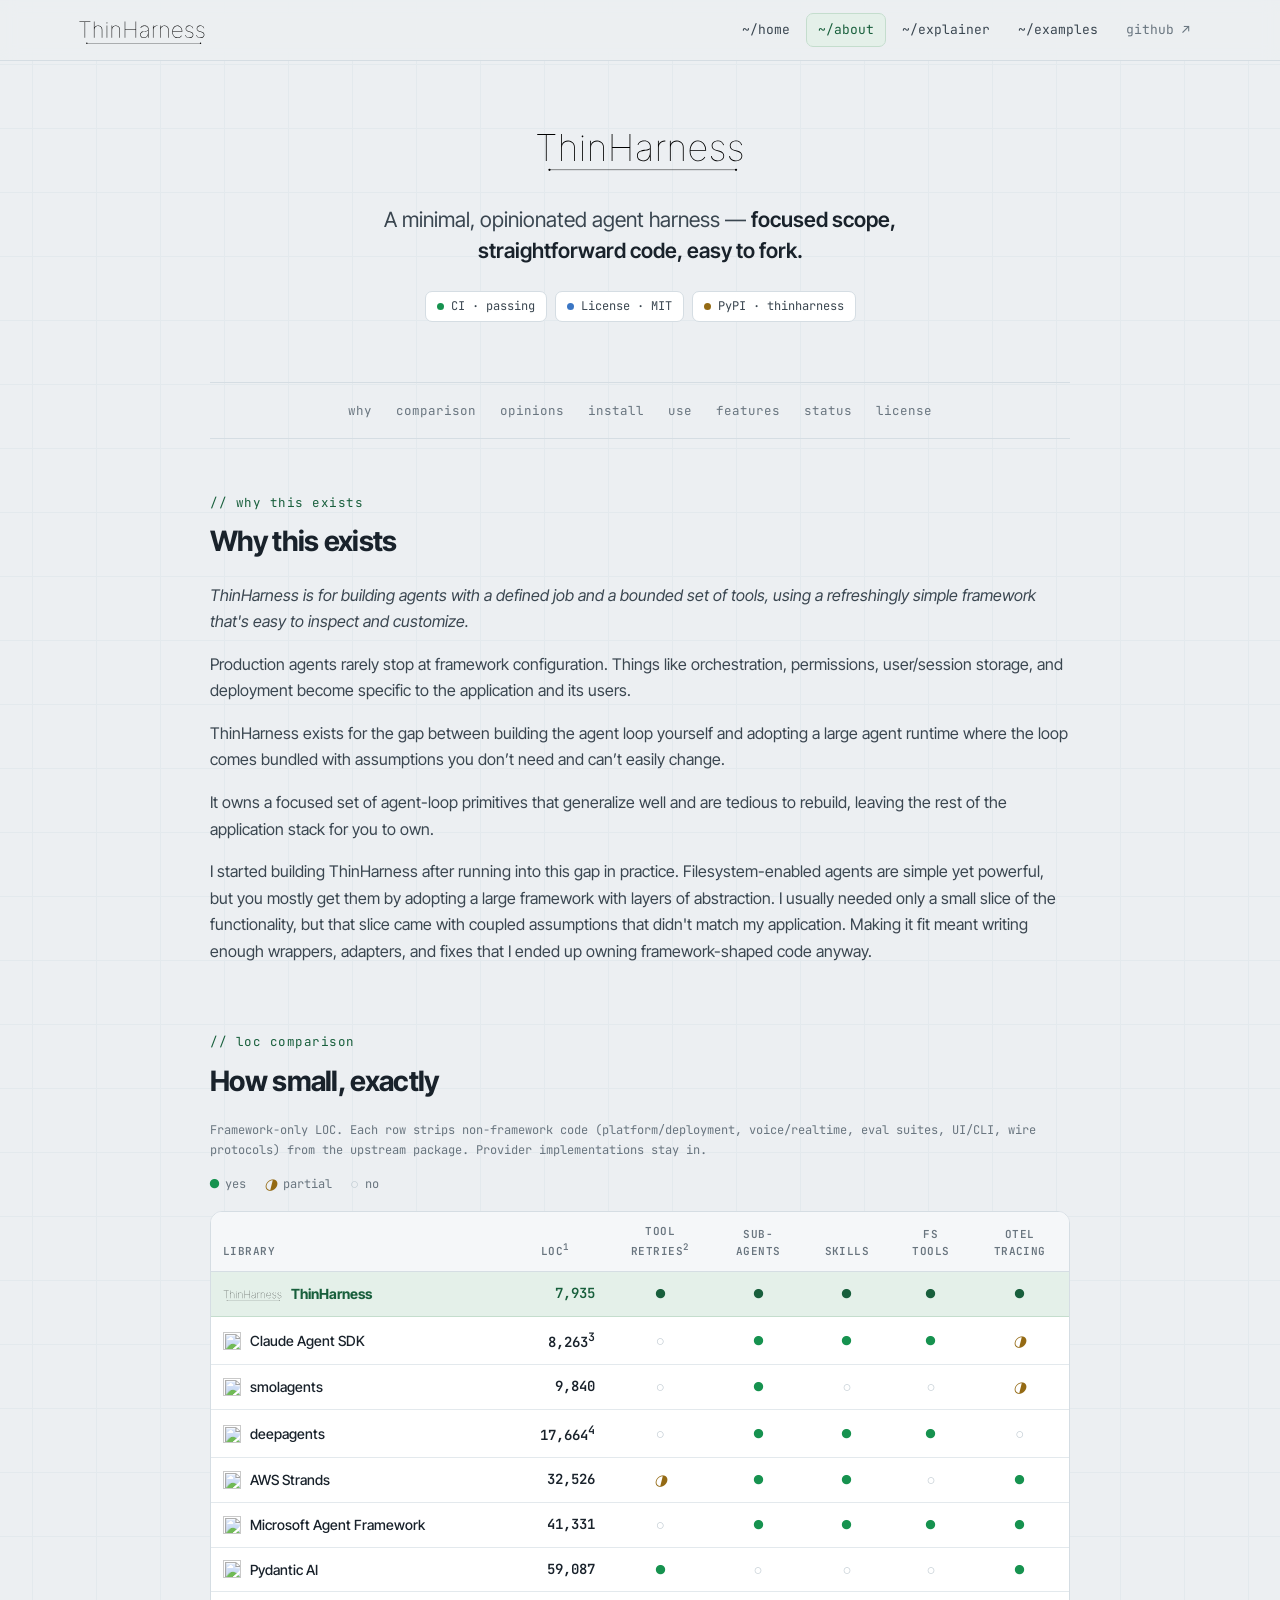
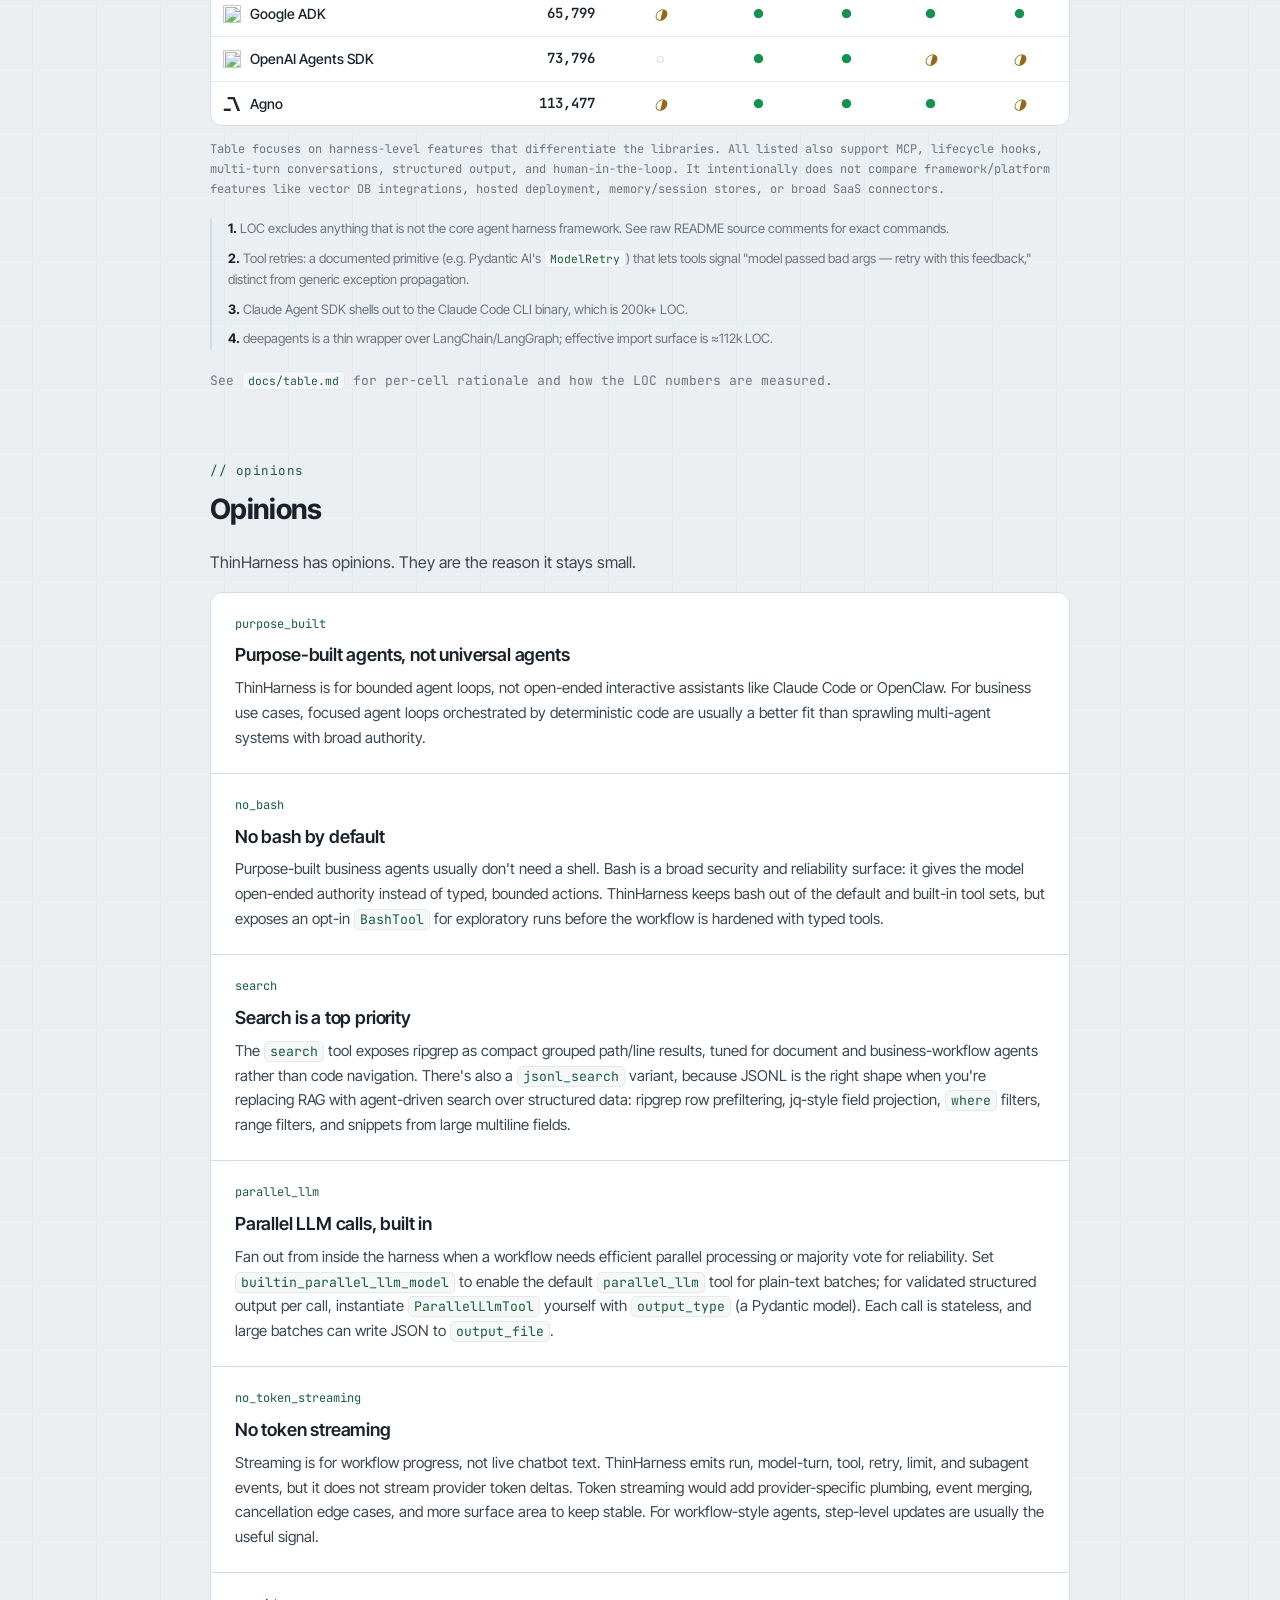
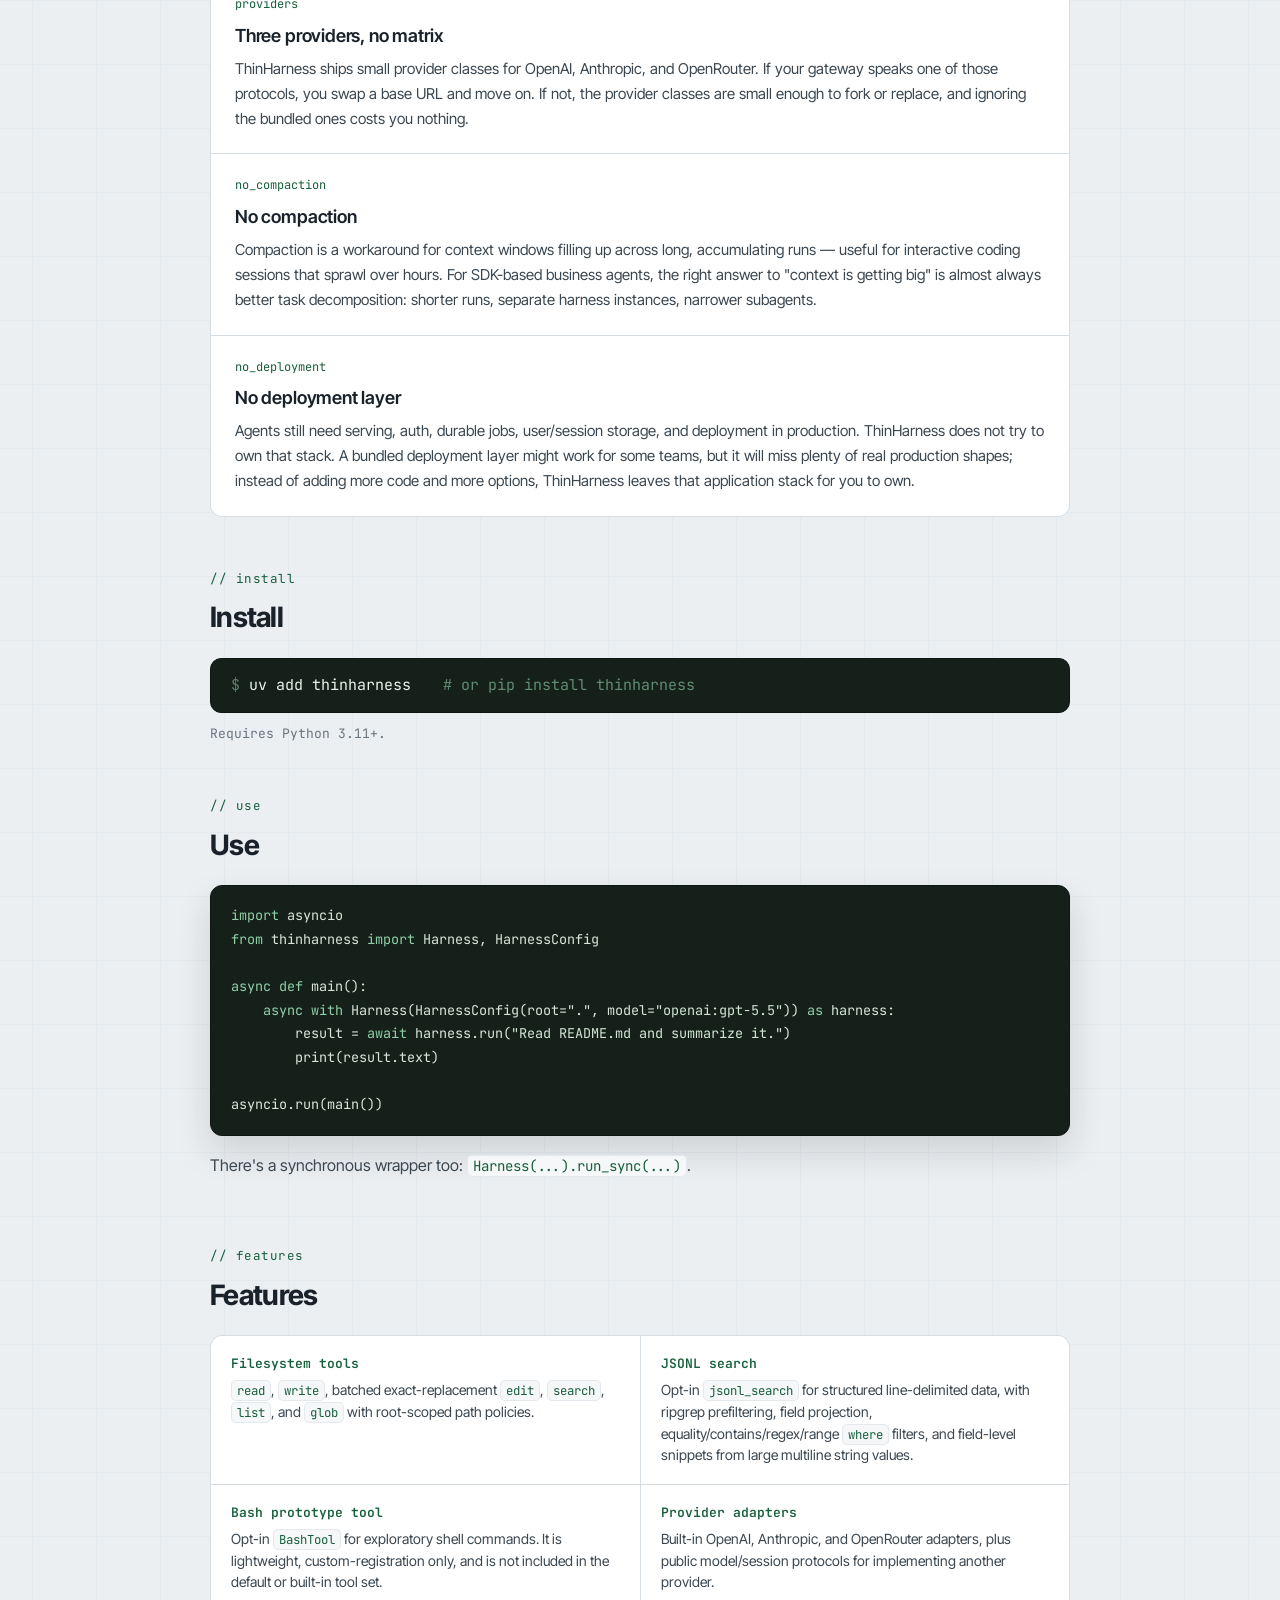
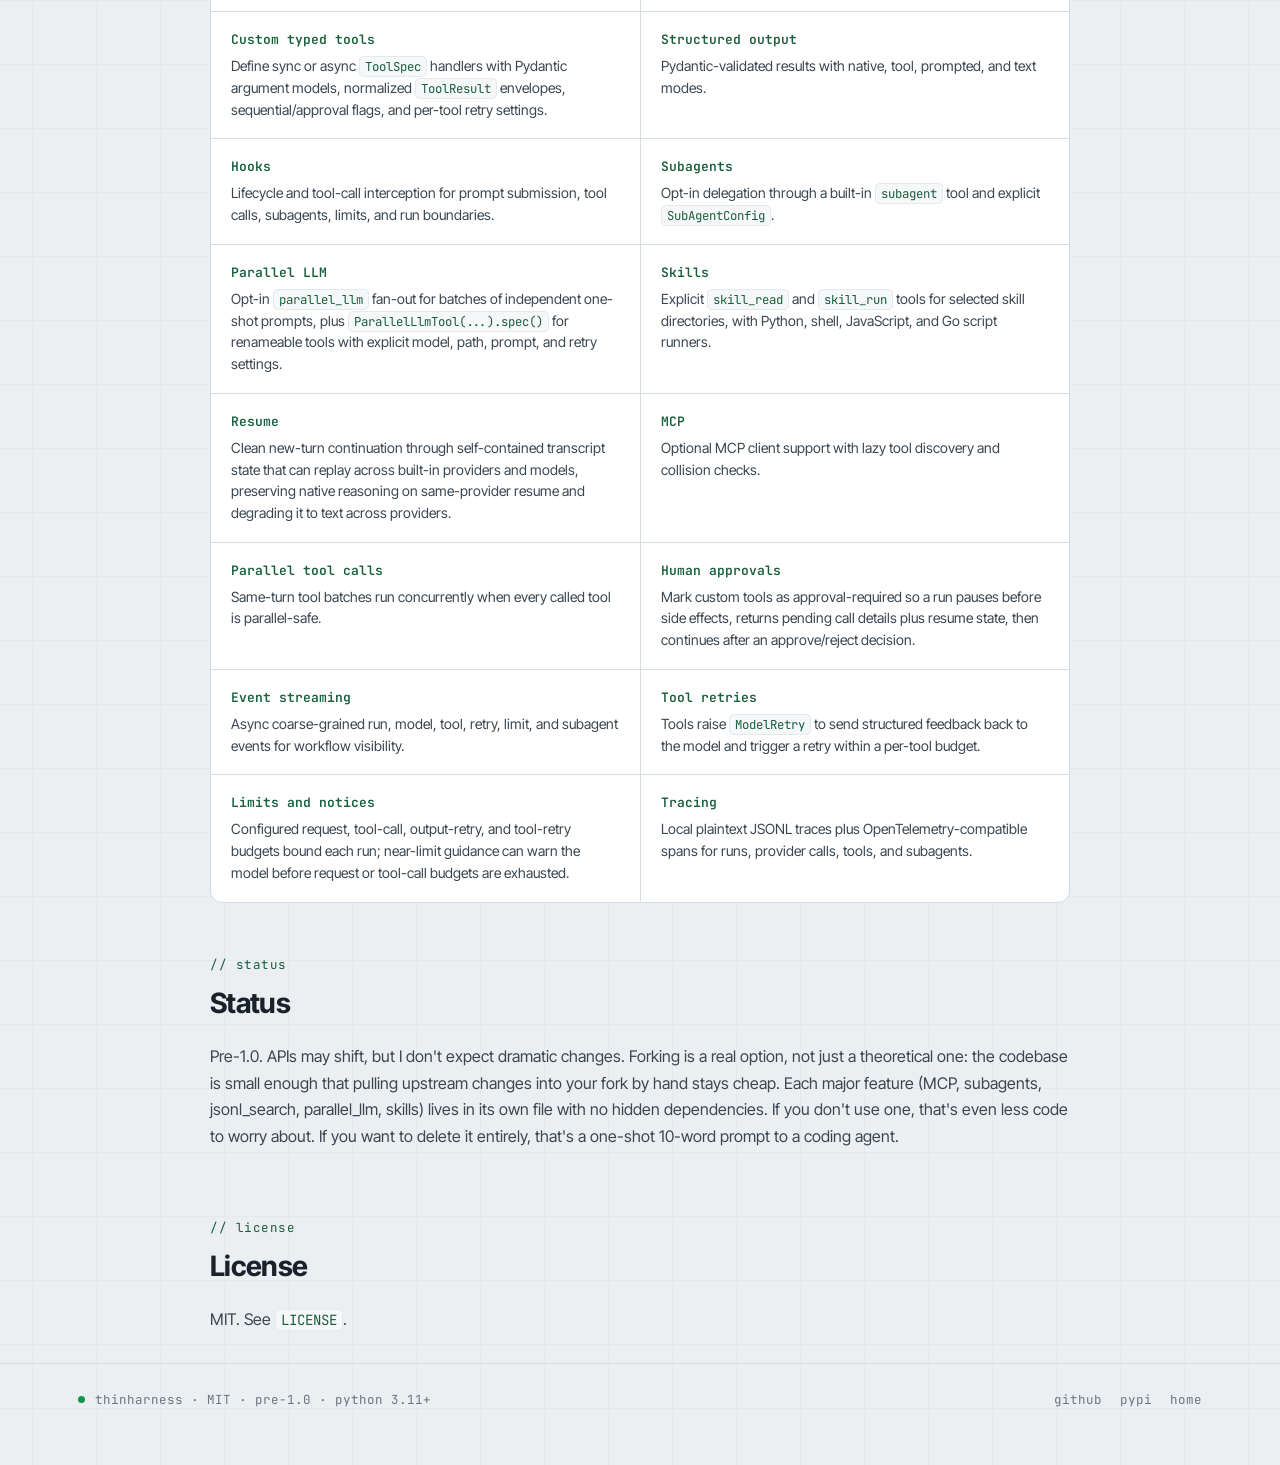
==== docs/site/about/index.html @ f2ee8c4c "feat: modernize Anthropic API support" ====
<!doctype html>
<html lang="en">
<head>
<meta charset="utf-8">
<meta name="viewport" content="width=device-width, initial-scale=1">
<title>About — ThinHarness</title>
<link rel="stylesheet" href="../assets/site.css">
<link rel="icon" type="image/svg+xml" href="../assets/favicon.svg">
<link rel="apple-touch-icon" href="../assets/apple-touch-icon.png">
</head>
<body class="th page-about">
  <header class="site-header">
    <div class="site-header__inner">
      <a class="site-logo" href="../"><img src="../assets/ThinHarness.svg" alt="ThinHarness"></a>
      <nav class="site-nav">
        <a href="../">~/home</a>
        <a href="../about/" class="is-active">~/about</a>
        <a href="../explainer/">~/explainer</a>
        <a href="../examples/">~/examples</a>
        <a href="https://github.com/ryanbbrown/thinharness" class="ext">github&nbsp;↗</a>
      </nav>
    </div>
  </header>

  <div class="wrap">
    <div class="doc">
      <div class="doc-hero">
        <img class="bigmark" src="../assets/ThinHarness.svg" alt="ThinHarness">
        <p class="tag">A minimal, opinionated agent harness — <b>focused scope, straightforward code, easy to fork.</b></p>
        <div class="badges">
          <a class="ci" href="https://github.com/ryanbbrown/thinharness/actions/workflows/ci.yml"><span class="b-dot"></span>CI · passing</a>
          <a class="lic" href="https://github.com/ryanbbrown/thinharness/blob/main/LICENSE"><span class="b-dot"></span>License · MIT</a>
          <a class="pypi" href="https://pypi.org/project/thinharness/"><span class="b-dot"></span>PyPI · thinharness</a>
        </div>
      </div>

      <nav class="toc">
        <a href="#why">why</a>
        <a href="#comparison">comparison</a>
        <a href="#opinions">opinions</a>
        <a href="#install">install</a>
        <a href="#use">use</a>
        <a href="#features">features</a>
        <a href="#status">status</a>
        <a href="#license">license</a>
      </nav>

      <section id="why">
        <div class="eyebrow">// why this exists</div>
        <h2>Why this exists</h2>
        <p><em>ThinHarness is for building agents with a defined job and a bounded set of tools, using a refreshingly simple framework that's easy to inspect and customize.</em></p><p>Production agents rarely stop at framework configuration. Things like orchestration, permissions, user/session storage, and deployment become specific to the application and its users.</p><p>ThinHarness exists for the gap between building the agent loop yourself and adopting a large agent runtime where the loop comes bundled with assumptions you don’t need and can’t easily change.</p><p>It owns a focused set of agent-loop primitives that generalize well and are tedious to rebuild, leaving the rest of the application stack for you to own.</p><p>I started building ThinHarness after running into this gap in practice. Filesystem-enabled agents are simple yet powerful, but you mostly get them by adopting a large framework with layers of abstraction. I usually needed only a small slice of the functionality, but that slice came with coupled assumptions that didn't match my application. Making it fit meant writing enough wrappers, adapters, and fixes that I ended up owning framework-shaped code anyway.</p>
      </section>

      <section id="comparison">
        <div class="eyebrow">// loc comparison</div>
        <h2>How small, exactly</h2>
        <p class="table-note">Framework-only LOC. Each row strips non-framework code (platform/deployment, voice/realtime, eval suites, UI/CLI, wire protocols) from the upstream package. Provider implementations stay in.</p>
        <div class="legend">
          <span><i class="mark y">●</i> yes</span>
          <span><i class="mark p">◑</i> partial</span>
          <span><i class="mark n">○</i> no</span>
        </div>
        <div class="table-wrap">
          <table class="loc">
            <thead>
              <tr>
                <th class="lib">Library</th>
                <th>LOC<sup>1</sup></th>
                <th>Tool<br>retries<sup>2</sup></th>
                <th>Sub-<br>agents</th>
                <th>Skills</th>
                <th>FS<br>tools</th>
                <th>OTel<br>tracing</th>
              </tr>
            </thead>
            <tbody>
              <tr class="me">
                <td class="lib"><div class="lib-cell"><img class="thinharness-table-logo" src="../assets/ThinHarness.svg" alt="">ThinHarness</div></td>
                <td class="loc-n">7,935</td>
                <td><i class="mark y">●</i></td><td><i class="mark y">●</i></td><td><i class="mark y">●</i></td><td><i class="mark y">●</i></td><td><i class="mark y">●</i></td>
              </tr>
              <tr>
                <td class="lib"><div class="lib-cell"><img src="https://cdn.jsdelivr.net/npm/simple-icons@latest/icons/anthropic.svg" alt="">Claude Agent SDK</div></td>
                <td class="loc-n">8,263<sup>3</sup></td>
                <td><i class="mark n">○</i></td><td><i class="mark y">●</i></td><td><i class="mark y">●</i></td><td><i class="mark y">●</i></td><td><i class="mark p">◑</i></td>
              </tr>
              <tr>
                <td class="lib"><div class="lib-cell"><img src="https://cdn.jsdelivr.net/npm/simple-icons@latest/icons/huggingface.svg" alt="">smolagents</div></td>
                <td class="loc-n">9,840</td>
                <td><i class="mark n">○</i></td><td><i class="mark y">●</i></td><td><i class="mark n">○</i></td><td><i class="mark n">○</i></td><td><i class="mark p">◑</i></td>
              </tr>
              <tr>
                <td class="lib"><div class="lib-cell"><img src="https://cdn.jsdelivr.net/npm/simple-icons@latest/icons/langchain.svg" alt="">deepagents</div></td>
                <td class="loc-n">17,664<sup>4</sup></td>
                <td><i class="mark n">○</i></td><td><i class="mark y">●</i></td><td><i class="mark y">●</i></td><td><i class="mark y">●</i></td><td><i class="mark n">○</i></td>
              </tr>
              <tr>
                <td class="lib"><div class="lib-cell"><img src="https://cdn.jsdelivr.net/npm/simple-icons@latest/icons/amazonwebservices.svg" alt="">AWS Strands</div></td>
                <td class="loc-n">32,526</td>
                <td><i class="mark p">◑</i></td><td><i class="mark y">●</i></td><td><i class="mark y">●</i></td><td><i class="mark n">○</i></td><td><i class="mark y">●</i></td>
              </tr>
              <tr>
                <td class="lib"><div class="lib-cell"><img src="https://cdn.jsdelivr.net/npm/simple-icons@latest/icons/microsoft.svg" alt="">Microsoft Agent Framework</div></td>
                <td class="loc-n">41,331</td>
                <td><i class="mark n">○</i></td><td><i class="mark y">●</i></td><td><i class="mark y">●</i></td><td><i class="mark y">●</i></td><td><i class="mark y">●</i></td>
              </tr>
              <tr>
                <td class="lib"><div class="lib-cell"><img src="https://cdn.jsdelivr.net/npm/simple-icons@latest/icons/pydantic.svg" alt="">Pydantic AI</div></td>
                <td class="loc-n">59,087</td>
                <td><i class="mark y">●</i></td><td><i class="mark n">○</i></td><td><i class="mark n">○</i></td><td><i class="mark n">○</i></td><td><i class="mark y">●</i></td>
              </tr>
              <tr>
                <td class="lib"><div class="lib-cell"><img src="https://cdn.jsdelivr.net/npm/simple-icons@latest/icons/google.svg" alt="">Google ADK</div></td>
                <td class="loc-n">65,799</td>
                <td><i class="mark p">◑</i></td><td><i class="mark y">●</i></td><td><i class="mark y">●</i></td><td><i class="mark y">●</i></td><td><i class="mark y">●</i></td>
              </tr>
              <tr>
                <td class="lib"><div class="lib-cell"><img src="https://cdn.jsdelivr.net/npm/simple-icons@latest/icons/openai.svg" alt="">OpenAI Agents SDK</div></td>
                <td class="loc-n">73,796</td>
                <td><i class="mark n">○</i></td><td><i class="mark y">●</i></td><td><i class="mark y">●</i></td><td><i class="mark p">◑</i></td><td><i class="mark p">◑</i></td>
              </tr>
              <tr>
                <td class="lib"><div class="lib-cell"><img src="../assets/agno-a.svg" alt="">Agno</div></td>
                <td class="loc-n">113,477</td>
                <td><i class="mark p">◑</i></td><td><i class="mark y">●</i></td><td><i class="mark y">●</i></td><td><i class="mark y">●</i></td><td><i class="mark p">◑</i></td>
              </tr>
            </tbody>
          </table>
        </div>
        <p class="table-note table-note-summary">Table focuses on harness-level features that differentiate the libraries. All listed also support MCP, lifecycle hooks, multi-turn conversations, structured output, and human-in-the-loop. It intentionally does not compare framework/platform features like vector DB integrations, hosted deployment, memory/session stores, or broad SaaS connectors.</p>
        <div class="footnotes">
          <p><strong>1.</strong> LOC excludes anything that is not the core agent harness framework. See raw README source comments for exact commands.</p>
          <p><strong>2.</strong> Tool retries: a documented primitive (e.g. Pydantic AI's <code>ModelRetry</code>) that lets tools signal "model passed bad args — retry with this feedback," distinct from generic exception propagation.</p>
          <p><strong>3.</strong> Claude Agent SDK shells out to the Claude Code CLI binary, which is 200k+ LOC.</p>
          <p><strong>4.</strong> deepagents is a thin wrapper over LangChain/LangGraph; effective import surface is ≈112k LOC.</p>
        </div>
        <p class="source-note"><span class="source-link">See <code>docs/table.md</code> for per-cell rationale and how the LOC numbers are measured.</span></p>
      </section>

      <section id="opinions">
        <div class="eyebrow">// opinions</div>
        <h2>Opinions</h2>
        <p>ThinHarness has opinions. They are the reason it stays small.</p>
        <div class="op-list">
          <div class="op-item"><div class="tag">purpose_built</div><h3>Purpose-built agents, not universal agents</h3><p>ThinHarness is for bounded agent loops, not open-ended interactive assistants like Claude Code or OpenClaw. For business use cases, focused agent loops orchestrated by deterministic code are usually a better fit than sprawling multi-agent systems with broad authority.</p></div>
          <div class="op-item"><div class="tag">no_bash</div><h3>No bash by default</h3><p>Purpose-built business agents usually don't need a shell. Bash is a broad security and reliability surface: it gives the model open-ended authority instead of typed, bounded actions. ThinHarness keeps bash out of the default and built-in tool sets, but exposes an opt-in <code>BashTool</code> for exploratory runs before the workflow is hardened with typed tools.</p></div>
          <div class="op-item"><div class="tag">search</div><h3>Search is a top priority</h3><p>The <code>search</code> tool exposes ripgrep as compact grouped path/line results, tuned for document and business-workflow agents rather than code navigation. There's also a <code>jsonl_search</code> variant, because JSONL is the right shape when you're replacing RAG with agent-driven search over structured data: ripgrep row prefiltering, jq-style field projection, <code>where</code> filters, range filters, and snippets from large multiline fields.</p></div>
          <div class="op-item"><div class="tag">parallel_llm</div><h3>Parallel LLM calls, built in</h3><p>Fan out from inside the harness when a workflow needs efficient parallel processing or majority vote for reliability. Set <code>builtin_parallel_llm_model</code> to enable the default <code>parallel_llm</code> tool for plain-text batches; for validated structured output per call, instantiate <code>ParallelLlmTool</code> yourself with <code>output_type</code> (a Pydantic model). Each call is stateless, and large batches can write JSON to <code>output_file</code>.</p></div>
          <div class="op-item"><div class="tag">no_token_streaming</div><h3>No token streaming</h3><p>Streaming is for workflow progress, not live chatbot text. ThinHarness emits run, model-turn, tool, retry, limit, and subagent events, but it does not stream provider token deltas. Token streaming would add provider-specific plumbing, event merging, cancellation edge cases, and more surface area to keep stable. For workflow-style agents, step-level updates are usually the useful signal.</p></div>
          <div class="op-item"><div class="tag">providers</div><h3>Three providers, no matrix</h3><p>ThinHarness ships small provider classes for OpenAI, Anthropic, and OpenRouter. If your gateway speaks one of those protocols, you swap a base URL and move on. If not, the provider classes are small enough to fork or replace, and ignoring the bundled ones costs you nothing.</p></div>
          <div class="op-item"><div class="tag">no_compaction</div><h3>No compaction</h3><p>Compaction is a workaround for context windows filling up across long, accumulating runs — useful for interactive coding sessions that sprawl over hours. For SDK-based business agents, the right answer to "context is getting big" is almost always better task decomposition: shorter runs, separate harness instances, narrower subagents.</p></div>
          <div class="op-item"><div class="tag">no_deployment</div><h3>No deployment layer</h3><p>Agents still need serving, auth, durable jobs, user/session storage, and deployment in production. ThinHarness does not try to own that stack. A bundled deployment layer might work for some teams, but it will miss plenty of real production shapes; instead of adding more code and more options, ThinHarness leaves that application stack for you to own.</p></div>
        </div>
      </section>

      <section id="install">
        <div class="eyebrow">// install</div>
        <h2>Install</h2>
        <div class="install-line"><span><span class="p">$</span> uv add thinharness</span><span class="c">&nbsp;&nbsp;# or pip install thinharness</span></div>
        <p class="req">Requires Python 3.11+.</p>
      </section>

      <section id="use">
        <div class="eyebrow">// use</div>
        <h2>Use</h2>
        <pre><code><span class="k">import</span> asyncio
<span class="k">from</span> thinharness <span class="k">import</span> Harness, HarnessConfig

<span class="k">async def</span> main():
    <span class="k">async with</span> Harness(HarnessConfig(root=<span class="s">"."</span>, model=<span class="s">"openai:gpt-5.5"</span>)) <span class="k">as</span> harness:
        result = <span class="k">await</span> harness.run(<span class="s">"Read README.md and summarize it."</span>)
        print(result.text)

asyncio.run(main())</code></pre>
        <p>There's a synchronous wrapper too: <code>Harness(...).run_sync(...)</code>.</p>
      </section>

      <section id="features">
        <div class="eyebrow">// features</div>
        <h2>Features</h2>
        <div class="feat">
          <div class="f"><div class="ft">Filesystem tools</div><p><code>read</code>, <code>write</code>, batched exact-replacement <code>edit</code>, <code>search</code>, <code>list</code>, and <code>glob</code> with root-scoped path policies.</p></div>
          <div class="f"><div class="ft">JSONL search</div><p>Opt-in <code>jsonl_search</code> for structured line-delimited data, with ripgrep prefiltering, field projection, equality/contains/regex/range <code>where</code> filters, and field-level snippets from large multiline string values.</p></div>
          <div class="f"><div class="ft">Bash prototype tool</div><p>Opt-in <code>BashTool</code> for exploratory shell commands. It is lightweight, custom-registration only, and is not included in the default or built-in tool set.</p></div>
          <div class="f"><div class="ft">Provider adapters</div><p>Built-in OpenAI, Anthropic, and OpenRouter adapters, plus public model/session protocols for implementing another provider.</p></div>
          <div class="f"><div class="ft">Custom typed tools</div><p>Define sync or async <code>ToolSpec</code> handlers with Pydantic argument models, normalized <code>ToolResult</code> envelopes, sequential/approval flags, and per-tool retry settings.</p></div>
          <div class="f"><div class="ft">Structured output</div><p>Pydantic-validated results with native, tool, prompted, and text modes.</p></div>
          <div class="f"><div class="ft">Hooks</div><p>Lifecycle and tool-call interception for prompt submission, tool calls, subagents, limits, and run boundaries.</p></div>
          <div class="f"><div class="ft">Subagents</div><p>Opt-in delegation through a built-in <code>subagent</code> tool and explicit <code>SubAgentConfig</code>.</p></div>
          <div class="f"><div class="ft">Parallel LLM</div><p>Opt-in <code>parallel_llm</code> fan-out for batches of independent one-shot prompts, plus <code>ParallelLlmTool(...).spec()</code> for renameable tools with explicit model, path, prompt, and retry settings.</p></div>
          <div class="f"><div class="ft">Skills</div><p>Explicit <code>skill_read</code> and <code>skill_run</code> tools for selected skill directories, with Python, shell, JavaScript, and Go script runners.</p></div>
          <div class="f"><div class="ft">Resume</div><p>Clean new-turn continuation through self-contained transcript state that can replay across built-in providers and models, preserving native reasoning on same-provider resume and degrading it to text across providers.</p></div>
          <div class="f"><div class="ft">MCP</div><p>Optional MCP client support with lazy tool discovery and collision checks.</p></div>
          <div class="f"><div class="ft">Parallel tool calls</div><p>Same-turn tool batches run concurrently when every called tool is parallel-safe.</p></div>
          <div class="f"><div class="ft">Human approvals</div><p>Mark custom tools as approval-required so a run pauses before side effects, returns pending call details plus resume state, then continues after an approve/reject decision.</p></div>
          <div class="f"><div class="ft">Event streaming</div><p>Async coarse-grained run, model, tool, retry, limit, and subagent events for workflow visibility.</p></div>
          <div class="f"><div class="ft">Tool retries</div><p>Tools raise <code>ModelRetry</code> to send structured feedback back to the model and trigger a retry within a per-tool budget.</p></div>
          <div class="f"><div class="ft">Limits and notices</div><p>Configured request, tool-call, output-retry, and tool-retry budgets bound each run; near-limit guidance can warn the model before request or tool-call budgets are exhausted.</p></div>
          <div class="f"><div class="ft">Tracing</div><p>Local plaintext JSONL traces plus OpenTelemetry-compatible spans for runs, provider calls, tools, and subagents.</p></div>
        </div>
      </section>

      <section id="status">
        <div class="eyebrow">// status</div>
        <h2>Status</h2>
        <p>Pre-1.0. APIs may shift, but I don't expect dramatic changes. Forking is a real option, not just a theoretical one: the codebase is small enough that pulling upstream changes into your fork by hand stays cheap. Each major feature (MCP, subagents, jsonl_search, parallel_llm, skills) lives in its own file with no hidden dependencies. If you don't use one, that's even less code to worry about. If you want to delete it entirely, that's a one-shot 10-word prompt to a coding agent.</p>
      </section>

      <section id="license">
        <div class="eyebrow">// license</div>
        <h2>License</h2>
        <p>MIT. See <code>LICENSE</code>.</p>
      </section>
    </div>
  </div>

  <footer class="site-footer">
    <div class="site-footer__inner">
      <div class="mono-mark"><span class="dot"></span>thinharness · MIT · pre-1.0 · python 3.11+</div>
      <div class="links">
        <a href="https://github.com/ryanbbrown/thinharness">github</a>
        <a href="https://pypi.org/project/thinharness/">pypi</a>
        <a href="../">home</a>
      </div>
    </div>
  </footer>
</body>
</html>
---- docs/site/assets/site.css ----
/* ============================================================
   ThinHarness — shared site theme (Direction B · "Terminal")
   Cool blue-grey · monospace-forward · forest-green accent
   ============================================================ */

@import url('https://fonts.googleapis.com/css2?family=JetBrains+Mono:wght@400;500;600;700&family=Inter+Tight:wght@400;500;600;700&display=swap');

:root{
  --bg:#eceff2;
  --panel:#ffffff;
  --panel-2:#f5f7f9;
  --ink:#19222b;
  --ink-soft:#3a4650;
  --muted:#69757f;
  --line:#d5dde3;
  --line-2:#e3e9ed;
  --green:#1f7a4d;
  --green-bright:#16924f;
  --green-deep:#185f3c;
  --green-wash:#e4f0e9;
  --green-line:#c4ddcd;
  --term-bg:#16201b;
  --term-ink:#d6e6d8;
  --amber:#946a14;
  --amber-wash:#f6efda;
  --red:#9d3a35;
  --red-wash:#f6e6e4;
  --radius:10px;
  --sans:"Inter Tight",system-ui,-apple-system,sans-serif;
  --mono:"JetBrains Mono",ui-monospace,SFMono-Regular,Menlo,monospace;
}

/* ---- grid background, applied to <body class="th"> ---- */
.th{
  margin:0;
  background:var(--bg);
  color:var(--ink);
  font-family:var(--sans);
  line-height:1.55;
  -webkit-font-smoothing:antialiased;
  background-image:
    linear-gradient(var(--line-2) 1px,transparent 1px),
    linear-gradient(90deg,var(--line-2) 1px,transparent 1px);
  background-size:64px 64px;
  background-position:center top;
}
.th *{box-sizing:border-box;}

/* ============================================================
   Shared header / nav
   ============================================================ */
.site-header{
  position:sticky;top:0;z-index:50;
  background:rgba(236,239,242,.86);
  backdrop-filter:blur(8px);
  -webkit-backdrop-filter:blur(8px);
  border-bottom:1px solid var(--line);
}
.site-header__inner{
  max-width:1180px;margin:0 auto;padding:13px 28px;
  display:flex;align-items:center;justify-content:space-between;gap:24px;
}
.site-logo{display:inline-flex;align-items:center;line-height:0;}
.site-logo img{height:28px;display:block;}
.site-nav{display:flex;align-items:center;gap:4px;flex-wrap:wrap;}
.site-nav a{
  font-family:var(--mono);font-size:13px;color:var(--ink-soft);
  text-decoration:none;padding:6px 11px;border-radius:7px;
  border:1px solid transparent;white-space:nowrap;transition:all .14s ease;
}
.site-nav a:hover{color:var(--green-deep);border-color:var(--line);background:var(--panel);}
.site-nav a.is-active{color:var(--green-deep);background:var(--green-wash);border-color:var(--green-line);}
.site-nav a.ext{color:var(--muted);}
.site-nav a.ext:hover{color:var(--green-deep);}

/* ============================================================
   Shared footer
   ============================================================ */
.site-footer{
  border-top:1px solid var(--line);
  margin-top:8px;
}
.site-footer__inner{
  max-width:1180px;margin:0 auto;padding:26px 28px 56px;
  display:flex;align-items:center;justify-content:space-between;gap:20px;flex-wrap:wrap;
  font-family:var(--mono);font-size:12.5px;color:var(--muted);
}
.site-footer__inner a{color:var(--muted);text-decoration:none;}
.site-footer__inner a:hover{color:var(--green-deep);}
.site-footer .links{display:flex;gap:18px;flex-wrap:wrap;}
.site-footer .mono-mark{display:flex;align-items:center;gap:10px;}
.site-footer .mono-mark .dot{width:7px;height:7px;border-radius:50%;background:var(--green-bright);}

@media(max-width:640px){
  .site-header__inner{flex-direction:column;align-items:flex-start;gap:12px;}
  .site-nav{gap:2px;}
  .site-nav a{padding:5px 8px;font-size:12px;}
}

/* ============================================================
   Home page
   ============================================================ */

body.page-home {
font-size:16px;
}

body.page-home .wrap a {
color:var(--green);text-decoration:none;
}

body.page-home .wrap {
max-width:1180px;margin:0 auto;padding:0 28px;
}

/* hero */

body.page-home .hero {
padding:72px 0 44px;display:grid;grid-template-columns:1.12fr .88fr;gap:48px;align-items:center;
}

body.page-home .badge {
display:inline-flex;align-items:center;gap:8px;font-family:var(--mono);font-size:12px;
    color:var(--green-deep);background:var(--green-wash);border:1px solid var(--green-line);
    border-radius:999px;padding:4px 12px;margin-bottom:22px;white-space:nowrap;
}

body.page-home .badge .dot {
width:7px;height:7px;border-radius:50%;background:var(--green-bright);
}

body.page-home .badge a {
color:var(--green-deep);text-decoration:none;
}

body.page-home .badge a:hover {
text-decoration:underline;
}

body.page-home .badge .badge-icon-link {
display:inline-flex;align-items:center;justify-content:center;width:16px;height:16px;vertical-align:-3px;
}

body.page-home .badge .badge-icon-link:hover {
text-decoration:none;
}

body.page-home .badge .badge-icon-link img {
width:16px;height:16px;display:block;opacity:.86;
}

body.page-home .badge .badge-icon-link:hover img {
opacity:1;
}

body.page-home h1.tagline {
font-size:46px;line-height:1.08;letter-spacing:-0.028em;font-weight:700;margin:0 0 20px;
}

body.page-home .tagline .hl {
color:var(--green);
}

body.page-home .lede {
color:var(--ink-soft);font-size:18px;max-width:480px;margin:0 0 26px;
}

body.page-home .hero-cta {
display:flex;gap:10px 20px;align-items:center;flex-wrap:wrap;font-family:var(--mono);font-size:13.5px;
}

body.page-home .hero-cta a {
color:var(--green-deep);white-space:nowrap;
}

body.page-home .hero-cta .arrow {
transition:transform .15s;display:inline-block;
}

body.page-home .hero-cta a:hover .arrow {
transform:translateX(3px);
}

/* terminal block */

body.page-home .term {
background:var(--term-bg);border-radius:12px;overflow:hidden;
    box-shadow:0 24px 50px rgba(20,30,24,.20);border:1px solid #0e1612;
}

body.page-home .term .bar {
display:flex;align-items:center;gap:7px;padding:12px 15px;background:#1c2a22;border-bottom:1px solid #0e1612;
}

body.page-home .term .bar i {
width:11px;height:11px;border-radius:50%;display:block;background:#33473b;
}

body.page-home .term .bar .t {
margin-left:8px;font-family:var(--mono);font-size:11.5px;color:#7f9a8a;
}

body.page-home .term .body {
padding:20px;font-family:var(--mono);font-size:14px;line-height:1.95;color:var(--term-ink);
}

body.page-home .term .body .c {
color:#5f8c72;
}

body.page-home .term .body .p {
color:#5a7d68;
}

body.page-home .term .body .g {
color:#7fd39a;
}

body.page-home .term .body .w {
color:#e9f3eb;
}

body.page-home .term .body .copy {
float:right;font-size:10.5px;letter-spacing:.07em;text-transform:uppercase;
    color:#6f8c7b;cursor:pointer;border:1px solid #2c4034;border-radius:5px;padding:2px 7px;
}

body.page-home .term .body .copy:hover {
color:#aee7c0;border-color:#3f5b49;
}

body.page-home .band {
display:grid;grid-template-columns:repeat(3,1fr);background:var(--panel);
    border:1px solid var(--line);border-radius:11px;overflow:hidden;margin-top:14px;
}

body.page-home .band .cell {
padding:16px 20px;border-right:1px solid var(--line-2);
}

body.page-home .band .cell:last-child {
border-right:0;
}

body.page-home .band .cell .k {
font-family:var(--mono);font-size:11px;text-transform:uppercase;letter-spacing:.07em;color:var(--muted);
}

body.page-home .band .cell .v {
font-family:var(--mono);font-size:25px;font-weight:600;margin-top:5px;color:var(--ink);
}

body.page-home .band .cell .v span {
color:var(--green);
}

/* section heads */

body.page-home .sechead {
display:flex;align-items:baseline;gap:14px;margin-bottom:26px;
}

body.page-home .sechead .num {
font-family:var(--mono);font-size:13px;color:var(--green);
}

body.page-home .sechead h2 {
font-size:25px;font-weight:700;letter-spacing:-0.02em;margin:0;
}

body.page-home .sechead .rule {
flex:1;height:1px;background:var(--line);
}

body.page-home .sechead .meta {
font-family:var(--mono);font-size:12px;color:var(--muted);
}

/* opinions */

body.page-home .opinions {
padding:60px 0 18px;
}

body.page-home .oplist {
display:grid;grid-template-columns:1fr 1fr;gap:1px;background:var(--line);
    border:1px solid var(--line);border-radius:12px;overflow:hidden;
}

body.page-home .op {
background:var(--panel);padding:22px 24px;transition:background .14s;
}

body.page-home .op:hover {
background:var(--panel-2);
}

body.page-home .op .tag {
font-family:var(--mono);font-size:12px;color:var(--green);
}

body.page-home .op h3 {
font-size:17px;font-weight:600;margin:9px 0 6px;letter-spacing:-0.01em;
}

body.page-home .op p {
margin:0;color:var(--ink-soft);font-size:14.5px;line-height:1.5;
}

/* explore */

body.page-home .explore {
padding:58px 0 30px;
}

body.page-home .xrow {
display:grid;grid-template-columns:1fr 1fr 1fr;gap:14px;
}

body.page-home .x {
display:flex;flex-direction:column;background:var(--panel);border:1px solid var(--line);
    border-radius:12px;padding:22px;transition:border-color .15s,transform .15s,box-shadow .15s;
}

body.page-home .x:hover {
border-color:var(--green);transform:translateY(-3px);box-shadow:0 16px 32px rgba(25,34,43,.07);
}

body.page-home .x .path {
font-family:var(--mono);font-size:12px;color:var(--muted);
}

body.page-home .x h4 {
font-size:19px;font-weight:600;margin:11px 0 7px;color:var(--ink);letter-spacing:-0.01em;
}

body.page-home .x p {
margin:0 0 16px;color:var(--muted);font-size:14.5px;flex:1;
}

body.page-home .x .go {
font-family:var(--mono);font-size:13px;color:var(--green-deep);
}

@media(max-width:880px) {
body.page-home .hero {
grid-template-columns:1fr;gap:30px;
}

body.page-home .oplist, body.page-home .xrow {
grid-template-columns:1fr;
}

body.page-home h1.tagline {
font-size:38px;
}
}

/* ============================================================
   About page
   ============================================================ */

body.page-about {
font-size:16px;
}

body.page-about .wrap a {
color:var(--green);text-decoration:none;
}

body.page-about .wrap a:hover {
text-decoration:underline;
}

body.page-about .wrap {
max-width:1080px;margin:0 auto;padding:0 28px;
}

body.page-about .doc {
max-width:860px;margin:0 auto;
}

/* hero */

body.page-about .doc-hero {
padding:64px 0 30px;text-align:center;
}

body.page-about .doc-hero .bigmark {
height:46px;margin-bottom:26px;
}

body.page-about .doc-hero .tag {
font-size:21px;color:var(--ink-soft);max-width:560px;margin:0 auto;line-height:1.5;
}

body.page-about .doc-hero .tag b {
color:var(--ink);font-weight:600;
}

body.page-about .badges {
display:flex;justify-content:center;gap:8px;flex-wrap:wrap;margin-top:24px;
}

body.page-about .badges a {
display:inline-flex;align-items:center;gap:7px;font-family:var(--mono);font-size:12px;
    color:var(--ink-soft);background:var(--panel);border:1px solid var(--line);border-radius:7px;padding:5px 11px;text-decoration:none;white-space:nowrap;
}

body.page-about .badges a:hover {
border-color:var(--green-line);color:var(--green-deep);
}

body.page-about .badges .b-dot {
width:7px;height:7px;border-radius:50%;
}

body.page-about .badges .ci .b-dot {
background:var(--green-bright);
}

body.page-about .badges .lic .b-dot {
background:#3b76c4;
}

body.page-about .badges .pypi .b-dot {
background:var(--amber);
}

/* on-page nav */

body.page-about .toc {
display:flex;flex-wrap:wrap;gap:6px;justify-content:center;margin:30px 0 8px;
    padding:14px 0;border-top:1px solid var(--line);border-bottom:1px solid var(--line);
}

body.page-about .toc a {
font-family:var(--mono);font-size:12.5px;color:var(--muted);padding:4px 9px;border-radius:6px;text-decoration:none;
}

body.page-about .toc a:hover {
color:var(--green-deep);background:var(--green-wash);
}

/* sections */

body.page-about section {
padding:46px 0 6px;scroll-margin-top:80px;
}

body.page-about .eyebrow {
font-family:var(--mono);font-size:12.5px;color:var(--green);letter-spacing:.04em;margin-bottom:8px;
}

body.page-about h2 {
font-size:28px;font-weight:700;letter-spacing:-0.025em;margin:0 0 18px;
}

body.page-about h3 {
font-size:18px;font-weight:600;margin:0 0 8px;letter-spacing:-0.01em;
}

body.page-about p {
margin:0 0 16px;color:var(--ink-soft);font-size:16px;line-height:1.66;
}

body.page-about .doc strong {
color:var(--ink);
}

body.page-about code {
font-family:var(--mono);font-size:.88em;background:var(--panel-2);border:1px solid var(--line-2);
    border-radius:5px;padding:1px 5px;color:var(--green-deep);
}

/* terminal / code blocks */

body.page-about pre {
margin:0 0 16px;background:var(--term-bg);border-radius:12px;border:1px solid #0e1612;
    padding:18px 20px;overflow-x:auto;font-family:var(--mono);font-size:13.5px;line-height:1.75;color:var(--term-ink);
    box-shadow:0 16px 36px rgba(20,30,24,.14);
}

body.page-about pre code {
background:none;border:0;padding:0;color:inherit;font-size:inherit;
}

body.page-about pre .c {
color:#5f8c72;
}

body.page-about pre .k {
color:#8fd0a6;
}

body.page-about pre .s {
color:#cfe6d4;
}

body.page-about pre .p {
color:#5a7d68;
}

body.page-about .install-line {
display:flex;align-items:center;gap:14px;background:var(--term-bg);color:#e9f3eb;
    border-radius:11px;padding:15px 20px;font-family:var(--mono);font-size:15px;margin-bottom:10px;
    border:1px solid #0e1612;
}

body.page-about .install-line .p {
color:#5a7d68;
}

body.page-about .install-line .c {
color:#5f8c72;
}

body.page-about .req {
font-family:var(--mono);font-size:13px;color:var(--muted);margin-bottom:0;
}

/* comparison table */

body.page-about .table-note {
font-family:var(--mono);font-size:12px;color:var(--muted);margin:0 0 14px;
}

body.page-about .table-wrap {
border:1px solid var(--line);border-radius:12px;overflow:hidden;background:var(--panel);
    margin-bottom:14px;overflow-x:auto;
}

body.page-about table.loc {
width:100%;border-collapse:collapse;font-size:14px;min-width:760px;
}

body.page-about table.loc th, body.page-about table.loc td {
padding:11px 12px;text-align:center;border-bottom:1px solid var(--line-2);
}

body.page-about table.loc thead th {
background:var(--panel-2);font-family:var(--mono);font-size:11px;font-weight:600;
    text-transform:uppercase;letter-spacing:.04em;color:var(--muted);border-bottom:1px solid var(--line);
    vertical-align:bottom;
}

body.page-about table.loc th.lib, body.page-about table.loc td.lib {
text-align:left;
}

body.page-about table.loc td.lib {
font-weight:500;color:var(--ink);
}

body.page-about table.loc td.loc-n {
font-family:var(--mono);font-weight:600;color:var(--ink);text-align:right;
}

body.page-about table.loc tbody tr:last-child td {
border-bottom:0;
}

body.page-about table.loc tbody tr:hover {
background:var(--panel-2);
}

body.page-about table.loc tr.me {
background:var(--green-wash)!important;
}

body.page-about table.loc tr.me td {
border-bottom-color:var(--green-line);
}

body.page-about table.loc tr.me td.lib {
color:var(--green-deep);font-weight:700;
}

body.page-about table.loc tr.me td.loc-n {
color:var(--green-deep);
}

body.page-about .lib-cell {
display:flex;align-items:center;gap:9px;
}

body.page-about .lib-cell img {
width:18px;height:18px;opacity:.85;flex:none;
}

body.page-about .lib-cell img.thinharness-table-logo {
width:auto;height:13px;
}

body.page-about .lib-cell sup {
color:var(--muted);font-size:10px;
}

body.page-about .mark {
font-family:var(--mono);font-size:15px;line-height:1;
}

body.page-about .mark.y {
color:var(--green-bright);
}

body.page-about .mark.n {
color:#c2ccd3;
}

body.page-about .mark.p {
color:var(--amber);
}

body.page-about tr.me .mark.y {
color:var(--green-deep);
}

body.page-about .legend {
display:flex;gap:18px;flex-wrap:wrap;font-family:var(--mono);font-size:12px;color:var(--muted);margin-bottom:18px;
}

body.page-about .legend span {
display:inline-flex;align-items:center;gap:6px;
}

body.page-about .footnotes {
font-size:13px;color:var(--muted);line-height:1.6;border-left:2px solid var(--line);padding-left:16px;
}

body.page-about .footnotes p {
font-size:13px;color:var(--muted);margin:0 0 8px;
}

/* opinions */

body.page-about .op-list {
display:grid;gap:1px;background:var(--line);border:1px solid var(--line);border-radius:12px;overflow:hidden;
}

body.page-about .op-item {
background:var(--panel);padding:22px 24px;
}

body.page-about .op-item .tag {
font-family:var(--mono);font-size:12px;color:var(--green);
}

body.page-about .op-item h3 {
margin:8px 0 7px;
}

body.page-about .op-item p {
margin:0;font-size:15px;
}

/* features */

body.page-about .feat {
display:grid;grid-template-columns:1fr 1fr;gap:1px;background:var(--line);border:1px solid var(--line);border-radius:12px;overflow:hidden;
}

body.page-about .feat .f {
background:var(--panel);padding:18px 20px;
}

body.page-about .feat .f .ft {
font-family:var(--mono);font-size:13px;color:var(--green-deep);font-weight:600;margin-bottom:5px;
}

body.page-about .feat .f p {
margin:0;font-size:14px;color:var(--ink-soft);line-height:1.55;
}

body.page-about .callout {
background:var(--amber-wash);border:1px solid #e7d6a8;border-radius:10px;padding:16px 18px;margin-bottom:16px;
}

body.page-about .callout p {
margin:0;font-size:14.5px;color:#5e4a18;
}

body.page-about .source-link {
font-family:var(--mono);font-size:13px;color:var(--muted);
}

body.page-about .table-note-summary {
margin-bottom:18px;
}

body.page-about .source-note {
margin-top:16px;
}

@media(max-width:760px) {
body.page-about .feat {
grid-template-columns:1fr;
}

body.page-about h2 {
font-size:24px;
}
}

/* ============================================================
   Explainer page
   ============================================================ */

:root {
--bg: #eceff2;
      --paper: #ffffff;
      --ink: #19222b;
      --muted: #69757f;
      --line: #d5dde3;
      --soft: #e3e9ed;
      --blue: #1f7a4d;
      --green: #185f3c;
      --red: #9d3a35;
      --gold: #946a14;
      --code-bg: #16201b;
      --code-ink: #d6e6d8;
      --shadow: 0 16px 38px rgba(25, 34, 43, 0.08);
      --radius: 10px;
      --mono: "JetBrains Mono", ui-monospace, SFMono-Regular, Menlo, monospace;
      --sans: "Inter Tight", system-ui, -apple-system, BlinkMacSystemFont, "Segoe UI", sans-serif;
}

body.page-explainer * {
box-sizing: border-box;
}

html:has(body.page-explainer) {
scroll-behavior: smooth;
}

body.page-explainer {
margin: 0;
      background: var(--bg);
      color: var(--ink);
      font-family: var(--sans);
      line-height: 1.55;
      -webkit-font-smoothing: antialiased;
      background-image:
        linear-gradient(#e3e9ed 1px, transparent 1px),
        linear-gradient(90deg, #e3e9ed 1px, transparent 1px);
      background-size: 64px 64px;
      background-position: center top;
}

body.page-explainer .page a {
color: var(--blue);
}

body.page-explainer .page {
max-width: 1180px;
      margin: 0 auto;
      padding: 32px 22px 56px;
}

body.page-explainer .page > header {
padding: 30px 0 24px;
      border-bottom: 1px solid var(--line);
}

body.page-explainer .eyebrow {
color: var(--green);
      font-family: var(--mono);
      font-size: 13px;
      text-transform: none;
      letter-spacing: 0.02em;
      font-weight: 500;
}

body.page-explainer .page h1 {
margin: 10px 0 12px;
      font-size: 40px;
      line-height: 1.06;
      letter-spacing: -0.025em;
      font-weight: 700;
}

body.page-explainer .lede {
max-width: 820px;
      color: #3a4650;
      font-size: 18px;
      margin: 0;
}

body.page-explainer .page > header nav {
display: flex;
      flex-wrap: wrap;
      gap: 8px;
      margin: 22px 0 0;
}

body.page-explainer .page > header nav a {
display: inline-block;
      border: 1px solid var(--line);
      background: var(--paper);
      color: var(--ink-soft, #3a4650);
      text-decoration: none;
      padding: 7px 11px;
      border-radius: 7px;
      font-size: 13px;
      font-family: var(--mono);
      transition: all .14s ease;
}

body.page-explainer .page > header nav a:hover {
color: var(--green);
      border-color: #c4ddcd;
      background: #e4f0e9;
}

body.page-explainer .page section {
margin: 34px 0;
}

body.page-explainer .page h2 {
margin: 0 0 14px;
      font-size: 25px;
      line-height: 1.2;
      letter-spacing: 0;
}

body.page-explainer .page h3 {
margin: 0 0 10px;
      font-size: 18px;
      letter-spacing: 0;
}

body.page-explainer .page p {
margin: 0 0 12px;
}

body.page-explainer .grid {
display: grid;
      gap: 14px;
}

body.page-explainer .grid.cols-2 {
grid-template-columns: repeat(2, minmax(0, 1fr));
}

body.page-explainer .grid.cols-3 {
grid-template-columns: repeat(3, minmax(0, 1fr));
}

body.page-explainer .grid-spaced {
margin-top: 16px;
}

body.page-explainer .table-block {
margin: 22px 0 20px;
}

body.page-explainer .table-block h3 {
margin-bottom: 12px;
}

body.page-explainer .grid > * {
min-width: 0;
}

body.page-explainer .panel {
background: var(--paper);
      border: 1px solid var(--line);
      border-radius: var(--radius);
      padding: 16px;
      box-shadow: var(--shadow);
      min-width: 0;
}

body.page-explainer .plain-panel {
background: var(--paper);
      border: 1px solid var(--line);
      border-radius: var(--radius);
      padding: 16px;
      min-width: 0;
}

body.page-explainer .kpi {
display: grid;
      gap: 4px;
      min-height: 104px;
}

body.page-explainer .kpi strong {
font-size: 30px;
      line-height: 1;
}

body.page-explainer .kpi span {
color: var(--muted);
      font-size: 14px;
}

body.page-explainer .tagrow {
display: flex;
      flex-wrap: wrap;
      gap: 6px;
      margin-top: 10px;
}

body.page-explainer .tag {
display: inline-flex;
      align-items: center;
      min-height: 24px;
      border-radius: 999px;
      padding: 2px 8px;
      background: var(--soft);
      border: 1px solid var(--line);
      color: #34414c;
      font-size: 12px;
      font-weight: 650;
}

body.page-explainer .callout {
border-left: 4px solid var(--blue);
      background: #e4f0e9;
      padding: 12px 14px;
      border-radius: 0 6px 6px 0;
      margin: 14px 0;
}

body.page-explainer .callout.warning {
border-left-color: var(--gold);
      background: #f6efda;
}

body.page-explainer .page table {
width: 100%;
      max-width: 100%;
      display: block;
      overflow-x: auto;
      border-collapse: collapse;
      background: var(--paper);
      border: 1px solid var(--line);
      border-radius: var(--radius);
      overflow: hidden;
      font-size: 14px;
}

body.page-explainer .page th, body.page-explainer .page td {
padding: 10px 11px;
      border-bottom: 1px solid var(--line);
      text-align: left;
      vertical-align: top;
}

body.page-explainer .page th {
background: #f5f7f9;
      color: #2a343d;
      font-size: 12px;
      text-transform: uppercase;
      letter-spacing: 0.05em;
}

body.page-explainer .page tr:last-child td {
border-bottom: 0;
}

body.page-explainer .page code {
font-family: var(--mono);
      font-size: 0.92em;
      background: #eef2f4;
      color: var(--green);
      padding: 1px 5px;
      border-radius: 5px;
}

body.page-explainer .page pre {
margin: 0;
      max-width: 100%;
      background: var(--code-bg);
      color: var(--code-ink);
      border-radius: var(--radius);
      padding: 14px;
      overflow-x: auto;
      font-family: var(--mono);
      font-size: 13px;
      line-height: 1.45;
      white-space: pre;
}

body.page-explainer .page pre code {
background: transparent;
      color: inherit;
      padding: 0;
      border-radius: 0;
      font-size: inherit;
}

body.page-explainer .page pre.tree-map {
background: #ffffff;
      color: var(--green);
      border: 1px solid var(--line);
      box-shadow: inset 4px 0 0 var(--green);
}

body.page-explainer .page pre.tree-map code {
color: inherit;
}

body.page-explainer .page pre.tree-map::selection, body.page-explainer .page pre.tree-map code::selection {
background: #235b8e;
      color: #ffffff;
}

body.page-explainer .diagram {
width: 100%;
      height: auto;
      background: var(--paper);
      border: 1px solid var(--line);
      border-radius: var(--radius);
      box-shadow: var(--shadow);
}

body.page-explainer .diagram-frame {
margin: 0;
      overflow-x: auto;
      background: var(--paper);
      border: 1px solid var(--line);
      border-radius: var(--radius);
      box-shadow: var(--shadow);
      padding: 12px;
}

body.page-explainer .diagram-frame img {
display: block;
      width: 100%;
      min-width: 920px;
      height: auto;
}

body.page-explainer .diagram-frame figcaption {
color: var(--muted);
      font-size: 13px;
      margin-top: 10px;
}

body.page-explainer .svg-title {
font: 700 14px var(--sans); fill: #1d252c;
}

body.page-explainer .svg-text {
font: 13px var(--sans); fill: #2f3b44;
}

body.page-explainer .svg-small {
font: 11px var(--sans); fill: #52616d;
}

body.page-explainer .svg-box {
fill: #fffdfa; stroke: #bcb5a8; stroke-width: 1.2;
}

body.page-explainer .svg-core {
fill: #e9f1f6; stroke: #235b8e;
}

body.page-explainer .svg-tool {
fill: #eaf4ec; stroke: #2f6f50;
}

body.page-explainer .svg-ext {
fill: #f7eed4; stroke: #8b6b22;
}

body.page-explainer .svg-err {
fill: #f7e7e4; stroke: #a43e3e;
}

body.page-explainer .svg-decision {
fill: #fff7d8; stroke: #8b6b22; stroke-width: 1.2;
}

body.page-explainer .arrow {
stroke: #4d5963; stroke-width: 1.5; fill: none; marker-end: url(#arrowhead);
}

body.page-explainer .arrow-dashed {
stroke-dasharray: 5 4;
}

body.page-explainer .step-dot {
fill: #1d252c;
}

body.page-explainer .step-num {
font: 700 11px var(--sans); fill: #ffffff; text-anchor: middle; dominant-baseline: central;
}

body.page-explainer .page details {
background: var(--paper);
      border: 1px solid var(--line);
      border-radius: var(--radius);
      padding: 0;
}

body.page-explainer .page details + details {
margin-top: 10px;
}

body.page-explainer .page summary {
cursor: pointer;
      padding: 12px 14px;
      font-weight: 750;
}

body.page-explainer .page details .inside {
padding: 0 14px 14px;
}

body.page-explainer .page ul, body.page-explainer .page ol {
margin-top: 0; padding-left: 22px;
}

body.page-explainer .page li {
margin: 6px 0;
}

body.page-explainer .page > footer {
border-top: 1px solid var(--line);
      padding-top: 18px;
      color: var(--muted);
      font-size: 13px;
}

@media (max-width: 780px) {
body.page-explainer .page {
padding: 24px 16px 42px;
}

body.page-explainer .page h1 {
font-size: 32px;
}

body.page-explainer .grid.cols-2, body.page-explainer .grid.cols-3 {
grid-template-columns: 1fr;
}

body.page-explainer .page table {
font-size: 13px;
}

body.page-explainer .page th, body.page-explainer .page td {
padding: 8px;
}
}

@media print {
body.page-explainer {
background: white;
}

body.page-explainer .page {
max-width: none; padding: 18px;
}

body.page-explainer .page > header nav {
display: none;
}

body.page-explainer .panel, body.page-explainer .diagram {
box-shadow: none;
}

body.page-explainer .page pre {
white-space: pre-wrap; background: #f0f0f0; color: #111;
}
}

/* ============================================================
   Transcripts page
   ============================================================ */

:root {
--bg: #eceff2;
      --panel: #ffffff;
      --ink: #19222b;
      --muted: #69757f;
      --line: #d5dde3;
      --accent: #1f7a4d;
      --agent: #e4f0e9;
      --assistant: #eaf2f8;
      --tool: #f6efda;
      --subagent: #f3ece2;
      --error: #f6e6e4;
      --ok: #1f7a4d;
      --bad: #9d3a35;
      --code-bg: #f5f7f9;
      --radius: 10px;
      --mono: "JetBrains Mono", ui-monospace, SFMono-Regular, Menlo, monospace;
      --sans: "Inter Tight", system-ui, -apple-system, BlinkMacSystemFont, "Segoe UI", sans-serif;
}

body.page-transcripts * {
box-sizing: border-box;
}

body.page-transcripts {
margin: 0;
      background: var(--bg);
      color: var(--ink);
      font-family: var(--sans);
      font-size: 15px;
      line-height: 1.45;
      -webkit-font-smoothing: antialiased;
      background-image:
        linear-gradient(#e3e9ed 1px, transparent 1px),
        linear-gradient(90deg, #e3e9ed 1px, transparent 1px);
      background-size: 64px 64px;
}

body.page-transcripts header.page-title {
width: min(1180px, calc(100vw - 48px));
      margin: 0 auto;
      padding: 30px 0 24px;
      border-bottom: 1px solid var(--line);
}

body.page-transcripts .page-title .eyebrow {
font-family: var(--mono);
      font-size: 13px;
      color: var(--accent);
      margin-bottom: 10px;
      letter-spacing: 0.02em;
      font-weight: 500;
}

body.page-transcripts h1 {
margin: 0 0 4px; font-size: 23px; letter-spacing: 0;
}

body.page-transcripts .page-title h1 {
margin: 0 0 12px;
      font-size: 40px;
      line-height: 1.06;
      letter-spacing: -0.025em;
      font-weight: 700;
}

body.page-transcripts .page-title .muted {
max-width: 820px;
      color: #3a4650;
      font-size: 18px;
}

body.page-transcripts h2 {
margin: 0 0 4px; font-size: 21px;
}

body.page-transcripts h3 {
margin: 0 0 6px; font-size: 14px; color: var(--muted);
}

body.page-transcripts button, body.page-transcripts input, body.page-transcripts select {
font: inherit;
      border: 1px solid var(--line);
      border-radius: 6px;
      background: #fff;
      color: var(--ink);
      padding: 8px 10px;
}

body.page-transcripts button {
cursor: pointer;
}

body.page-transcripts button:focus, body.page-transcripts input:focus, body.page-transcripts select:focus, body.page-transcripts summary:focus {
outline: 2px solid var(--accent);
      outline-offset: 2px;
}

body.page-transcripts .muted {
color: var(--muted);
}

body.page-transcripts .layout {
display: grid;
      grid-template-columns: 310px minmax(0, 1fr);
      min-height: calc(100vh - 50px);
}

body.page-transcripts .transcript-layout-single {
grid-template-columns: minmax(0, 1fr);
      min-height: auto;
}

body.page-transcripts .transcript-layout-single main {
width: min(1180px, calc(100vw - 48px));
      margin: 0 auto;
}

body.page-transcripts aside {
background: var(--panel);
      border-right: 1px solid var(--line);
      padding: 16px;
      position: sticky;
      top: 50px;
      height: calc(100vh - 50px);
      overflow: auto;
}

body.page-transcripts main {
padding: 18px 24px 40px; min-width: 0;
}

body.page-transcripts .controls {
display: grid; gap: 10px; margin-bottom: 14px;
}

body.page-transcripts .transcript-toolbar {
grid-template-columns: minmax(260px, 1fr) 190px auto;
      align-items: center;
      background: var(--panel);
      border: 1px solid var(--line);
      border-radius: var(--radius);
      padding: 12px;
}

body.page-transcripts .agent-list {
display: grid; gap: 8px;
}

body.page-transcripts .agent-button {
width: 100%;
      text-align: left;
      display: grid;
      gap: 2px;
      border-radius: var(--radius);
}

body.page-transcripts .agent-button.active {
background: var(--accent);
      border-color: var(--accent);
      color: #fff;
}

body.page-transcripts .agent-button.active .muted {
color: #d3eade;
}

body.page-transcripts .stats {
display: grid;
      grid-template-columns: repeat(6, minmax(0, 1fr));
      gap: 10px;
      margin-bottom: 14px;
}

body.page-transcripts .stat {
background: var(--panel);
      border: 1px solid var(--line);
      border-radius: var(--radius);
      padding: 12px;
}

body.page-transcripts .stat strong {
display: block; font-size: 20px;
}

body.page-transcripts .agent-card {
background: var(--panel);
      border: 1px solid var(--line);
      border-radius: var(--radius);
      padding: 16px;
      margin-bottom: 18px;
}

body.page-transcripts .agent-head {
display: flex;
      justify-content: space-between;
      gap: 16px;
      padding-bottom: 12px;
      margin-bottom: 14px;
      border-bottom: 1px solid var(--line);
}

body.page-transcripts .audit-spec {
border: 1px solid var(--line);
      border-radius: var(--radius);
      background: #fbfcfd;
      padding: 12px;
      margin-bottom: 12px;
      display: grid;
      gap: 14px;
}

body.page-transcripts .audit-section h3 {
margin-bottom: 8px;
      color: var(--ink);
      font-size: 13px;
      text-transform: uppercase;
      letter-spacing: .02em;
}

body.page-transcripts .audit-section ol {
margin: 0;
      padding-left: 22px;
}

body.page-transcripts .audit-section li + li {
margin-top: 4px;
}

body.page-transcripts .system-prompt {
margin-top: 16px;
}

body.page-transcripts .tool-overview {
border: 1px solid var(--line);
      border-radius: var(--radius);
      background: #fbfcfd;
      padding: 12px;
      margin: 12px 0;
}

body.page-transcripts .tool-overview h3 {
margin: 0 0 10px;
      color: var(--ink);
      font-size: 13px;
      text-transform: uppercase;
      letter-spacing: .02em;
}

body.page-transcripts .tool-overview-grid {
display: grid;
      grid-template-columns: repeat(2, minmax(0, 1fr));
      gap: 10px;
}

body.page-transcripts .tool-overview-item {
border: 1px solid var(--line-2);
      border-radius: 8px;
      background: #fff;
      padding: 10px;
      min-width: 0;
}

body.page-transcripts .tool-overview-item h4 {
margin: 0 0 7px;
      font-size: 14px;
      color: var(--ink);
}

body.page-transcripts .tool-overview-item .plain-text {
margin-top: 8px;
      color: var(--ink-soft);
      font-size: 13px;
}

body.page-transcripts .pill-row {
display: flex; flex-wrap: wrap; gap: 6px;
}

body.page-transcripts .pill {
display: inline-flex;
      align-items: center;
      border: 1px solid var(--line);
      border-radius: 999px;
      padding: 3px 8px;
      color: var(--muted);
      background: #fff;
      font-size: 12px;
}

body.page-transcripts .pill.ok {
color: var(--ok); border-color: #b8d9bf; background: #f0faf2;
}

body.page-transcripts .pill.error {
color: var(--bad); border-color: #e3b9b7; background: var(--error);
}

body.page-transcripts .transcript {
display: grid;
      gap: 12px;
      margin-top: 16px;
}

body.page-transcripts .event {
border: 1px solid var(--line);
      border-radius: var(--radius);
      background: #fff;
      overflow: hidden;
      min-width: 0;
}

body.page-transcripts .event.error {
border-color: #e0b4b2; background: var(--error);
}

body.page-transcripts .event-head {
display: flex;
      justify-content: space-between;
      gap: 12px;
      align-items: center;
      padding: 10px 12px;
      border-bottom: 1px solid var(--line);
}

body.page-transcripts .event-title {
display: flex; gap: 8px; align-items: center; min-width: 0;
}

body.page-transcripts .badge {
font-family: var(--mono);
      text-transform: uppercase;
      font-size: 11px;
      border-radius: 5px;
      padding: 3px 6px;
      white-space: nowrap;
}

body.page-transcripts .badge.agent {
background: var(--agent); color: var(--ok);
}

body.page-transcripts .badge.chat {
background: var(--assistant); color: #075a71;
}

body.page-transcripts .badge.tool {
background: var(--tool); color: #765700;
}

body.page-transcripts .badge.subagent {
background: var(--subagent); color: #7a4618;
}

body.page-transcripts .badge.error {
background: var(--error); color: var(--bad);
}

body.page-transcripts .duration {
color: var(--muted);
      font-family: var(--mono);
      font-size: 12px;
      white-space: nowrap;
}

body.page-transcripts .event-body {
padding: 12px; display: grid; gap: 12px; min-width: 0;
}

body.page-transcripts .bubble {
border: 1px solid var(--line);
      border-radius: var(--radius);
      padding: 11px 12px;
      background: #fff;
      min-width: 0;
      overflow-wrap: anywhere;
}

body.page-transcripts .bubble.assistant {
background: var(--assistant); border-color: #c8e3eb;
}

body.page-transcripts .bubble.tool-call {
background: var(--tool); border-color: #ecdca6;
}

body.page-transcripts .bubble.tool-result {
background: #fffdf4; border-color: #ecdca6;
}

body.page-transcripts .bubble.subagent {
background: var(--subagent); border-color: #edcfb8;
}

body.page-transcripts .bubble.final {
background: #effaf2; border-color: #badbc1;
}

body.page-transcripts .bubble.context {
background: #f8fafb;
}

body.page-transcripts .write-input .plain-text {
font-family: var(--mono);
      font-size: 12px;
      line-height: 1.5;
      max-height: 480px;
      overflow: auto;
      background: rgba(255,255,255,.58);
      border: 1px solid rgba(214,179,65,.35);
      border-radius: 6px;
      padding: 10px;
}

body.page-transcripts .write-path {
font-family: var(--mono);
      font-size: 12px;
      color: #5f4705;
      background: rgba(255,255,255,.6);
      border: 1px solid rgba(214,179,65,.35);
      border-radius: 6px;
      padding: 6px 8px;
      margin-bottom: 8px;
      overflow-wrap: anywhere;
}

body.page-transcripts .compact-call > div:not(.label) > strong,
body.page-transcripts .compact-call > div:not(.label) > .muted {
display: block;
      min-width: 0;
      overflow-wrap: anywhere;
}

body.page-transcripts .label {
display: flex;
      justify-content: space-between;
      gap: 10px;
      margin-bottom: 6px;
      color: var(--muted);
      font-size: 12px;
      text-transform: uppercase;
      letter-spacing: .02em;
      font-weight: 700;
}

body.page-transcripts .message-list {
display: grid; gap: 8px; min-width: 0;
}

body.page-transcripts .message {
border-left: 3px solid var(--line);
      padding: 7px 9px;
      background: #fff;
      border-radius: 0 6px 6px 0;
      min-width: 0;
}

body.page-transcripts .message.user {
border-color: #7da8b6;
}

body.page-transcripts .message.assistant {
border-color: #6baec2;
}

body.page-transcripts .message.tool {
border-color: #d6b341;
}

body.page-transcripts .tool-result-list {
display: grid; gap: 6px; min-width: 0;
}

body.page-transcripts .tool-result-row summary {
display: flex;
      justify-content: space-between;
      gap: 12px;
      align-items: center;
}

body.page-transcripts .tool-result-row .summary-main {
min-width: 0;
      overflow: hidden;
      text-overflow: ellipsis;
      white-space: nowrap;
}

body.page-transcripts .tool-result-row .call-id {
color: var(--muted);
      font-family: var(--mono);
      font-size: 11px;
      white-space: nowrap;
}

body.page-transcripts .role {
display: block;
      color: var(--muted);
      font-size: 12px;
      font-weight: 700;
      text-transform: uppercase;
      margin-bottom: 4px;
}

body.page-transcripts details {
border: 1px solid var(--line);
      border-radius: 6px;
      background: #fff;
      min-width: 0;
}

body.page-transcripts summary {
cursor: pointer;
      padding: 8px 10px;
      color: var(--muted);
      font-weight: 650;
      overflow-wrap: anywhere;
}

body.page-transcripts .details-body {
padding: 0 10px 10px;
      min-width: 0;
}

body.page-transcripts .output-details .details-body {
padding-top: 0;
}

body.page-transcripts .output-details pre {
max-height: 720px;
}

body.page-transcripts .nested-events {
background: #fbfcfd;
      border-color: var(--line);
}

body.page-transcripts .nested-events > summary {
font-family: var(--mono);
      font-size: 12px;
      color: var(--ink-soft);
}

body.page-transcripts .nested-events-body {
display: grid;
      gap: 10px;
      padding: 0 10px 10px 16px;
      border-left: 2px solid var(--line);
      margin-left: 10px;
}

body.page-transcripts .nested-events-body .event {
box-shadow: none;
}

body.page-transcripts pre {
margin: 0;
      padding: 10px;
      background: var(--code-bg);
      color: #10202b;
      border-radius: 6px;
      overflow: auto;
      max-height: 560px;
      white-space: pre-wrap;
      word-break: break-word;
      font-family: var(--mono);
      font-size: 12px;
      line-height: 1.45;
}

body.page-transcripts .plain-text {
white-space: pre-wrap;
      word-break: break-word;
}

body.page-transcripts .empty {
color: var(--muted); padding: 12px;
}

body.page-transcripts .layout footer {
margin-top: 24px; color: var(--muted); font-size: 12px;
}

@media (max-width: 860px) {
body.page-transcripts header.page-title {
width: calc(100vw - 32px);
        padding: 24px 0 22px;
}

body.page-transcripts .page-title h1 {
font-size: 32px;
}

body.page-transcripts .layout {
grid-template-columns: 1fr;
}

body.page-transcripts aside {
position: static;
        height: auto;
        border-right: 0;
        border-bottom: 1px solid var(--line);
}

body.page-transcripts .stats {
grid-template-columns: repeat(2, minmax(0, 1fr));
}

body.page-transcripts .tool-overview-grid {
grid-template-columns: 1fr;
}

body.page-transcripts .agent-head, body.page-transcripts .event-head {
display: grid;
}
}

@media print {
body.page-transcripts header.page-title, body.page-transcripts aside {
position: static;
}

body.page-transcripts .layout {
display: block;
}

body.page-transcripts .controls {
display: none;
}

body.page-transcripts .event, body.page-transcripts .agent-card {
break-inside: avoid;
}

body.page-transcripts {
background: #fff;
}
}

/* ---- examples page: LongMemEval / transcript toggle ---- */
.ex-toggle{display:flex;justify-content:center;gap:8px;width:min(1180px,calc(100vw - 48px));margin:18px auto 6px;}
.ex-toggle button{font-family:var(--mono);font-size:13px;padding:8px 16px;border:1px solid var(--line);border-radius:8px;background:var(--panel);color:var(--ink-soft);cursor:pointer;transition:color .15s,background .15s,border-color .15s;}
.ex-toggle button:hover{color:var(--green-deep);border-color:var(--green-line);}
.ex-toggle button.is-active{color:var(--green-deep);background:var(--green-wash);border-color:var(--green-line);font-weight:600;}
.ex-panel[hidden]{display:none !important;}
.md-render{width:min(860px,calc(100vw - 48px));margin:0 auto;padding:14px 0 64px;color:var(--ink);font-family:var(--sans);line-height:1.62;}
.md-render .md-eyebrow{font-family:var(--mono);font-size:13px;color:var(--green);letter-spacing:.04em;font-weight:500;margin:6px 0 6px;}
.md-render h1{font-size:30px;margin:0 0 8px;letter-spacing:-.02em;font-weight:700;}
.md-render h2{font-size:20px;margin:30px 0 10px;color:var(--green-deep);border-bottom:1px solid var(--line);padding-bottom:6px;}
.md-render h3{font-size:16px;margin:20px 0 8px;}
.md-render p{margin:10px 0;color:var(--ink-soft);}
.md-render ul{margin:10px 0;padding-left:22px;color:var(--ink-soft);}
.md-render li{margin:7px 0;}
.md-render a{color:var(--green);text-decoration:underline;text-underline-offset:2px;}
.md-render code{font-family:var(--mono);font-size:.86em;background:var(--green-wash);padding:1px 5px;border-radius:4px;color:var(--green-deep);}
.md-render strong{color:var(--ink);}
.md-table-wrap{overflow-x:auto;margin:14px 0;border:1px solid var(--line);border-radius:8px;max-width:620px;}
.md-render table{width:100%;border-collapse:collapse;font-size:13px;}
.md-render th,.md-render td{padding:8px 12px;border-bottom:1px solid var(--line);text-align:left;vertical-align:top;}
.md-render td:first-child,.md-render th:first-child{font-family:var(--mono);font-size:12px;color:var(--ink);white-space:nowrap;}
.md-render thead th{background:var(--green-wash);color:var(--green-deep);font-weight:600;}
.md-render tbody tr:last-child td{border-bottom:none;}
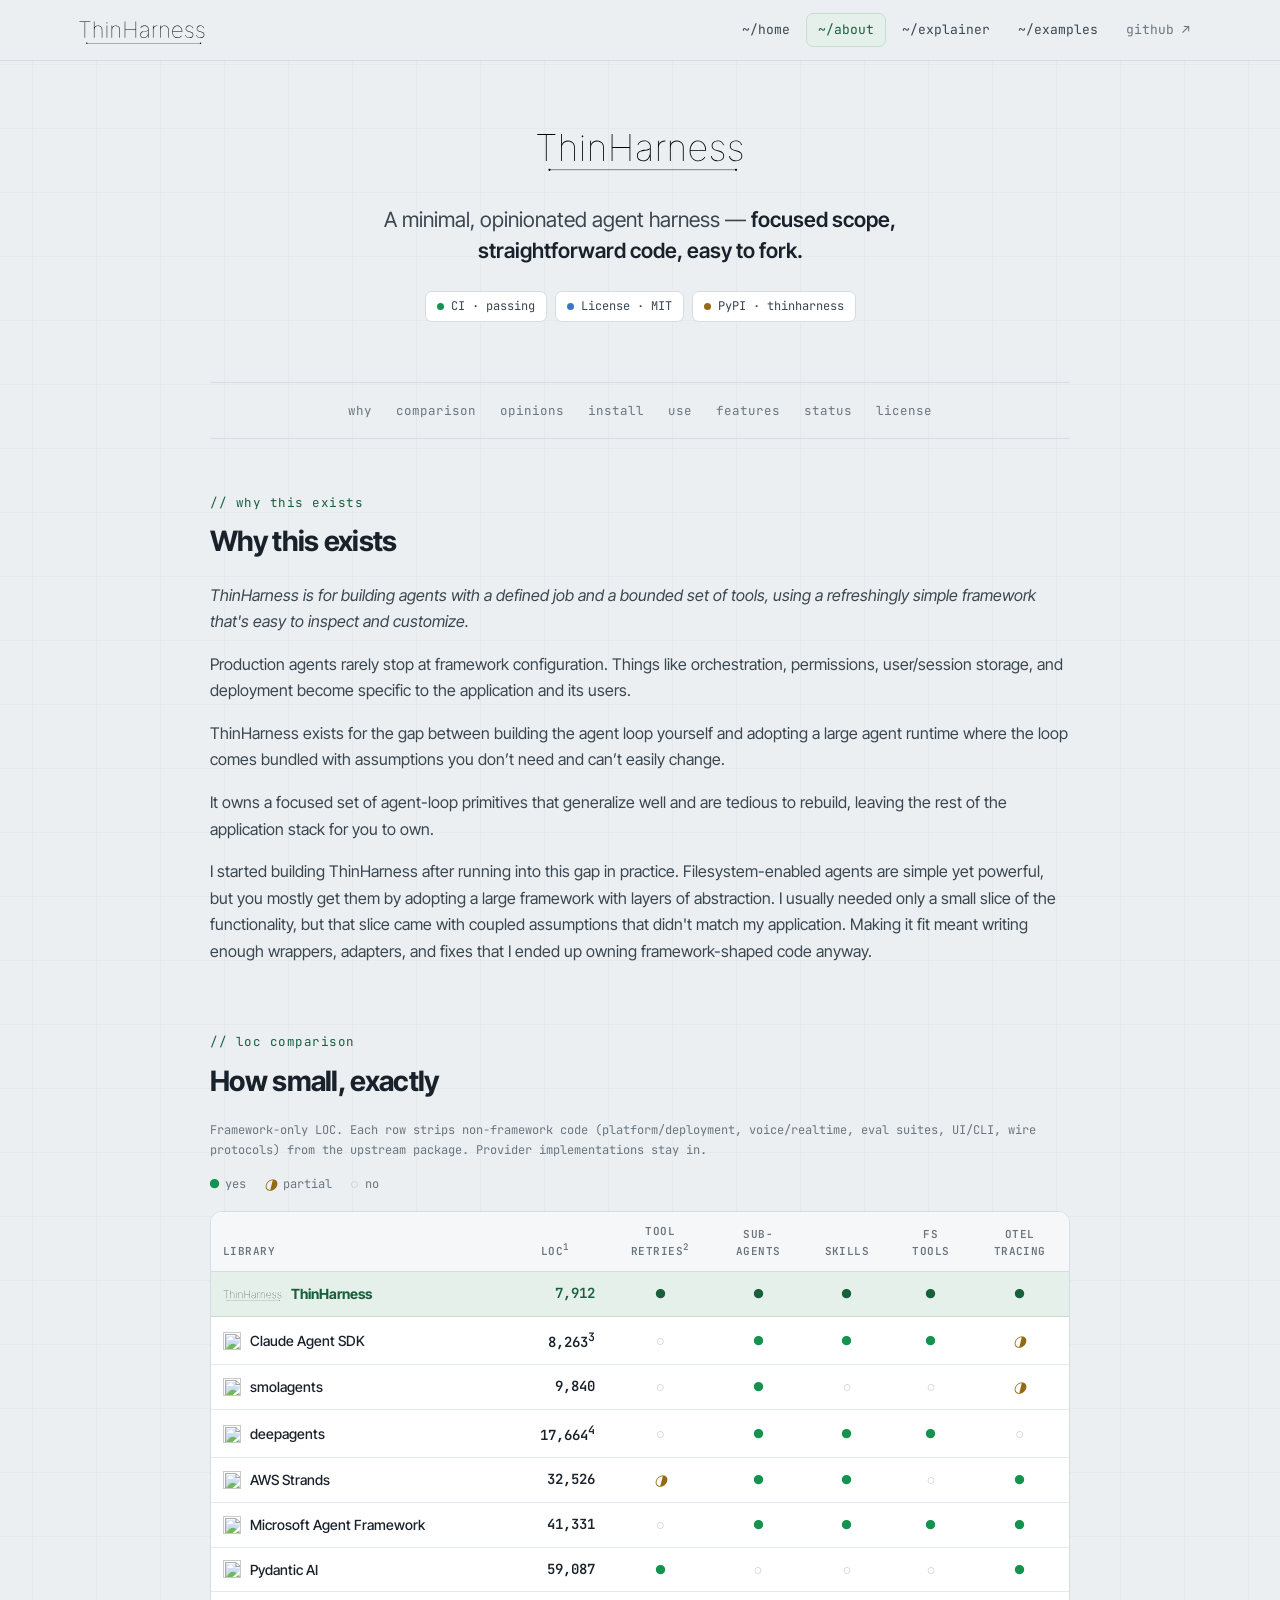
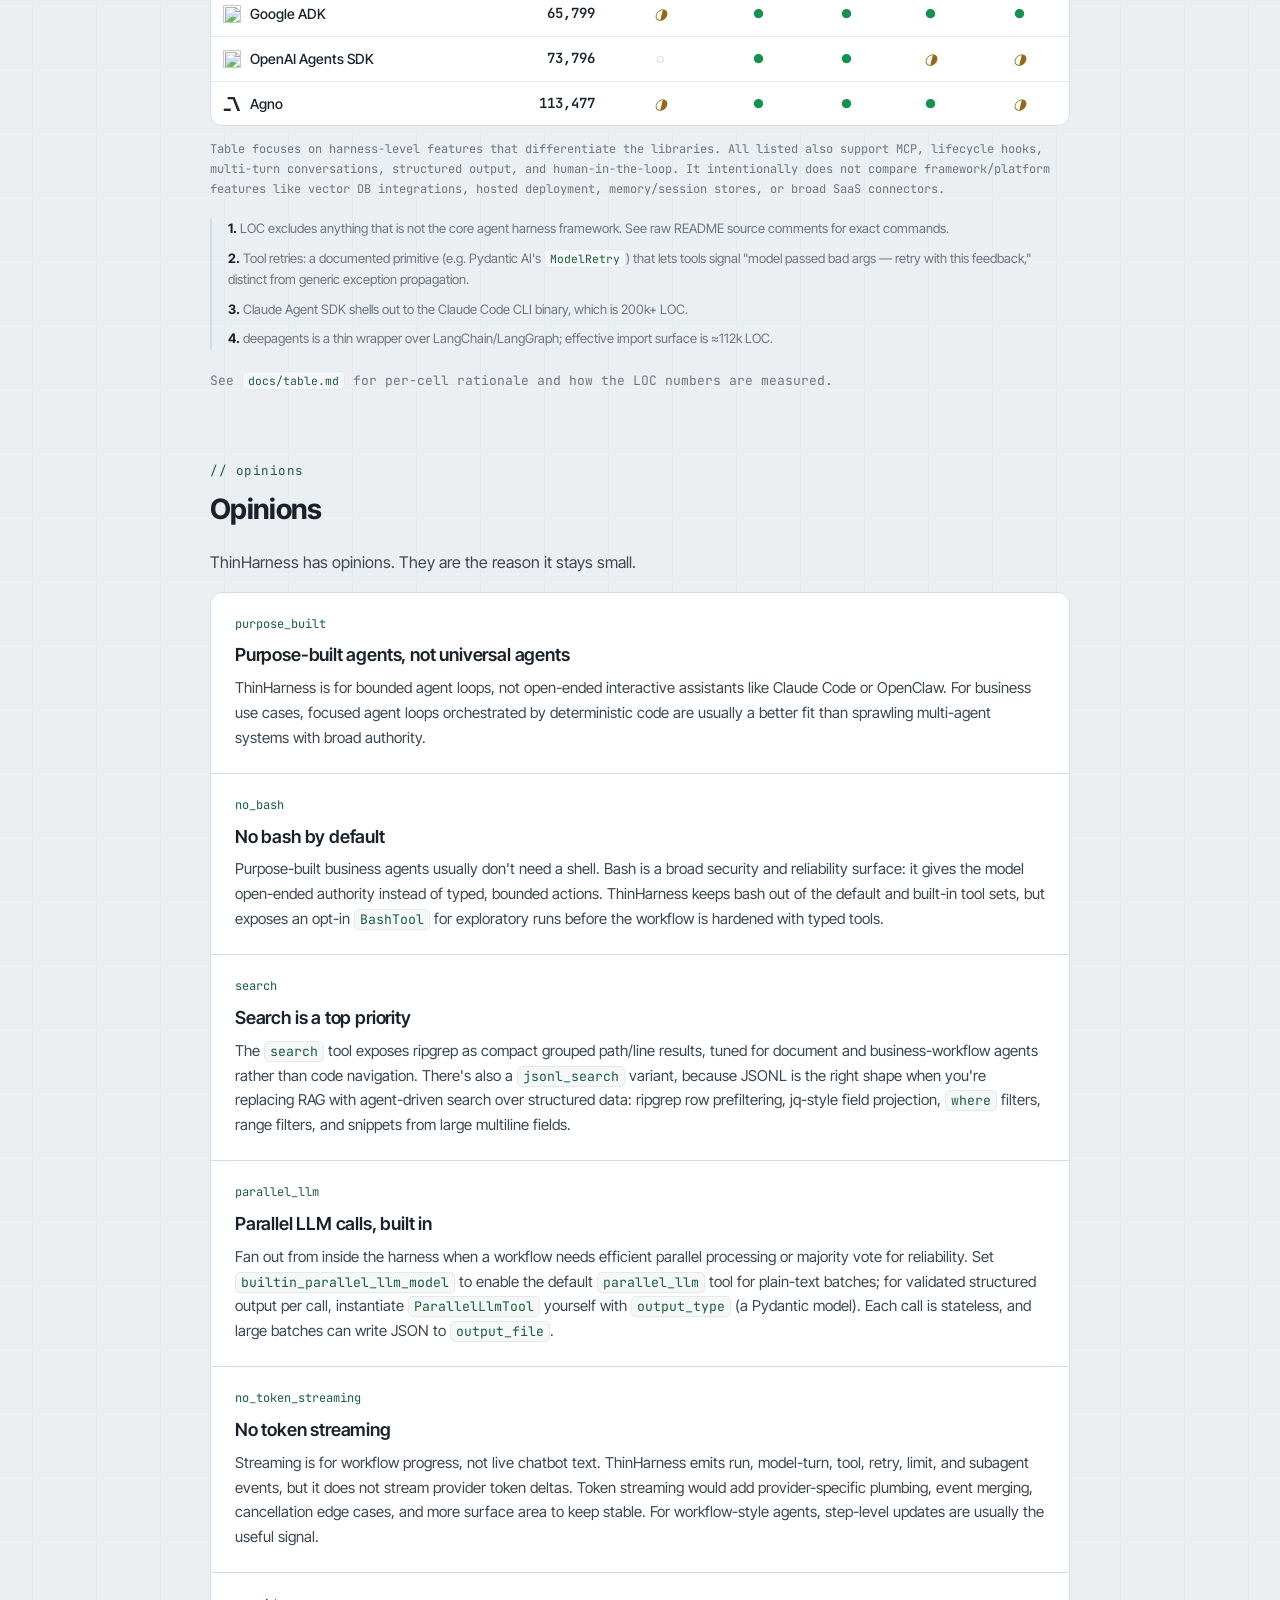
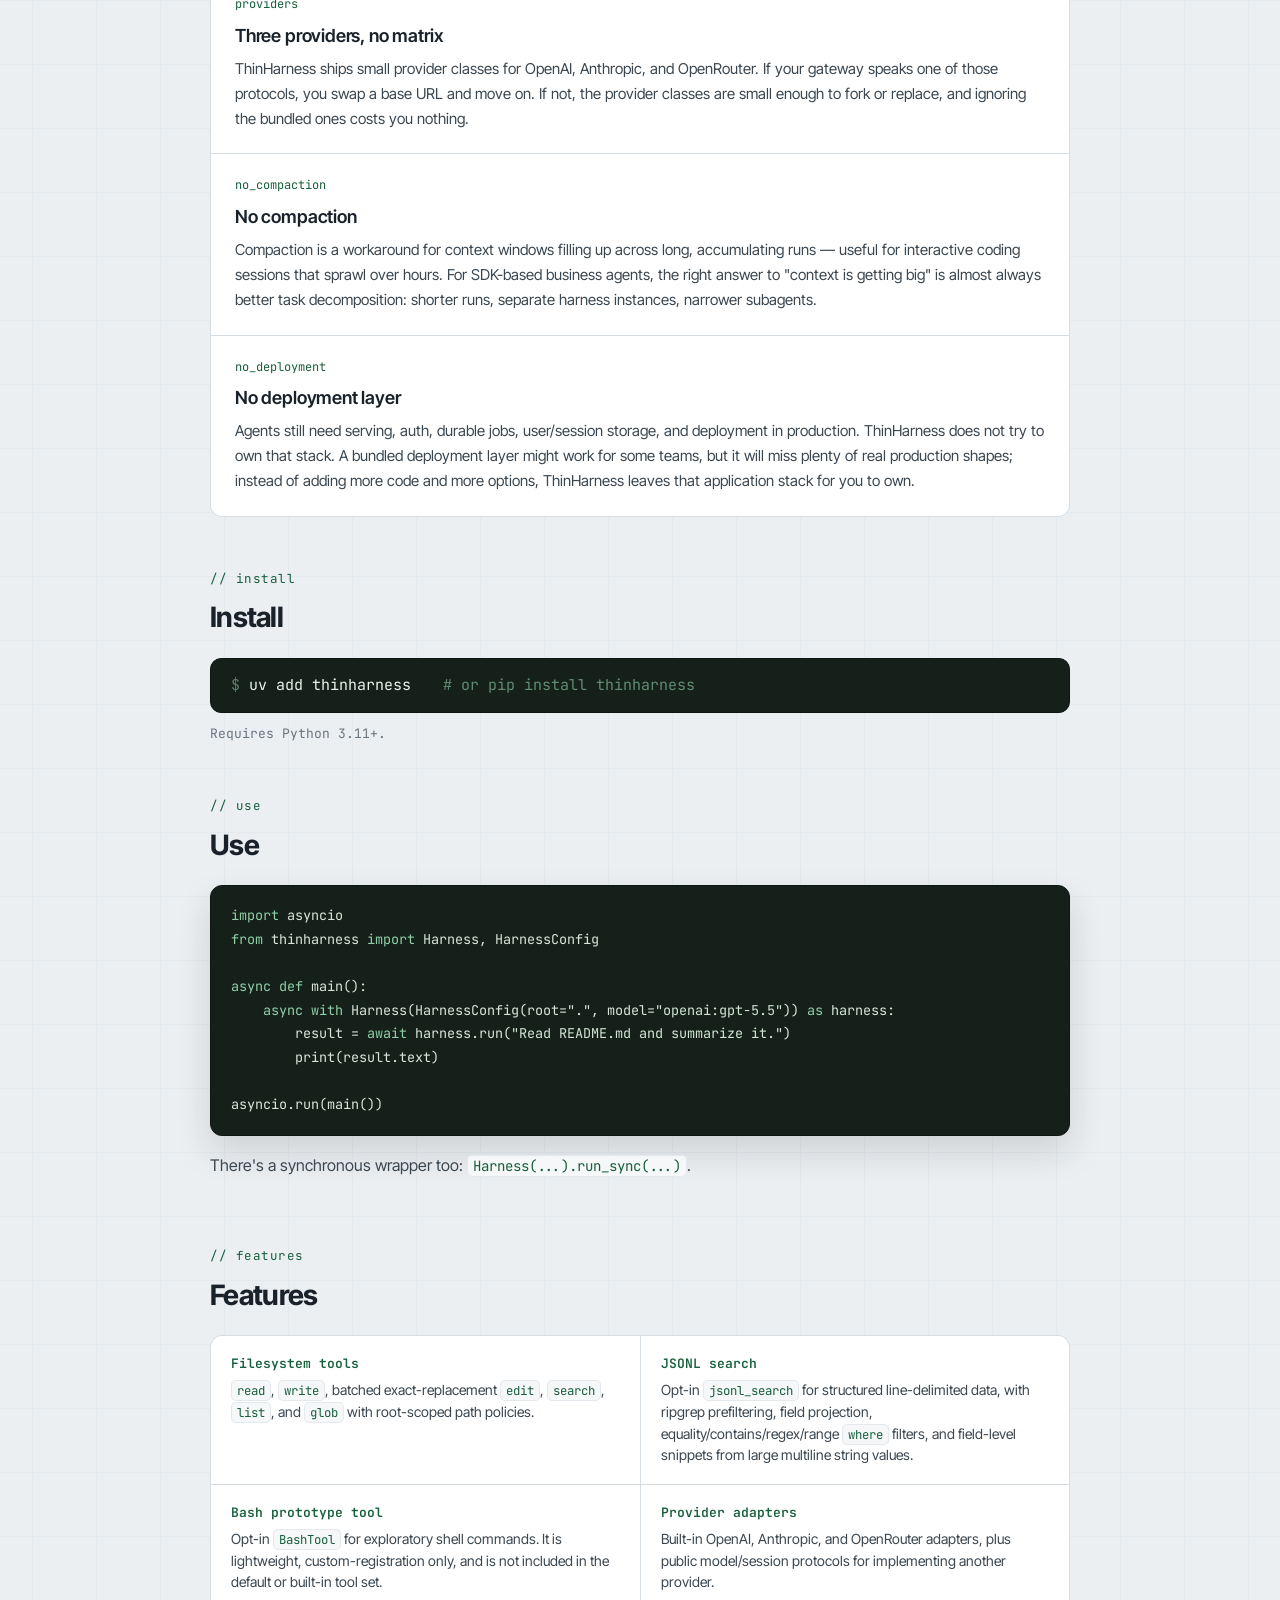
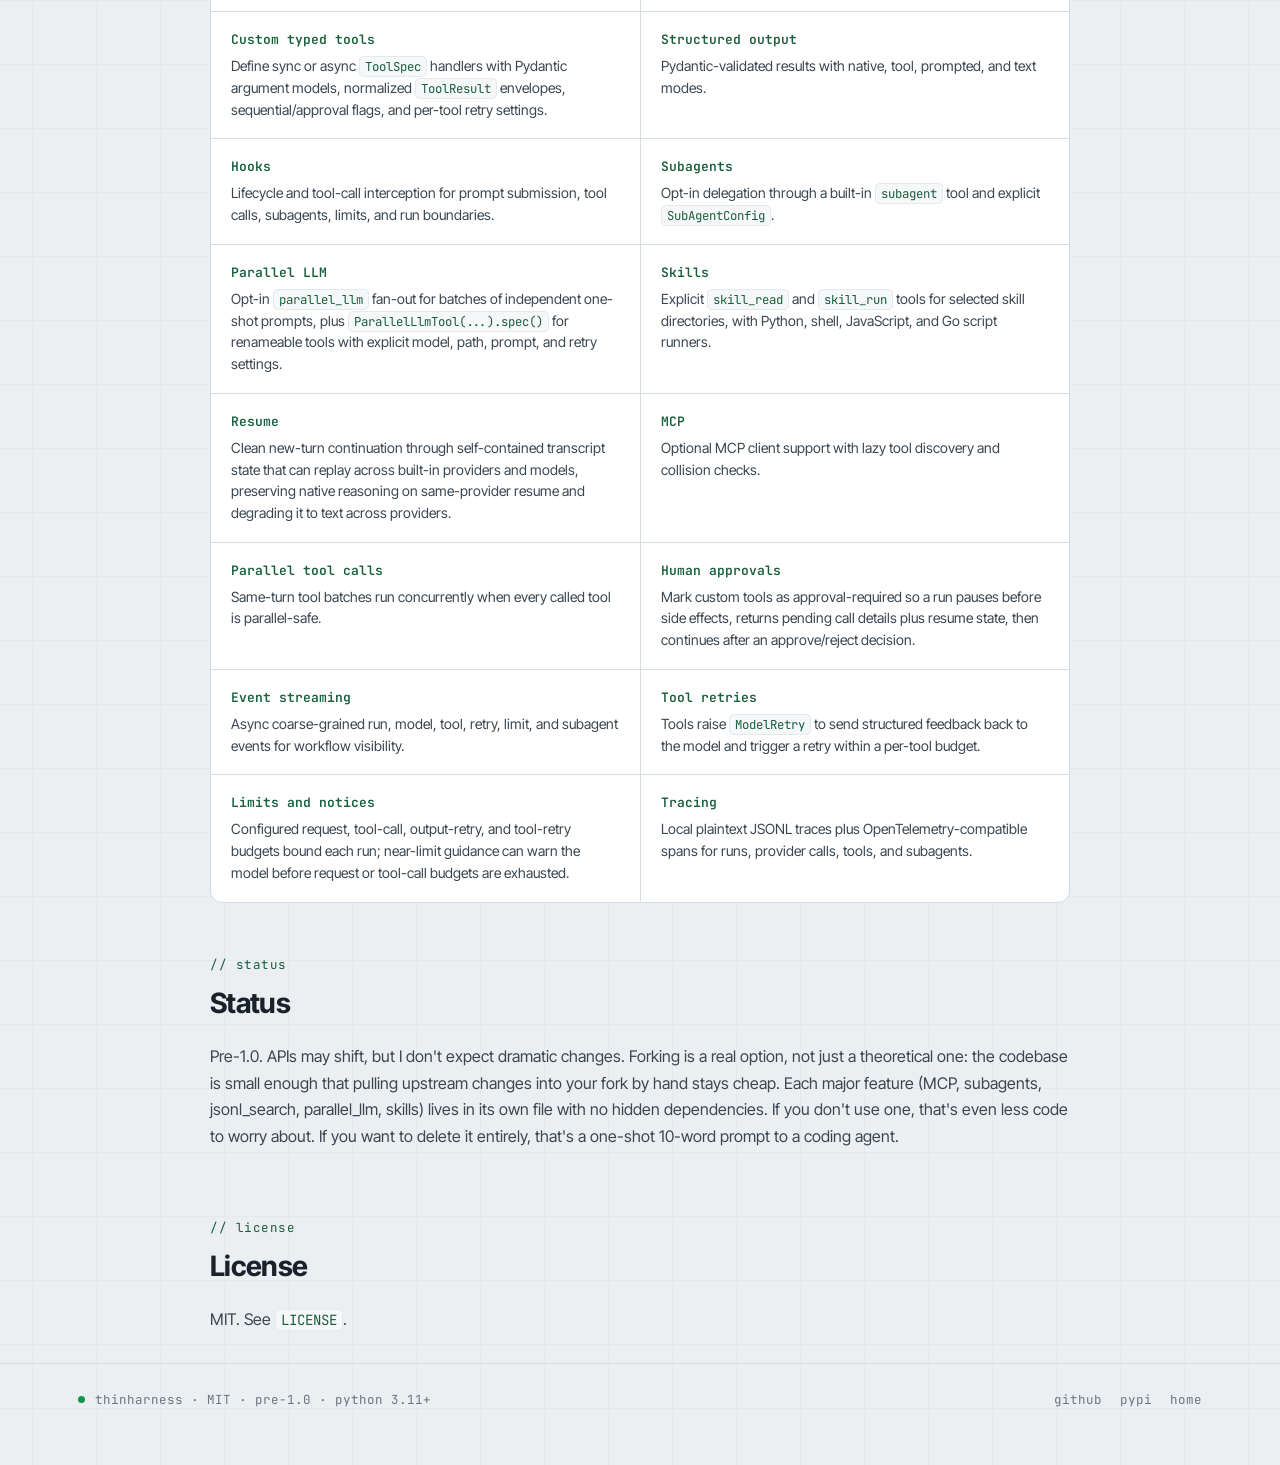
==== commit 25e0c018: "feat: migrate the MCP connection layer to the FastMCP client Co-Authored-By: Claude Fable 5 <noreply" ====
--- a/docs/site/about/index.html
+++ b/docs/site/about/index.html
@@ -76,7 +76,7 @@
             <tbody>
               <tr class="me">
                 <td class="lib"><div class="lib-cell"><img class="thinharness-table-logo" src="../assets/ThinHarness.svg" alt="">ThinHarness</div></td>
-                <td class="loc-n">7,935</td>
+                <td class="loc-n">7,912</td>
                 <td><i class="mark y">●</i></td><td><i class="mark y">●</i></td><td><i class="mark y">●</i></td><td><i class="mark y">●</i></td><td><i class="mark y">●</i></td>
               </tr>
               <tr>
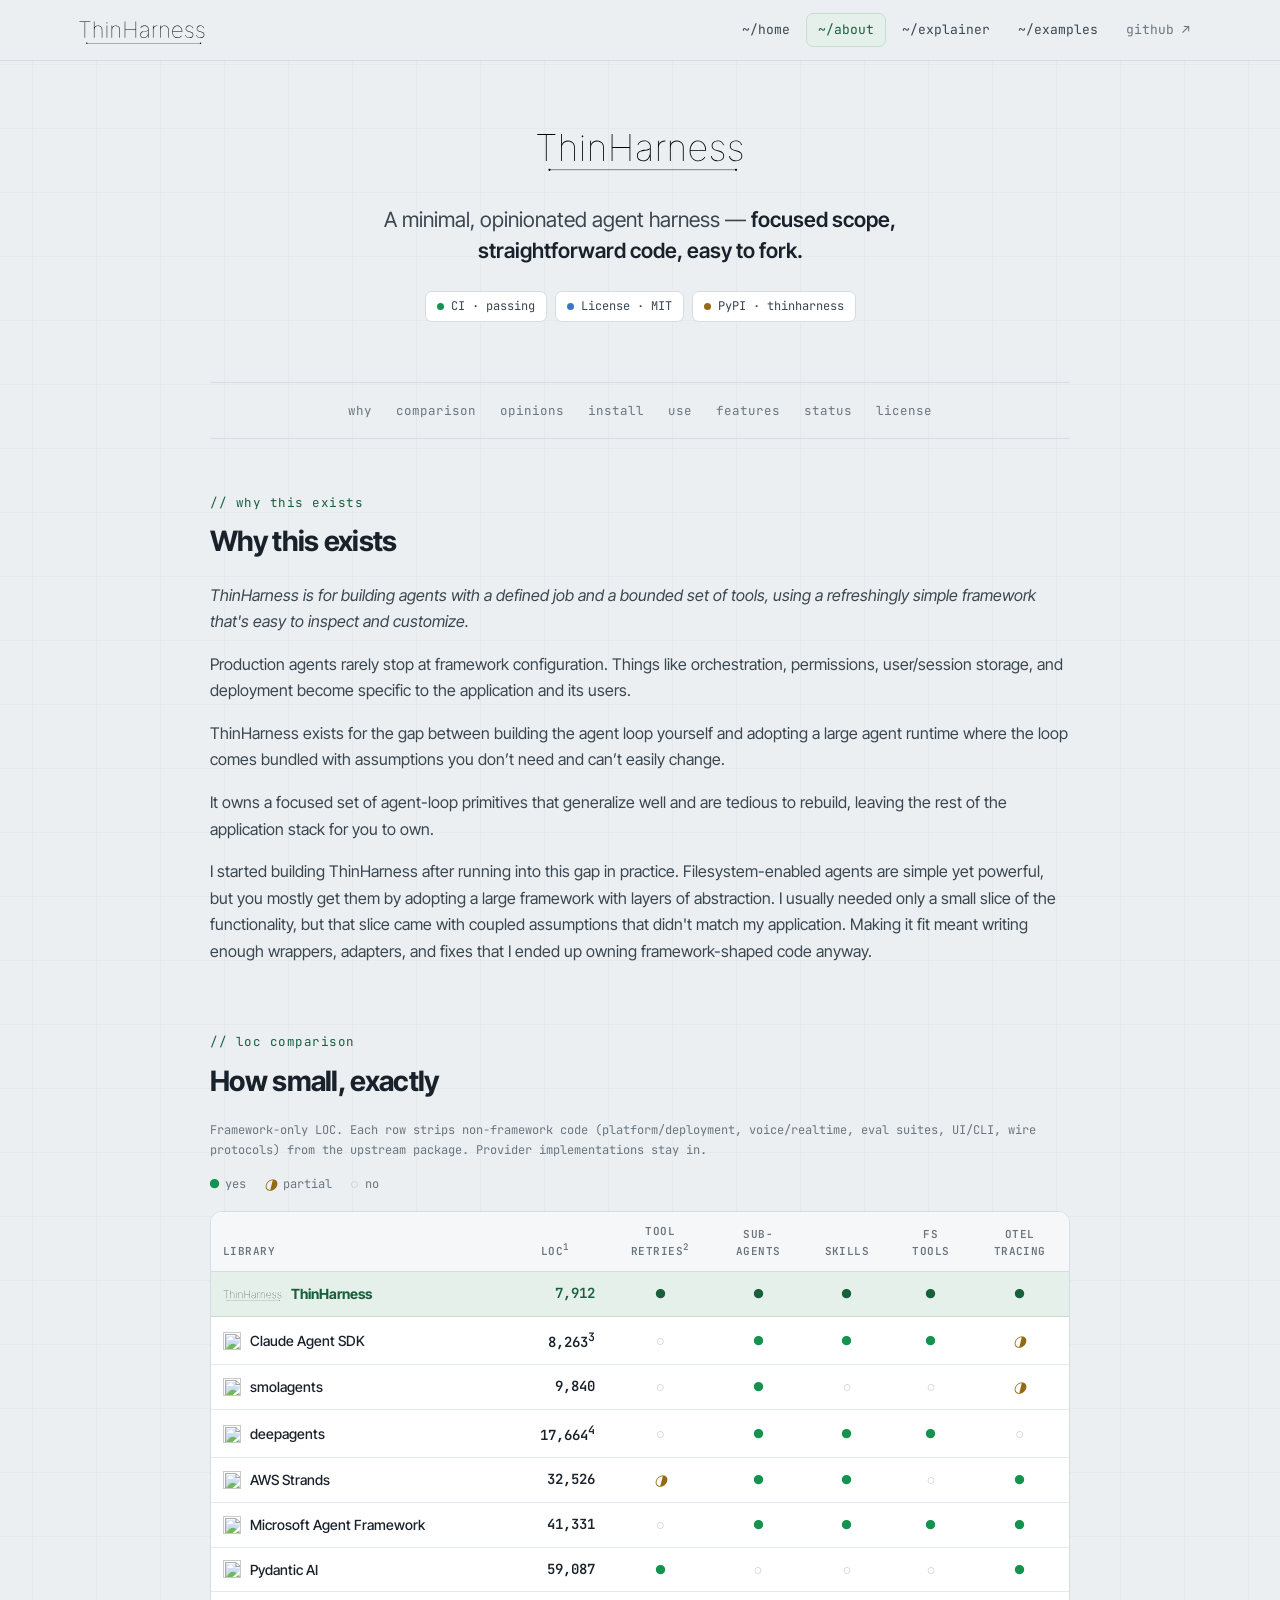
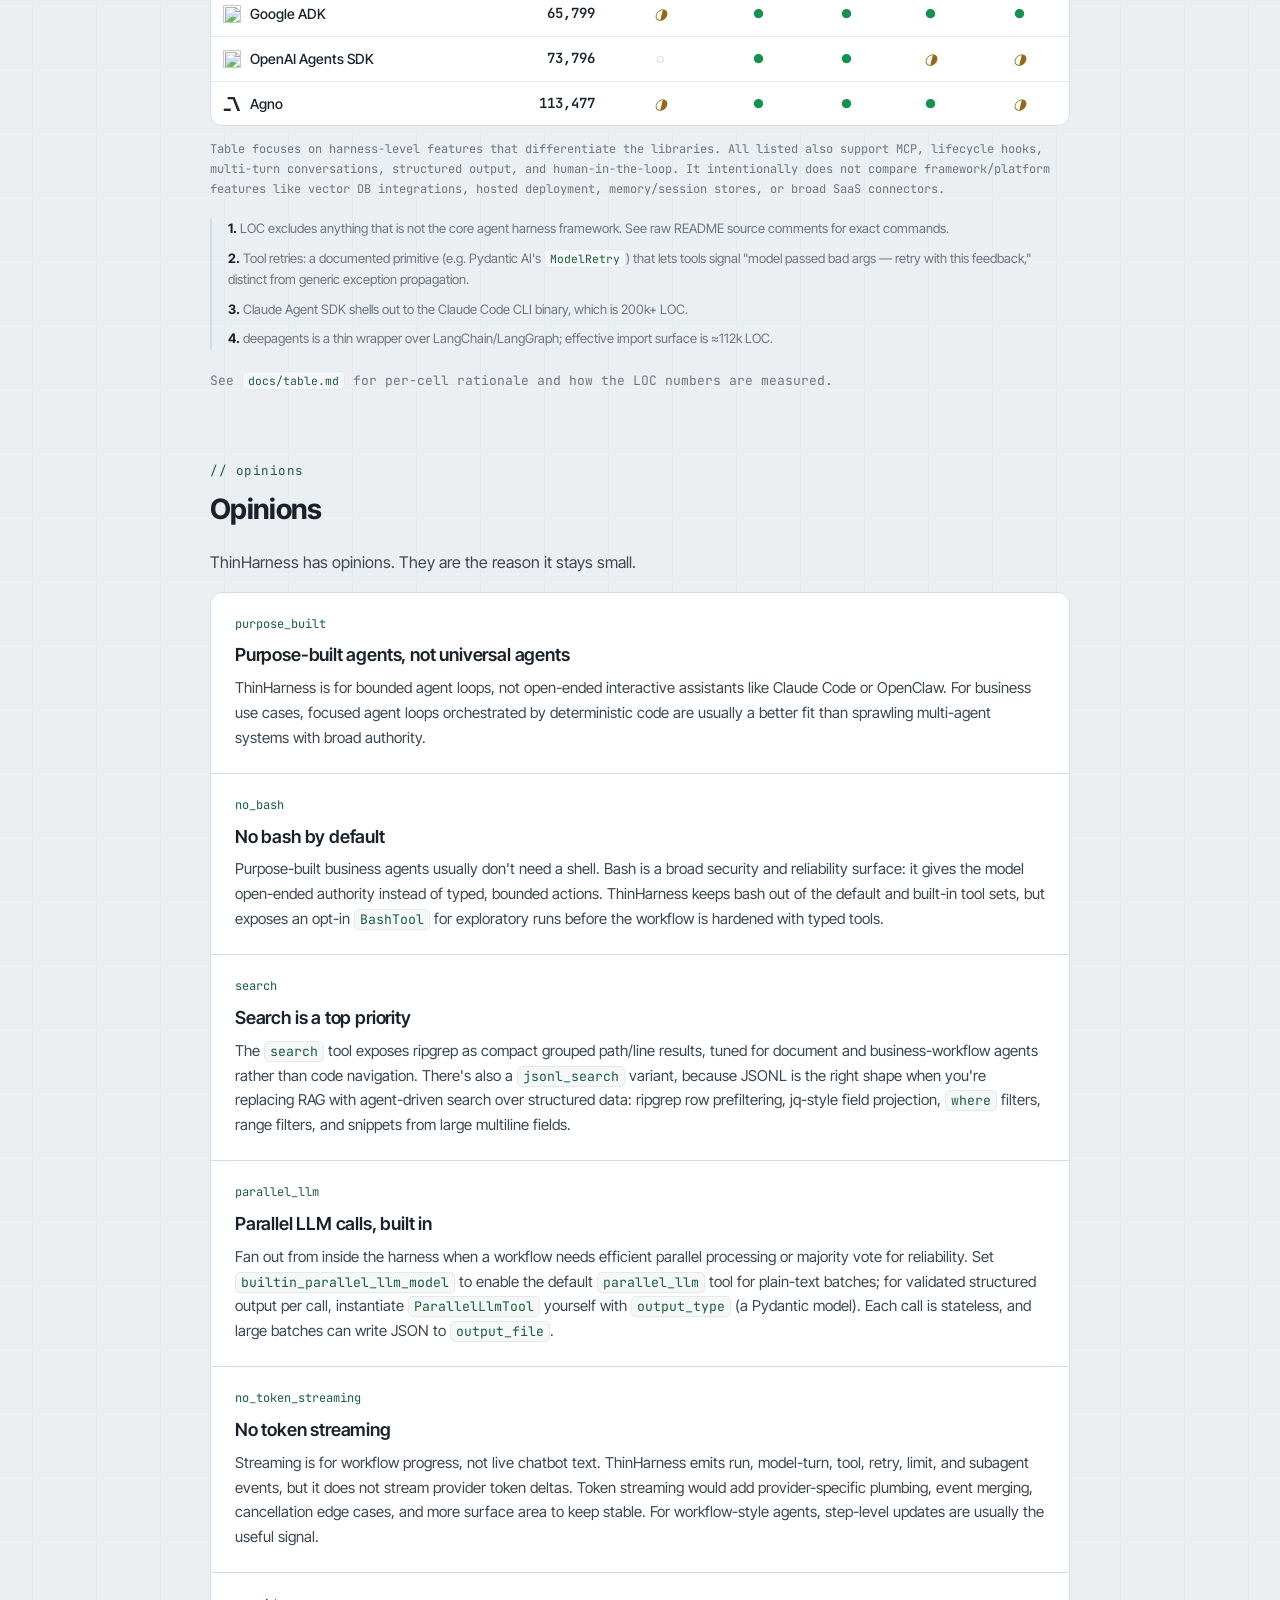
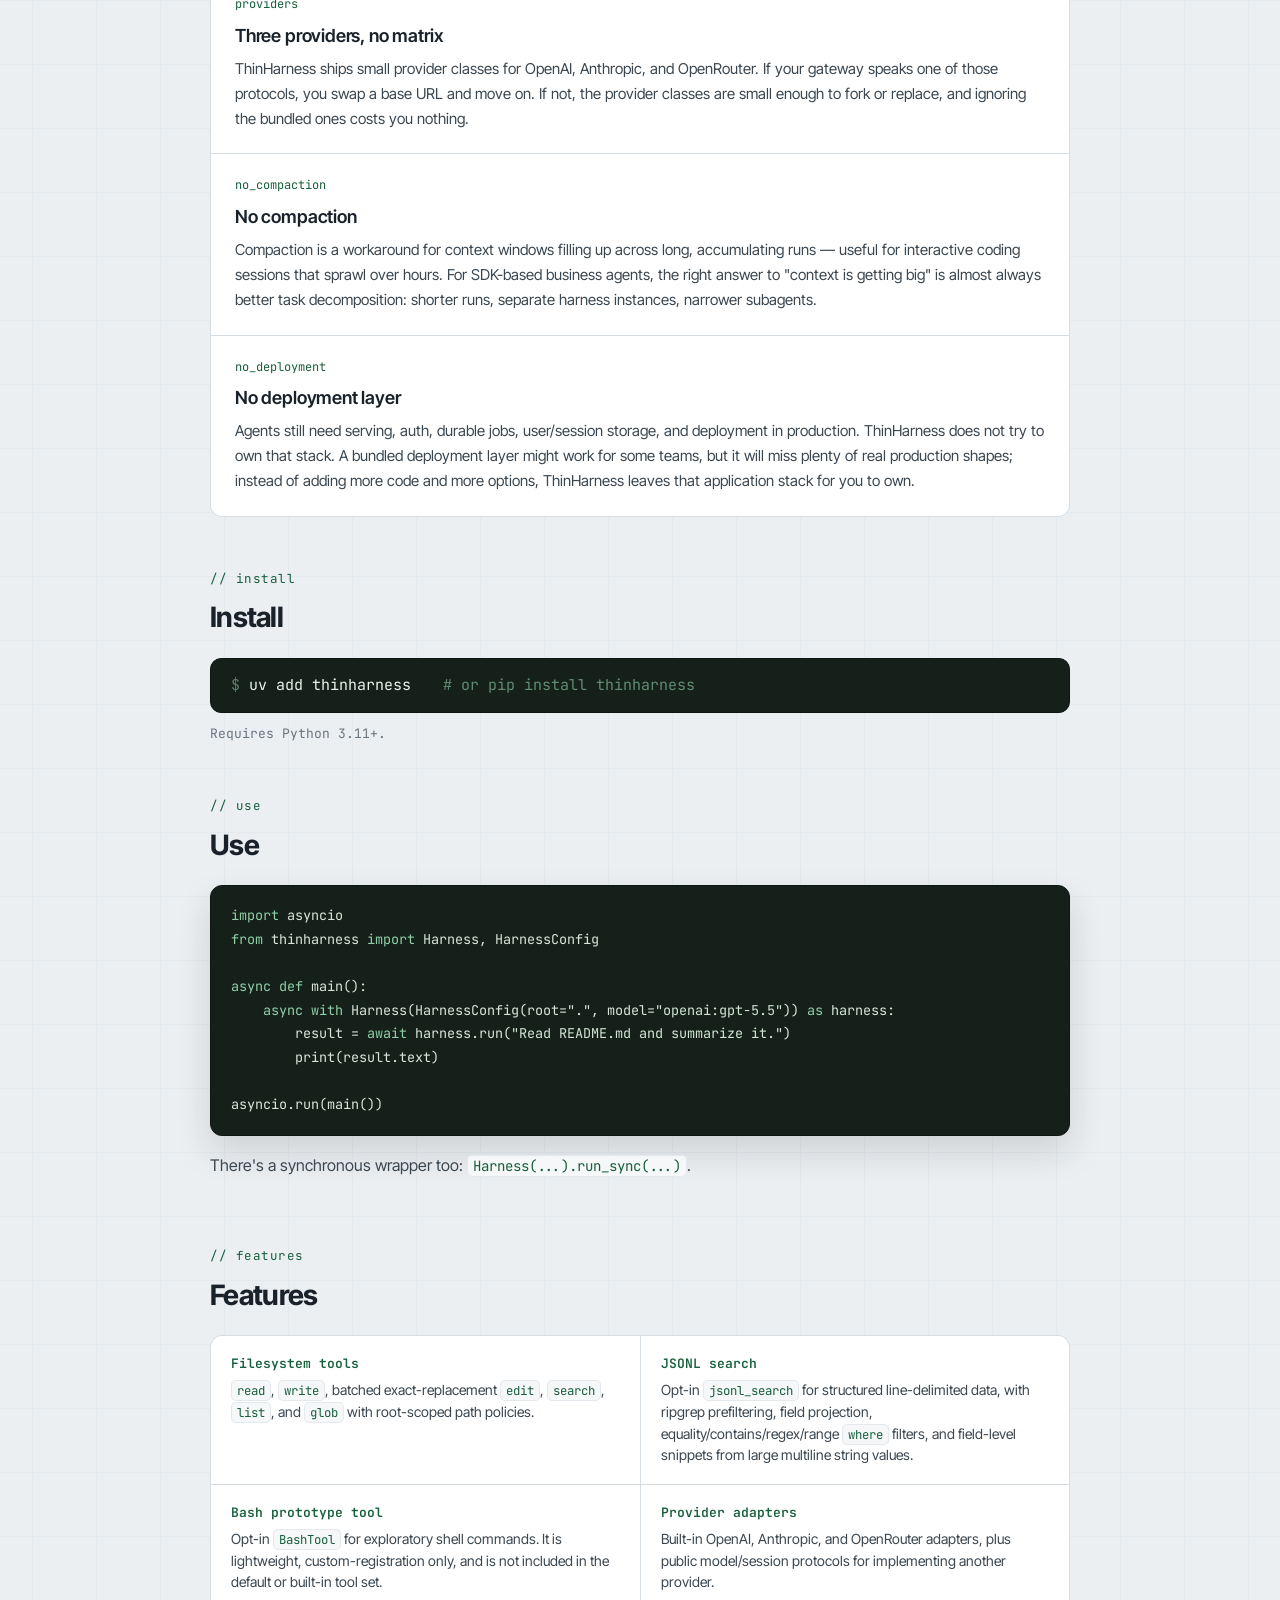
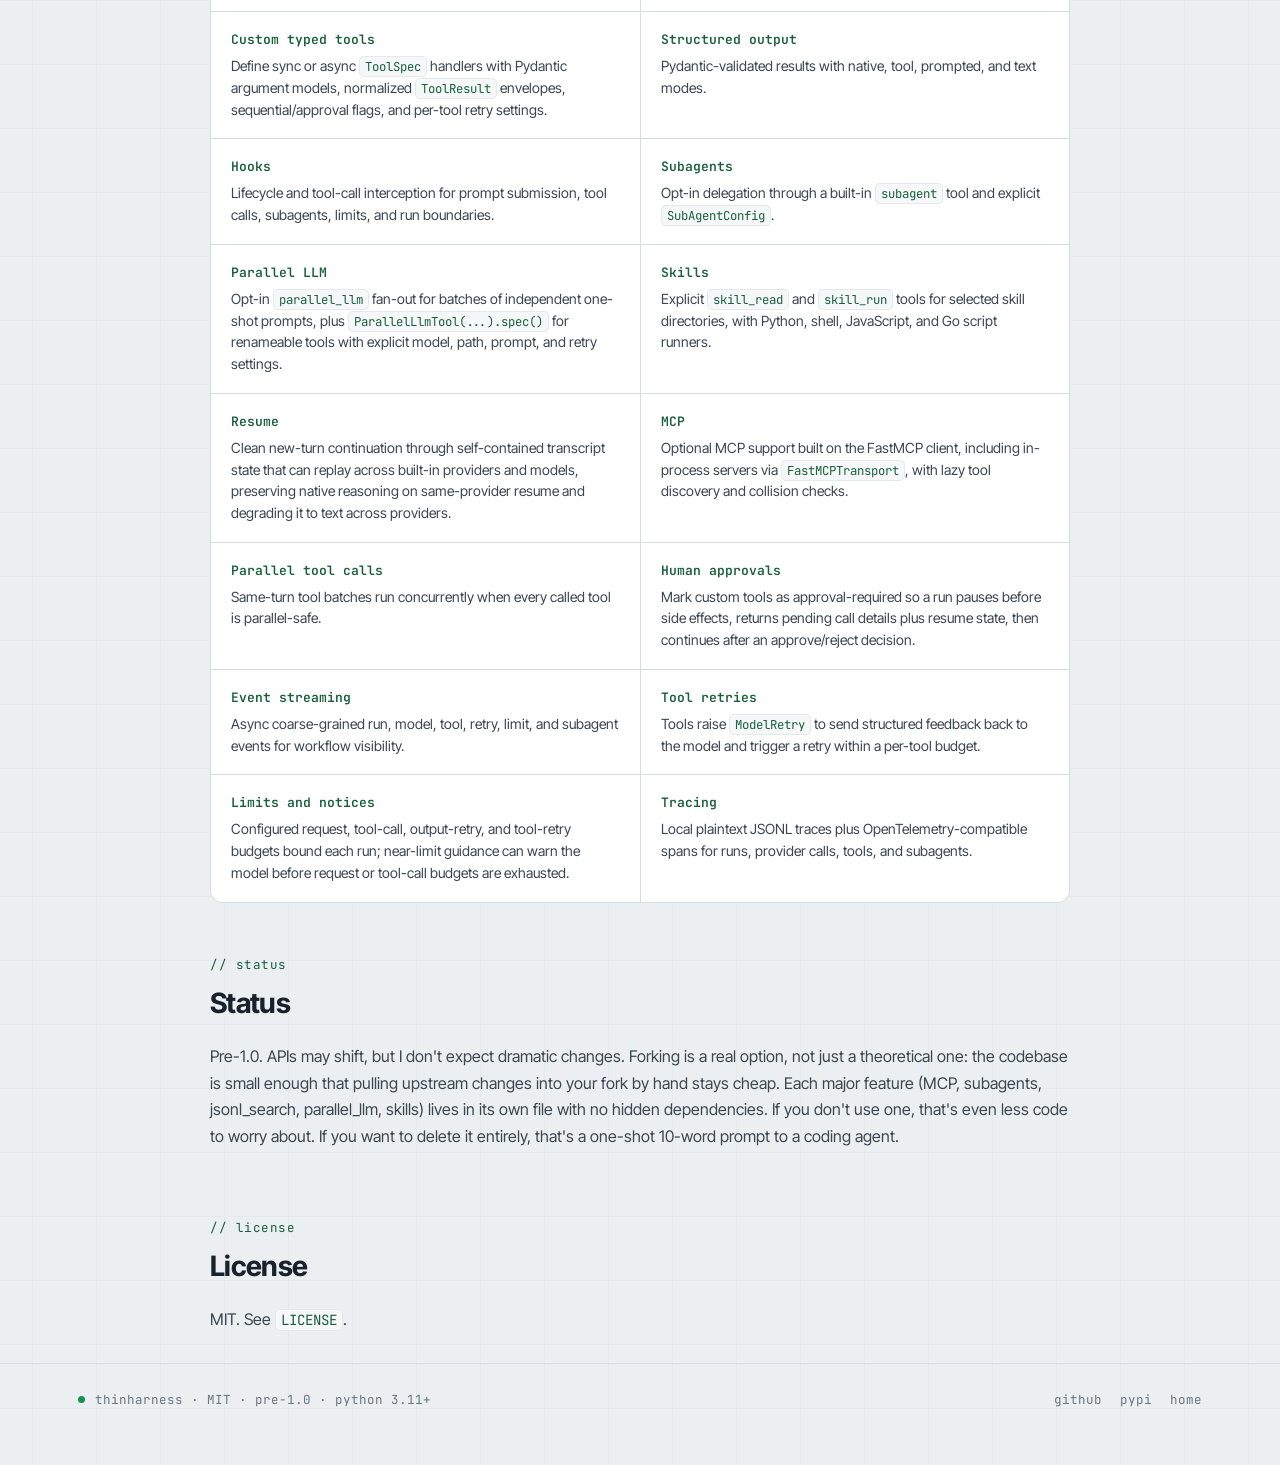
==== commit f30abdf4: "docs: regenerate the about page MCP feature card Co-Authored-By: Claude Fable 5 <noreply@anthropic.c" ====
--- a/docs/site/about/index.html
+++ b/docs/site/about/index.html
@@ -190,7 +190,7 @@
           <div class="f"><div class="ft">Parallel LLM</div><p>Opt-in <code>parallel_llm</code> fan-out for batches of independent one-shot prompts, plus <code>ParallelLlmTool(...).spec()</code> for renameable tools with explicit model, path, prompt, and retry settings.</p></div>
           <div class="f"><div class="ft">Skills</div><p>Explicit <code>skill_read</code> and <code>skill_run</code> tools for selected skill directories, with Python, shell, JavaScript, and Go script runners.</p></div>
           <div class="f"><div class="ft">Resume</div><p>Clean new-turn continuation through self-contained transcript state that can replay across built-in providers and models, preserving native reasoning on same-provider resume and degrading it to text across providers.</p></div>
-          <div class="f"><div class="ft">MCP</div><p>Optional MCP client support with lazy tool discovery and collision checks.</p></div>
+          <div class="f"><div class="ft">MCP</div><p>Optional MCP support built on the FastMCP client, including in-process servers via <code>FastMCPTransport</code>, with lazy tool discovery and collision checks.</p></div>
           <div class="f"><div class="ft">Parallel tool calls</div><p>Same-turn tool batches run concurrently when every called tool is parallel-safe.</p></div>
           <div class="f"><div class="ft">Human approvals</div><p>Mark custom tools as approval-required so a run pauses before side effects, returns pending call details plus resume state, then continues after an approve/reject decision.</p></div>
           <div class="f"><div class="ft">Event streaming</div><p>Async coarse-grained run, model, tool, retry, limit, and subagent events for workflow visibility.</p></div>
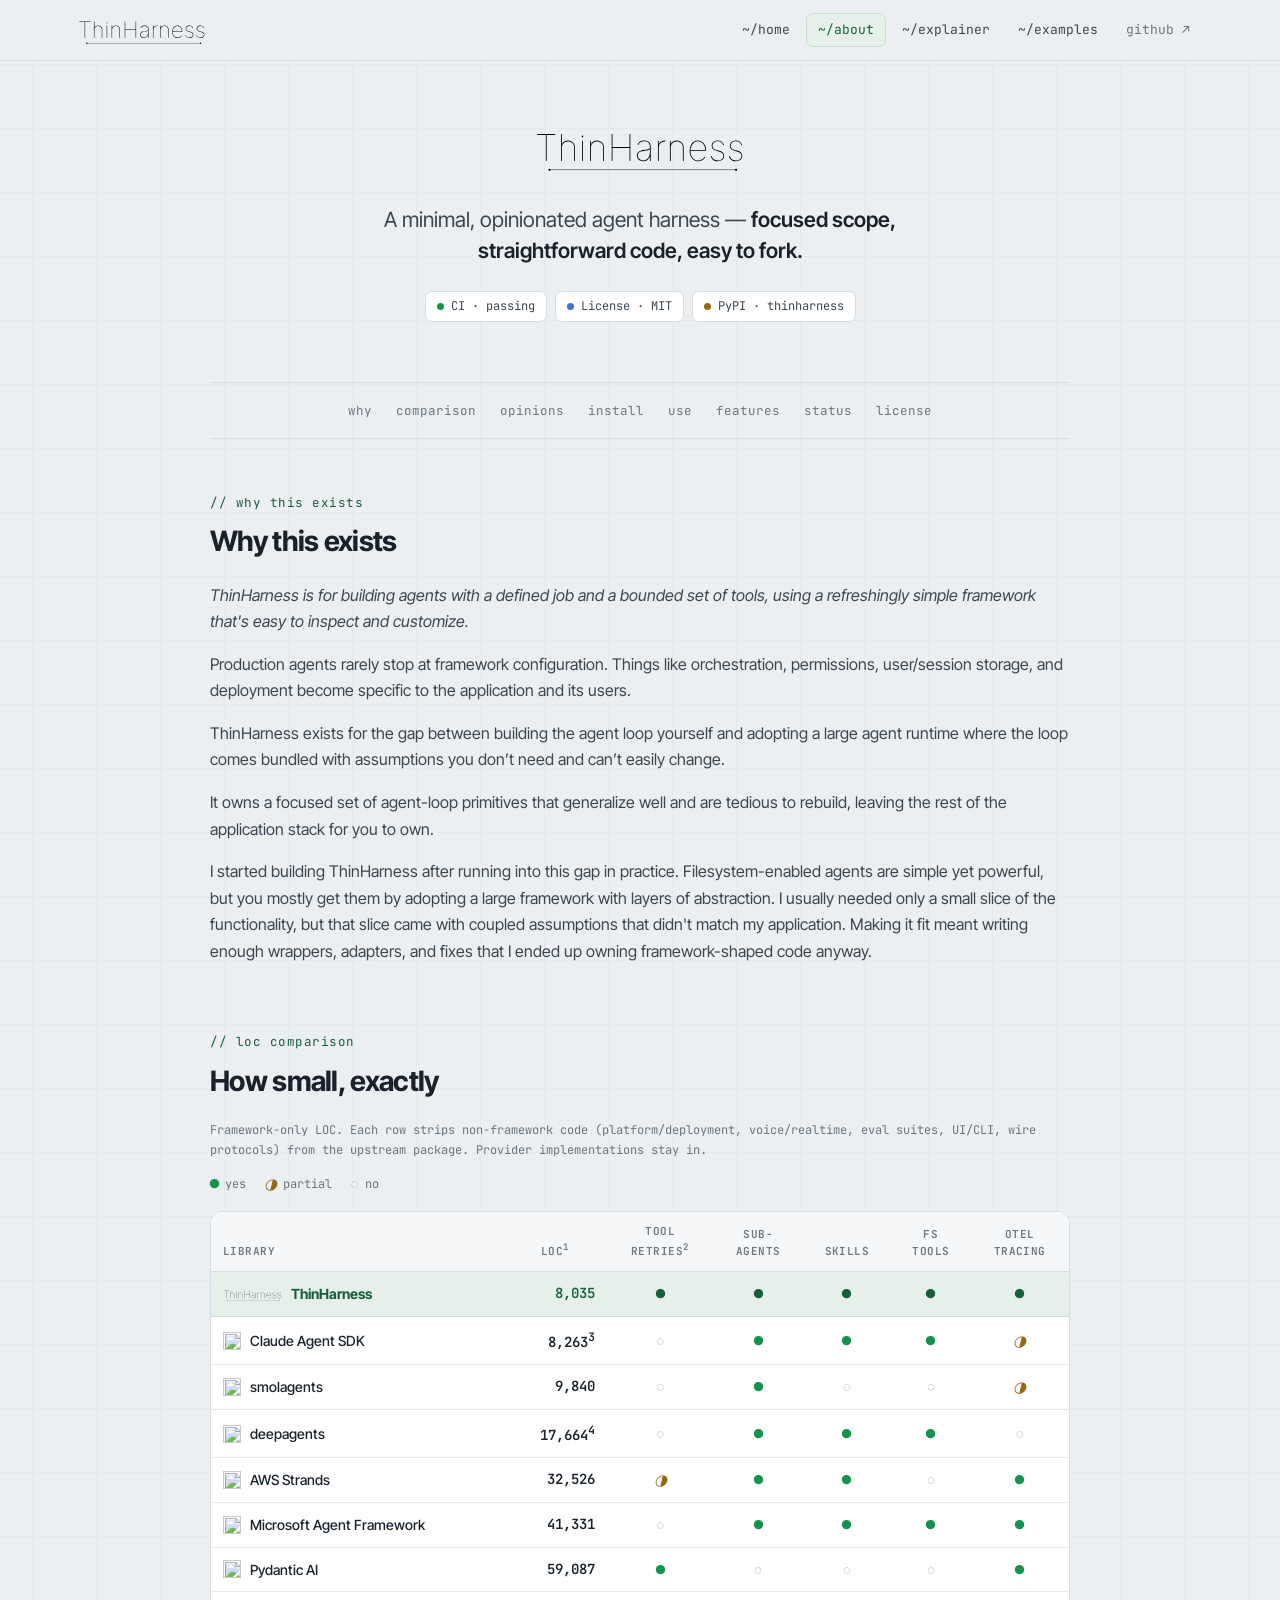
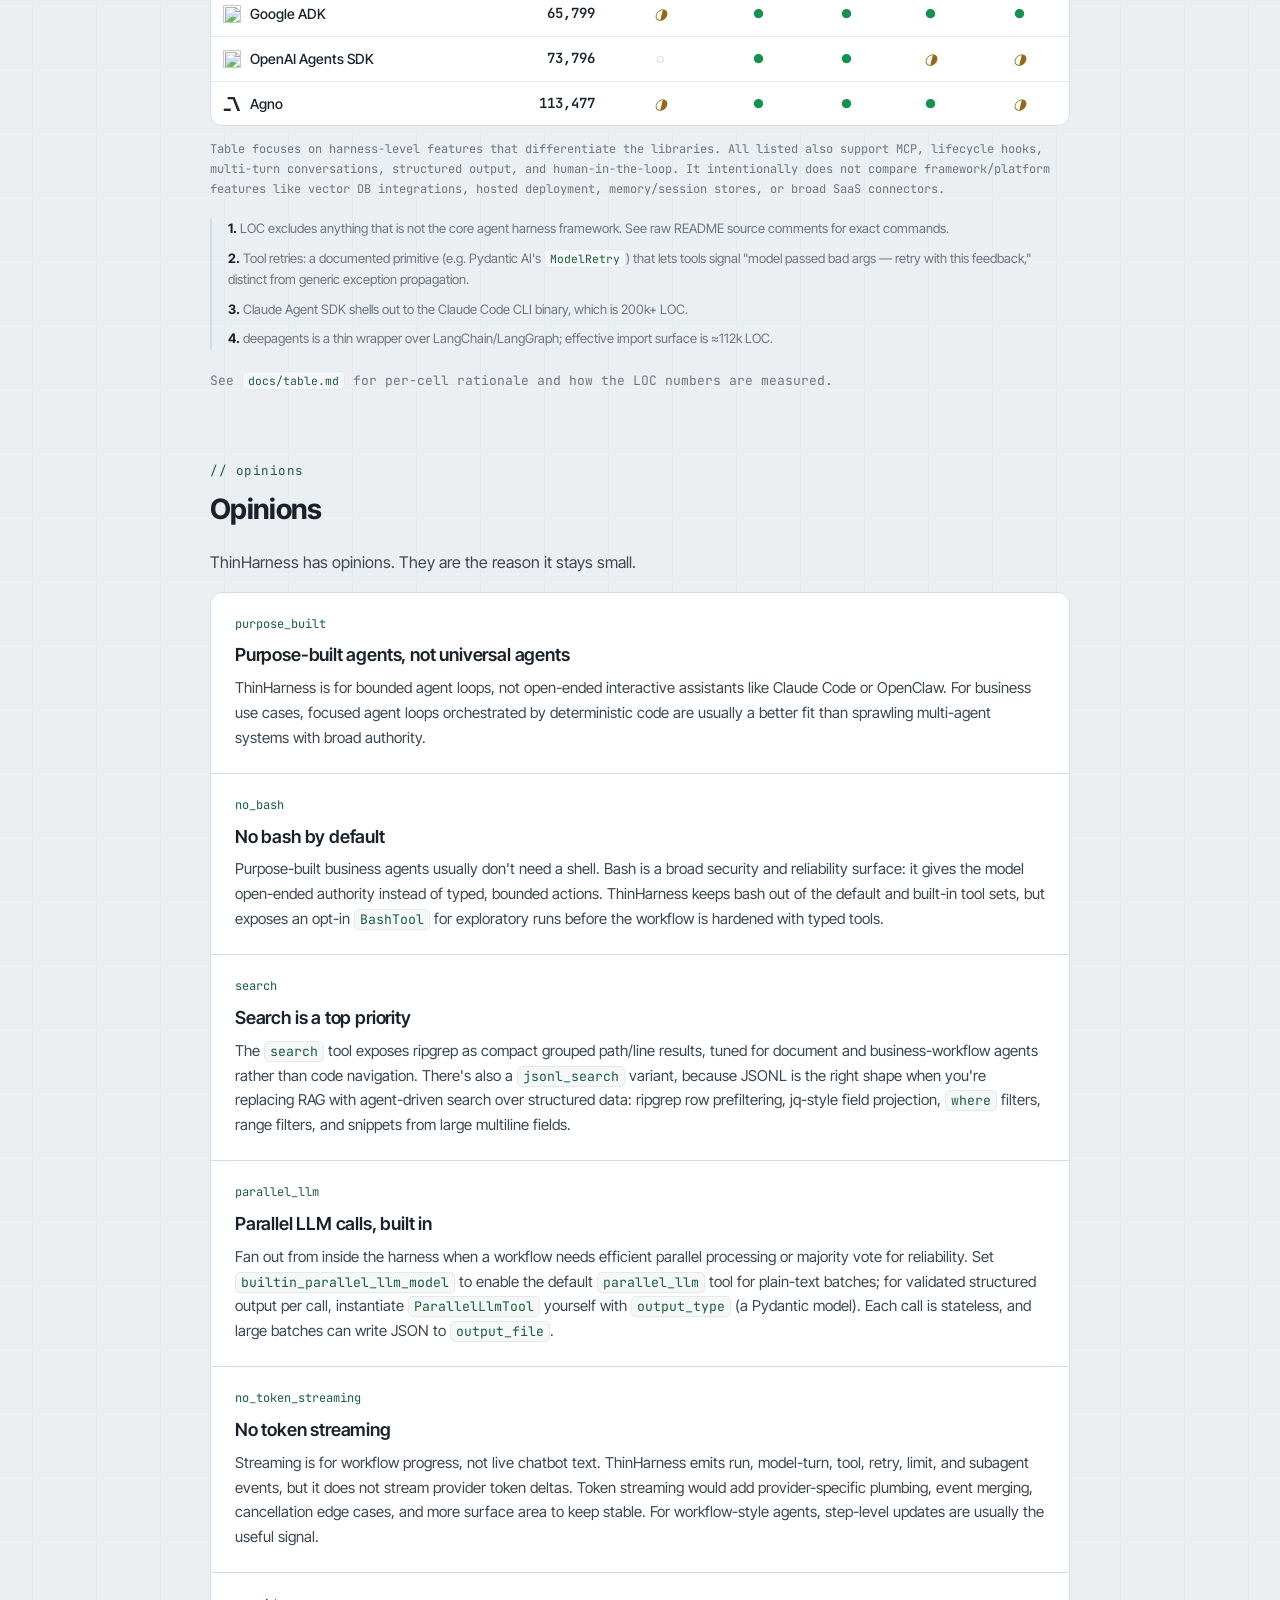
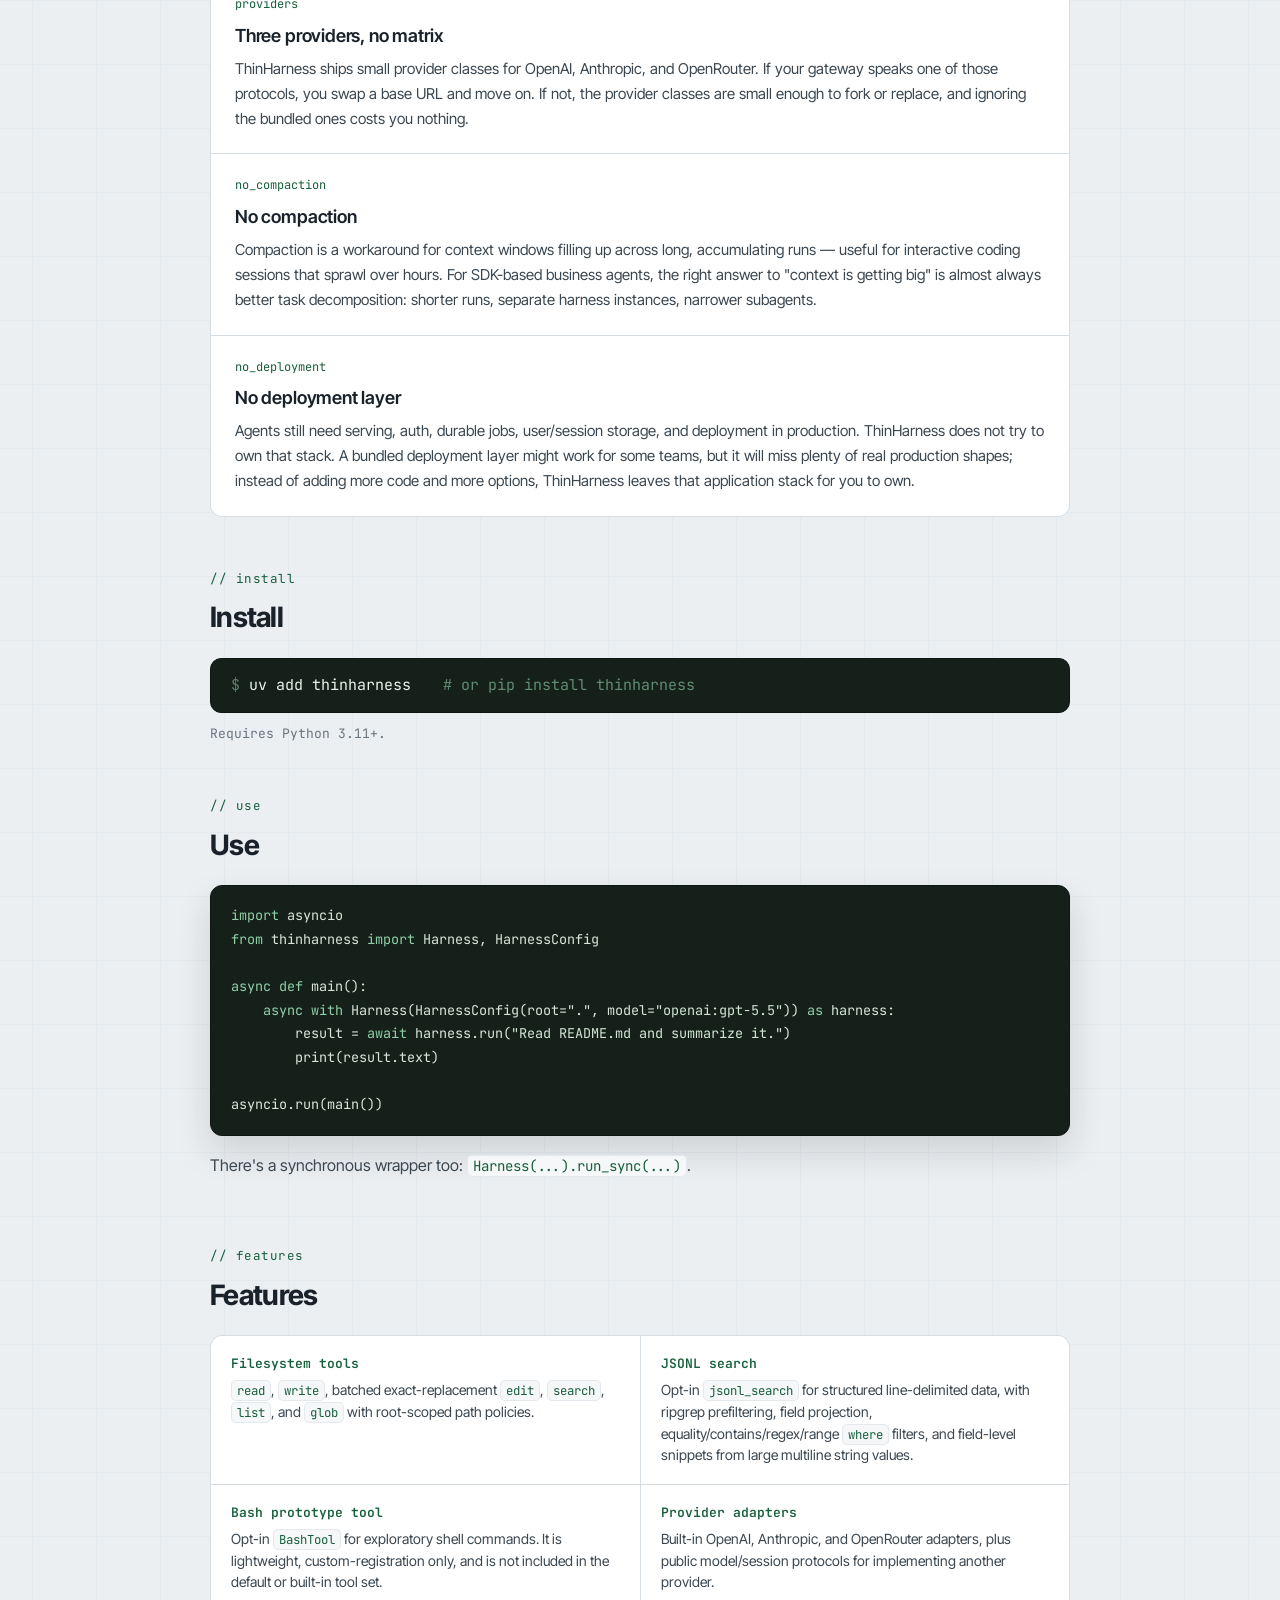
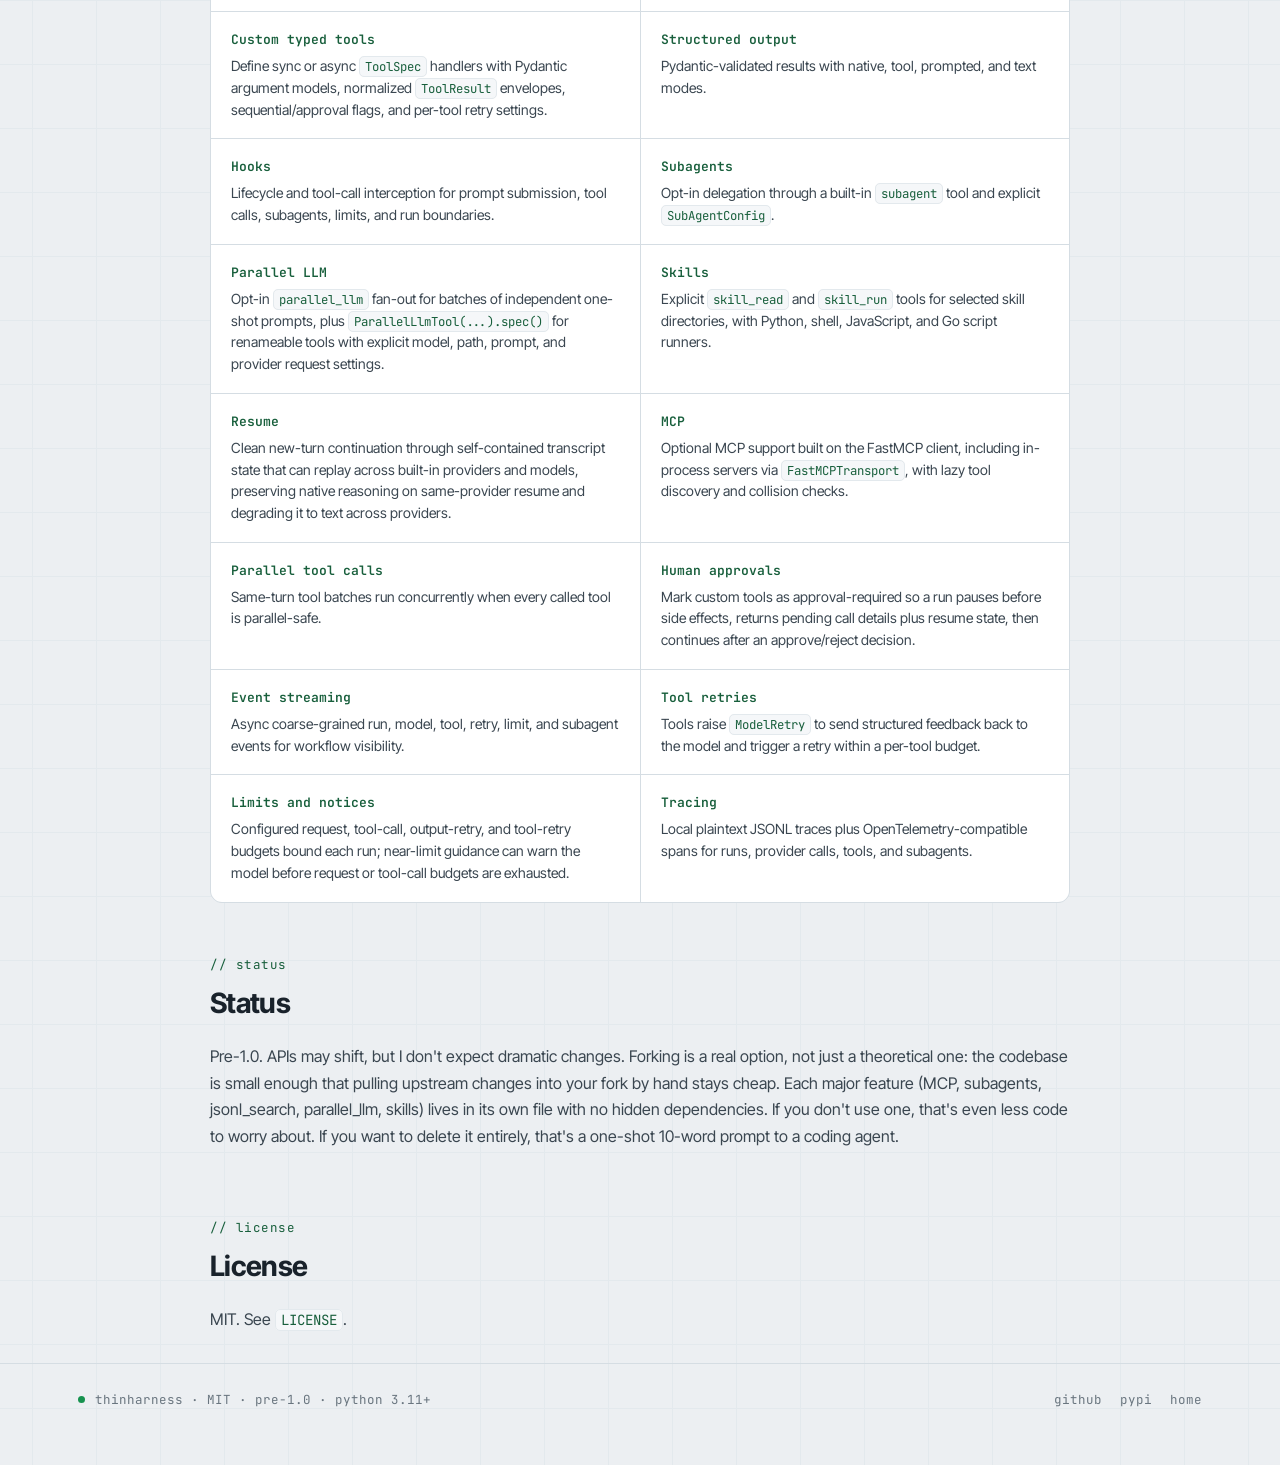
==== commit 96965edf: "Add provider request retries" ====
--- a/docs/site/about/index.html
+++ b/docs/site/about/index.html
@@ -76,7 +76,7 @@
             <tbody>
               <tr class="me">
                 <td class="lib"><div class="lib-cell"><img class="thinharness-table-logo" src="../assets/ThinHarness.svg" alt="">ThinHarness</div></td>
-                <td class="loc-n">7,912</td>
+                <td class="loc-n">8,035</td>
                 <td><i class="mark y">●</i></td><td><i class="mark y">●</i></td><td><i class="mark y">●</i></td><td><i class="mark y">●</i></td><td><i class="mark y">●</i></td>
               </tr>
               <tr>
@@ -187,7 +187,7 @@
           <div class="f"><div class="ft">Structured output</div><p>Pydantic-validated results with native, tool, prompted, and text modes.</p></div>
           <div class="f"><div class="ft">Hooks</div><p>Lifecycle and tool-call interception for prompt submission, tool calls, subagents, limits, and run boundaries.</p></div>
           <div class="f"><div class="ft">Subagents</div><p>Opt-in delegation through a built-in <code>subagent</code> tool and explicit <code>SubAgentConfig</code>.</p></div>
-          <div class="f"><div class="ft">Parallel LLM</div><p>Opt-in <code>parallel_llm</code> fan-out for batches of independent one-shot prompts, plus <code>ParallelLlmTool(...).spec()</code> for renameable tools with explicit model, path, prompt, and retry settings.</p></div>
+          <div class="f"><div class="ft">Parallel LLM</div><p>Opt-in <code>parallel_llm</code> fan-out for batches of independent one-shot prompts, plus <code>ParallelLlmTool(...).spec()</code> for renameable tools with explicit model, path, prompt, and provider request settings.</p></div>
           <div class="f"><div class="ft">Skills</div><p>Explicit <code>skill_read</code> and <code>skill_run</code> tools for selected skill directories, with Python, shell, JavaScript, and Go script runners.</p></div>
           <div class="f"><div class="ft">Resume</div><p>Clean new-turn continuation through self-contained transcript state that can replay across built-in providers and models, preserving native reasoning on same-provider resume and degrading it to text across providers.</p></div>
           <div class="f"><div class="ft">MCP</div><p>Optional MCP support built on the FastMCP client, including in-process servers via <code>FastMCPTransport</code>, with lazy tool discovery and collision checks.</p></div>
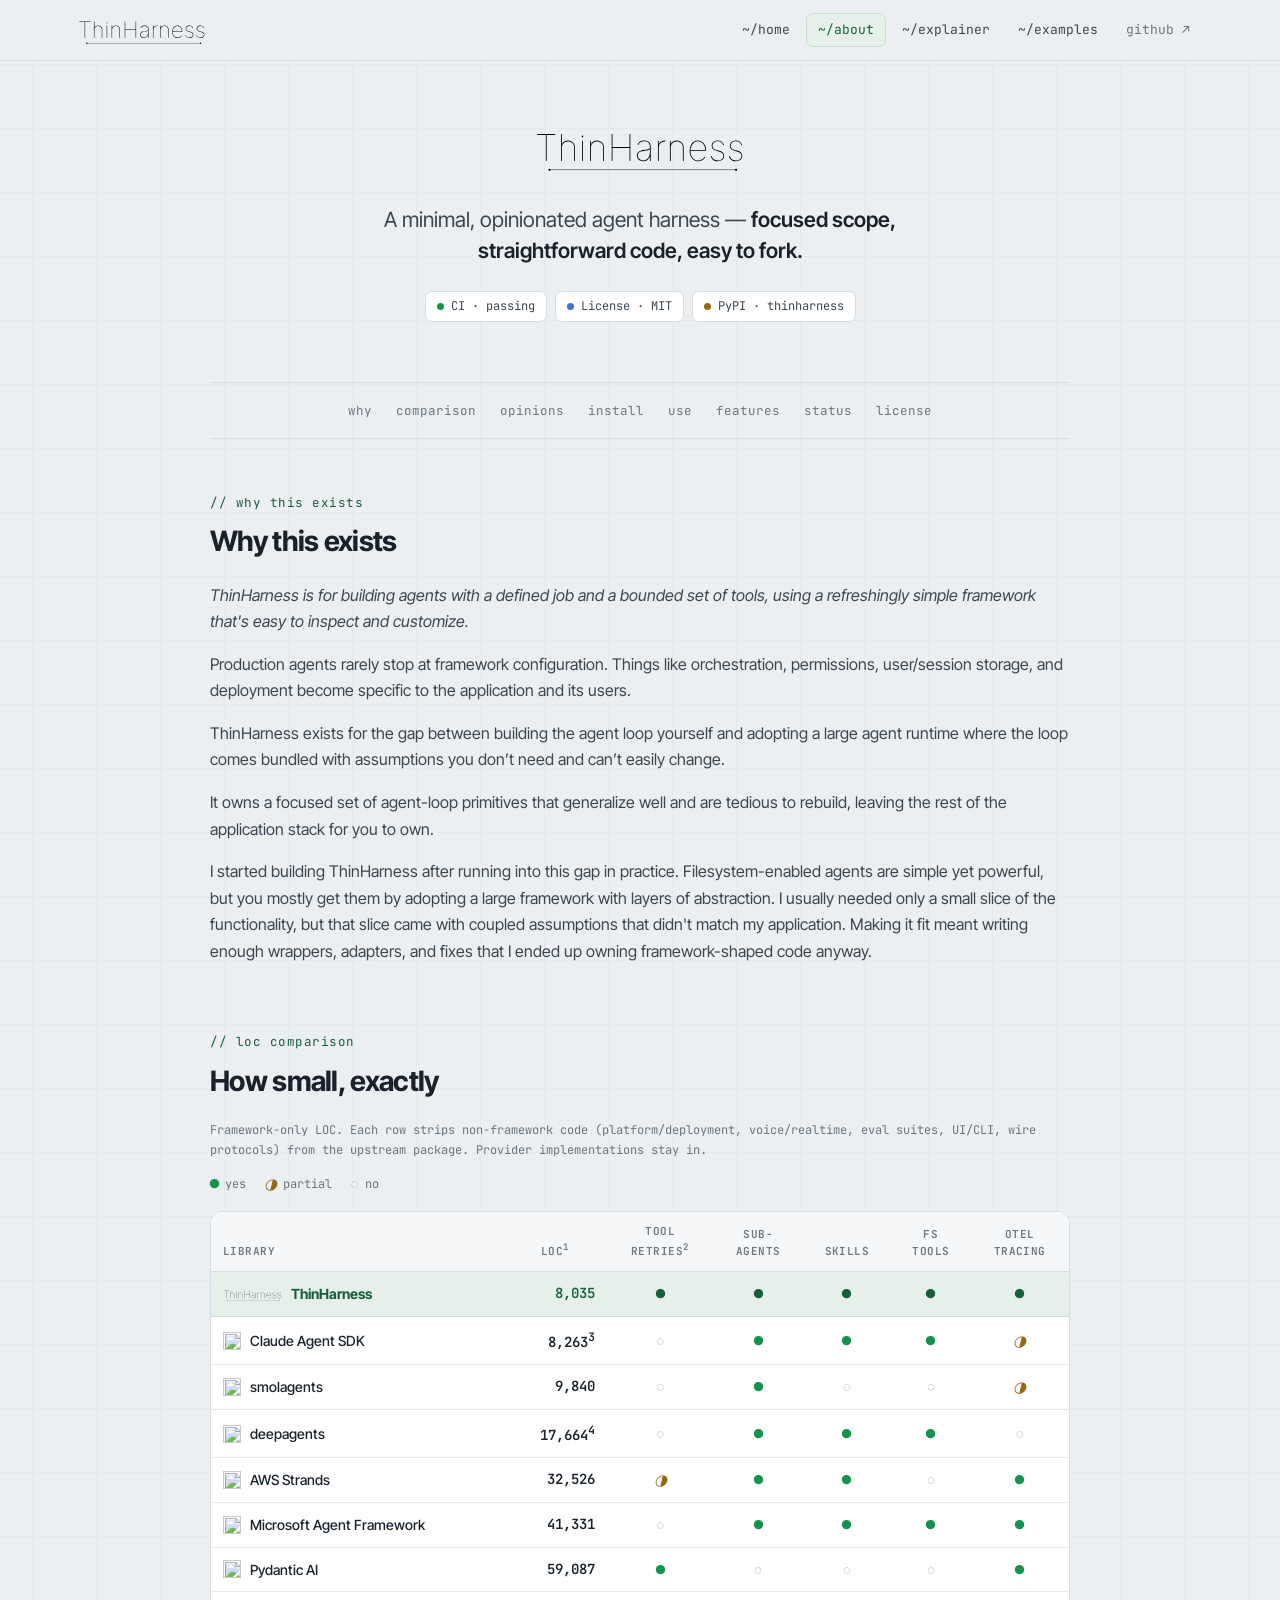
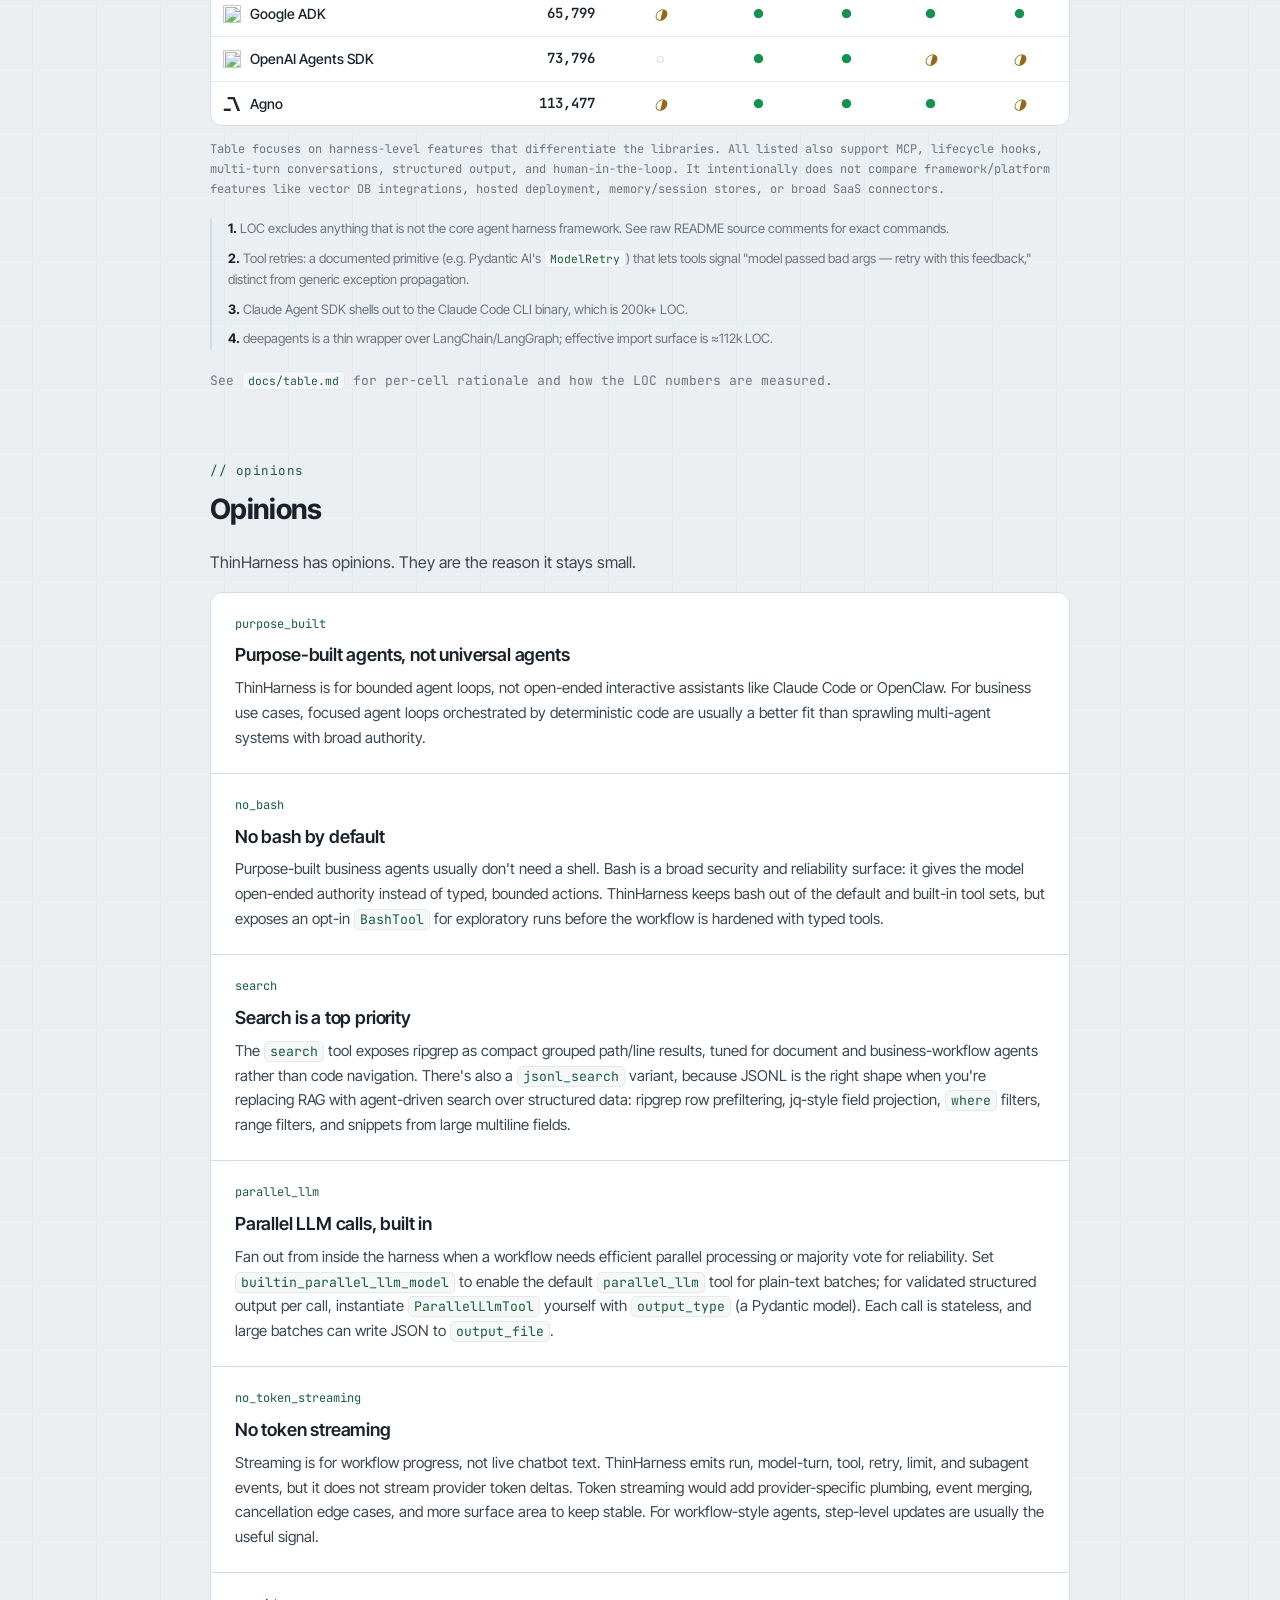
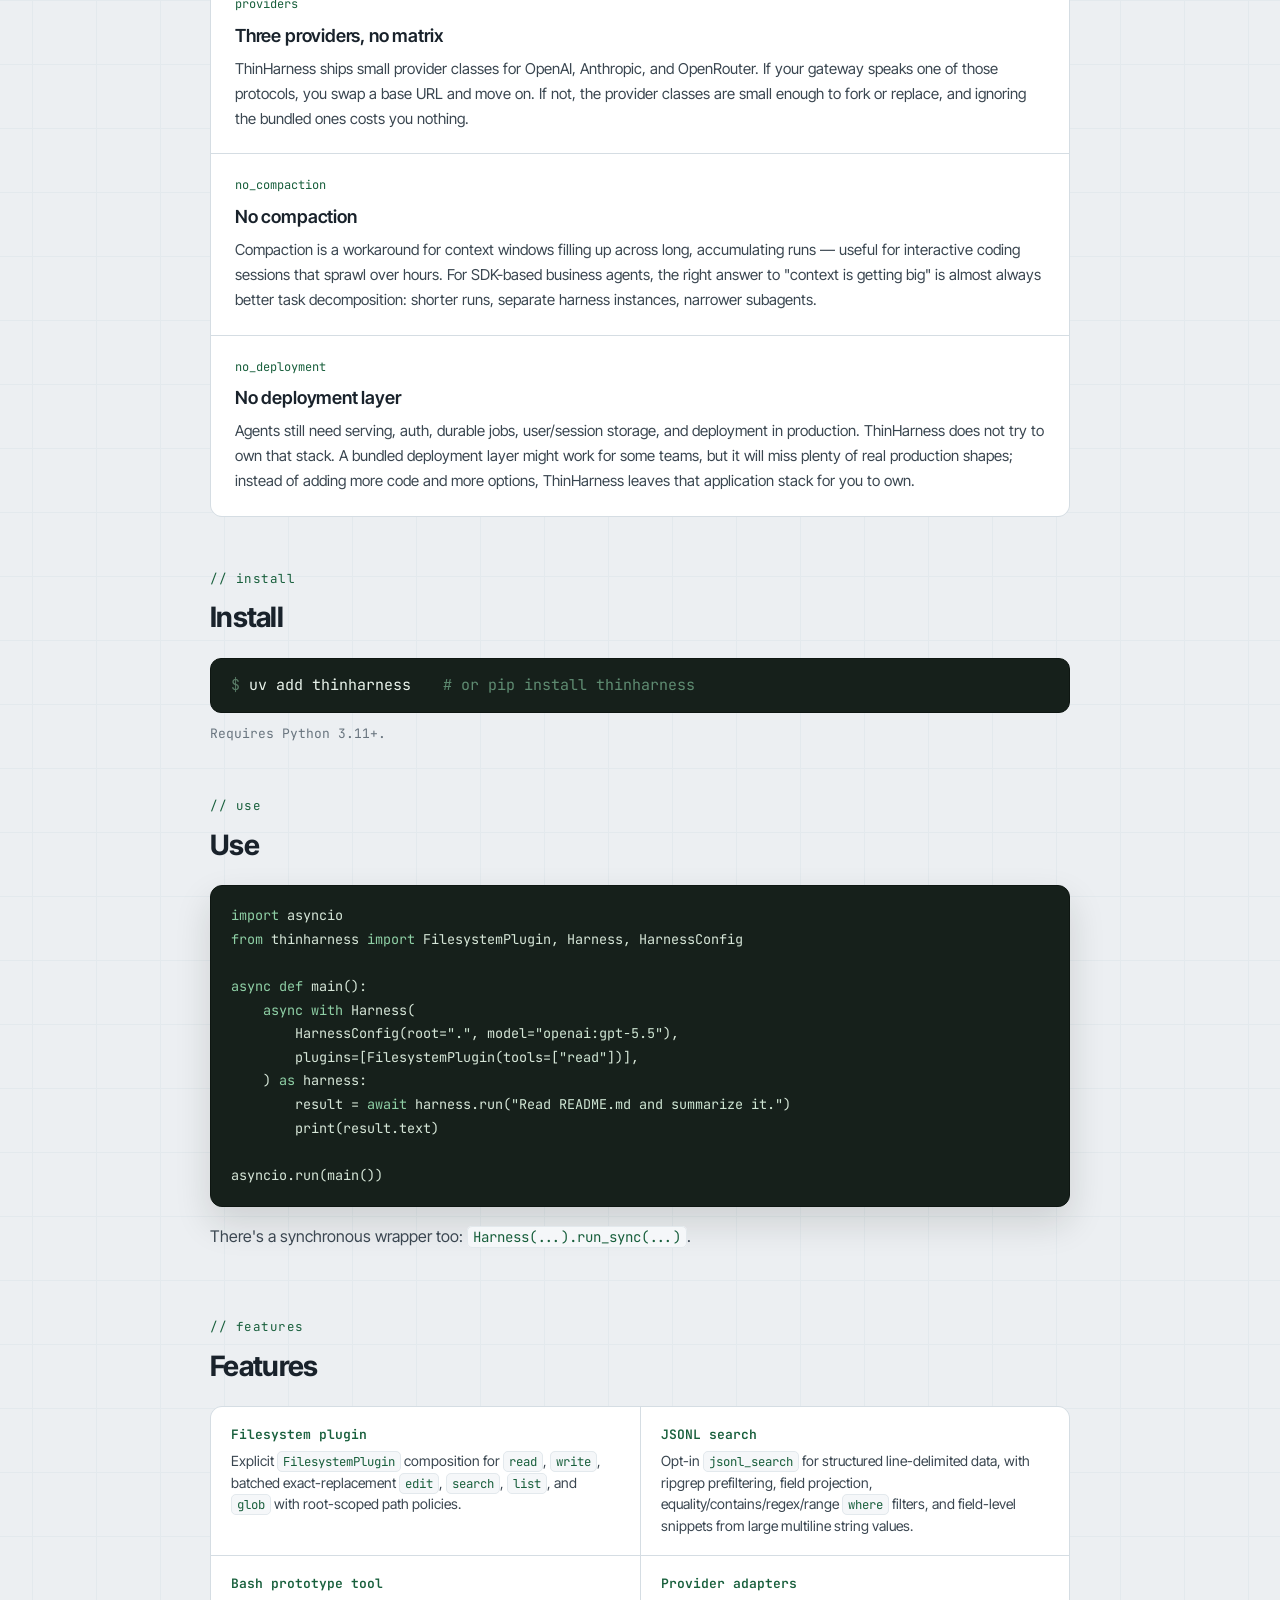
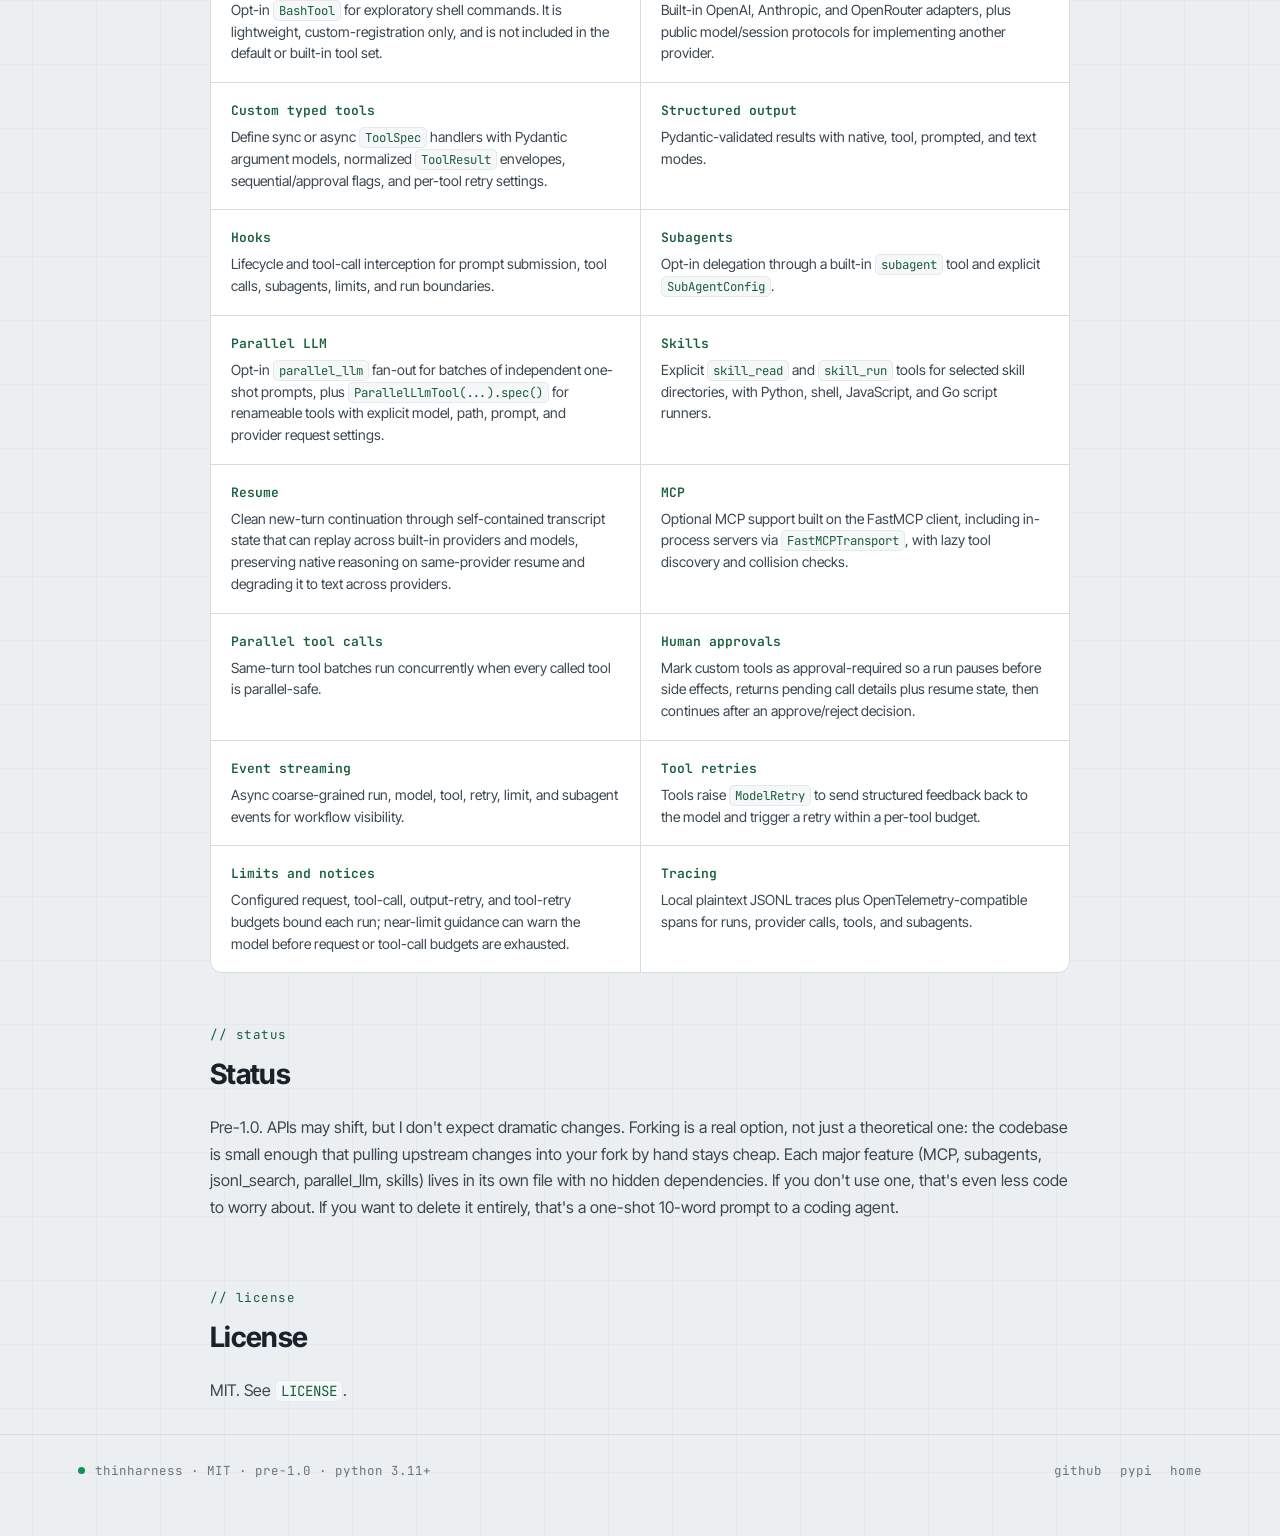
==== commit 50602ec0: "Add plugin system and filesystem plugin" ====
--- a/docs/site/about/index.html
+++ b/docs/site/about/index.html
@@ -164,10 +164,13 @@
         <div class="eyebrow">// use</div>
         <h2>Use</h2>
         <pre><code><span class="k">import</span> asyncio
-<span class="k">from</span> thinharness <span class="k">import</span> Harness, HarnessConfig
+<span class="k">from</span> thinharness <span class="k">import</span> FilesystemPlugin, Harness, HarnessConfig
 
 <span class="k">async def</span> main():
-    <span class="k">async with</span> Harness(HarnessConfig(root=<span class="s">"."</span>, model=<span class="s">"openai:gpt-5.5"</span>)) <span class="k">as</span> harness:
+    <span class="k">async with</span> Harness(
+        HarnessConfig(root=<span class="s">"."</span>, model=<span class="s">"openai:gpt-5.5"</span>),
+        plugins=[FilesystemPlugin(tools=[<span class="s">"read"</span>])],
+    ) <span class="k">as</span> harness:
         result = <span class="k">await</span> harness.run(<span class="s">"Read README.md and summarize it."</span>)
         print(result.text)
 
@@ -179,7 +182,7 @@
         <div class="eyebrow">// features</div>
         <h2>Features</h2>
         <div class="feat">
-          <div class="f"><div class="ft">Filesystem tools</div><p><code>read</code>, <code>write</code>, batched exact-replacement <code>edit</code>, <code>search</code>, <code>list</code>, and <code>glob</code> with root-scoped path policies.</p></div>
+          <div class="f"><div class="ft">Filesystem plugin</div><p>Explicit <code>FilesystemPlugin</code> composition for <code>read</code>, <code>write</code>, batched exact-replacement <code>edit</code>, <code>search</code>, <code>list</code>, and <code>glob</code> with root-scoped path policies.</p></div>
           <div class="f"><div class="ft">JSONL search</div><p>Opt-in <code>jsonl_search</code> for structured line-delimited data, with ripgrep prefiltering, field projection, equality/contains/regex/range <code>where</code> filters, and field-level snippets from large multiline string values.</p></div>
           <div class="f"><div class="ft">Bash prototype tool</div><p>Opt-in <code>BashTool</code> for exploratory shell commands. It is lightweight, custom-registration only, and is not included in the default or built-in tool set.</p></div>
           <div class="f"><div class="ft">Provider adapters</div><p>Built-in OpenAI, Anthropic, and OpenRouter adapters, plus public model/session protocols for implementing another provider.</p></div>
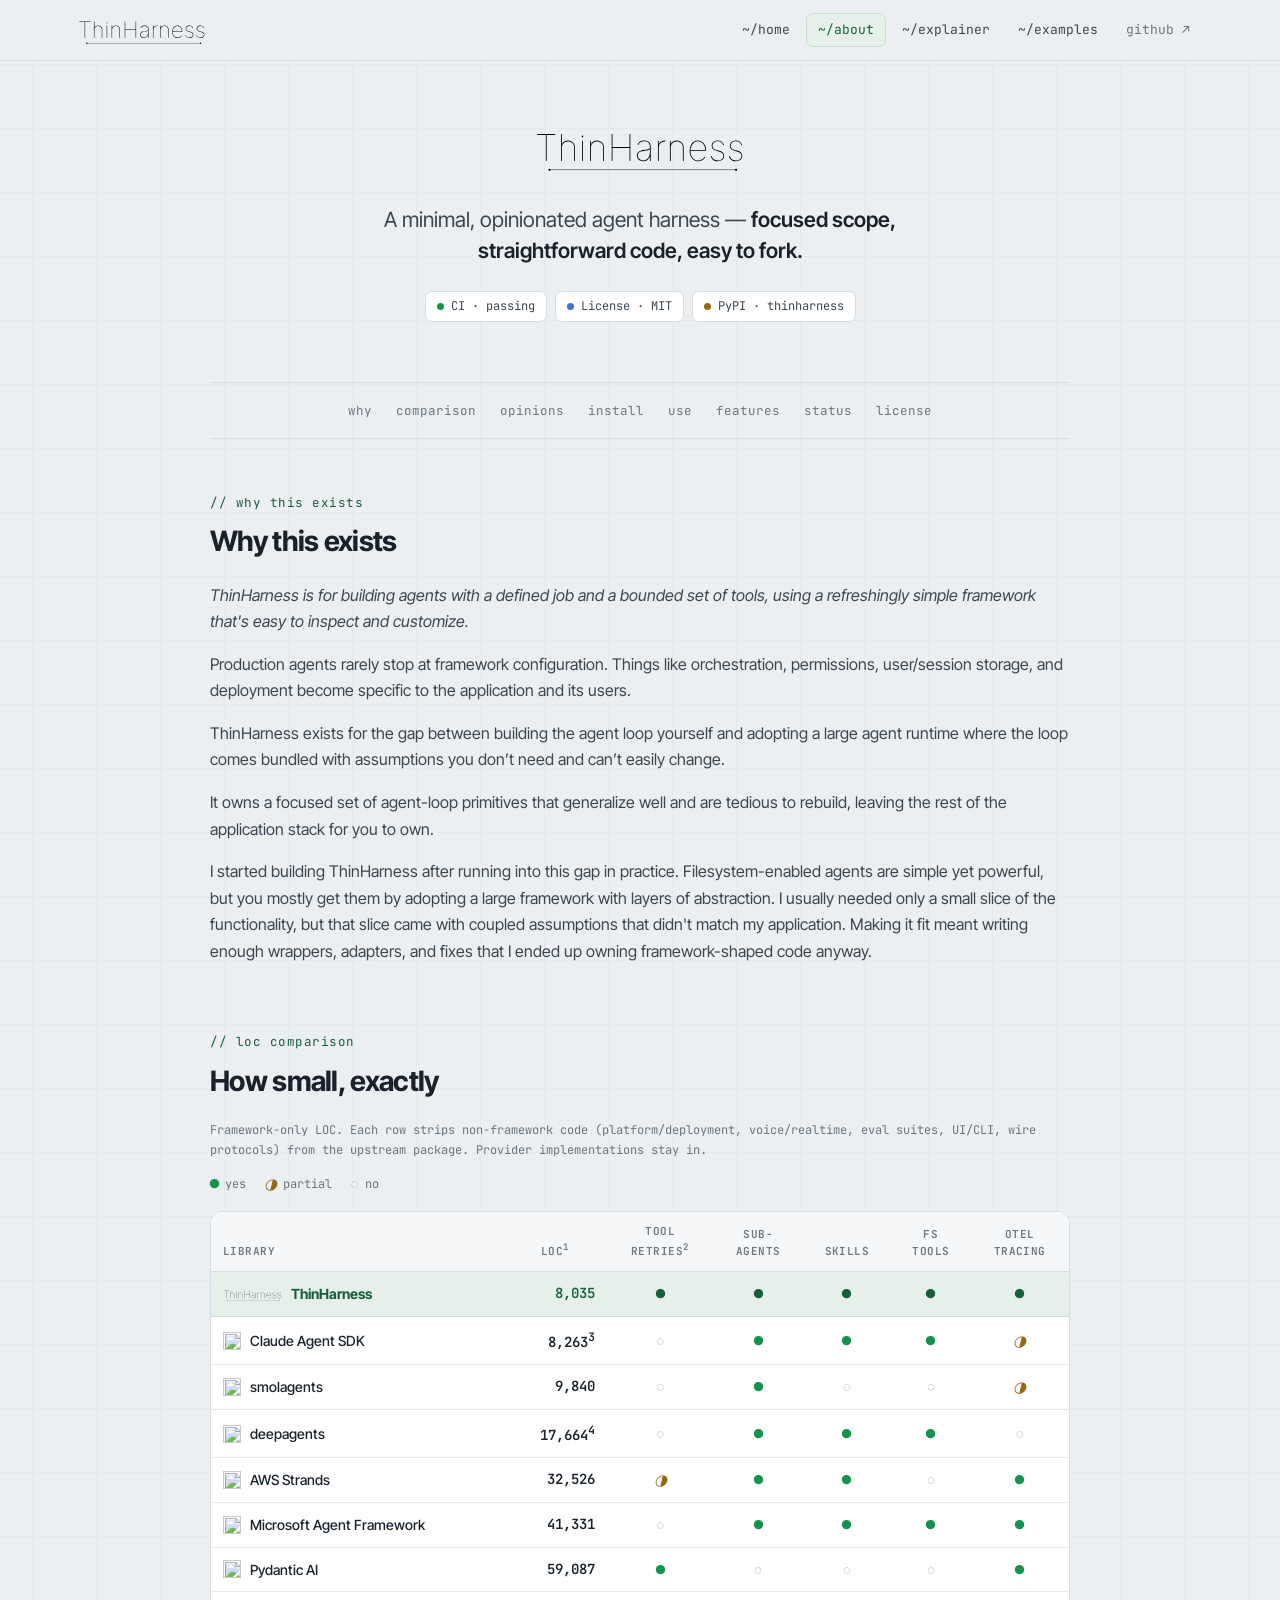
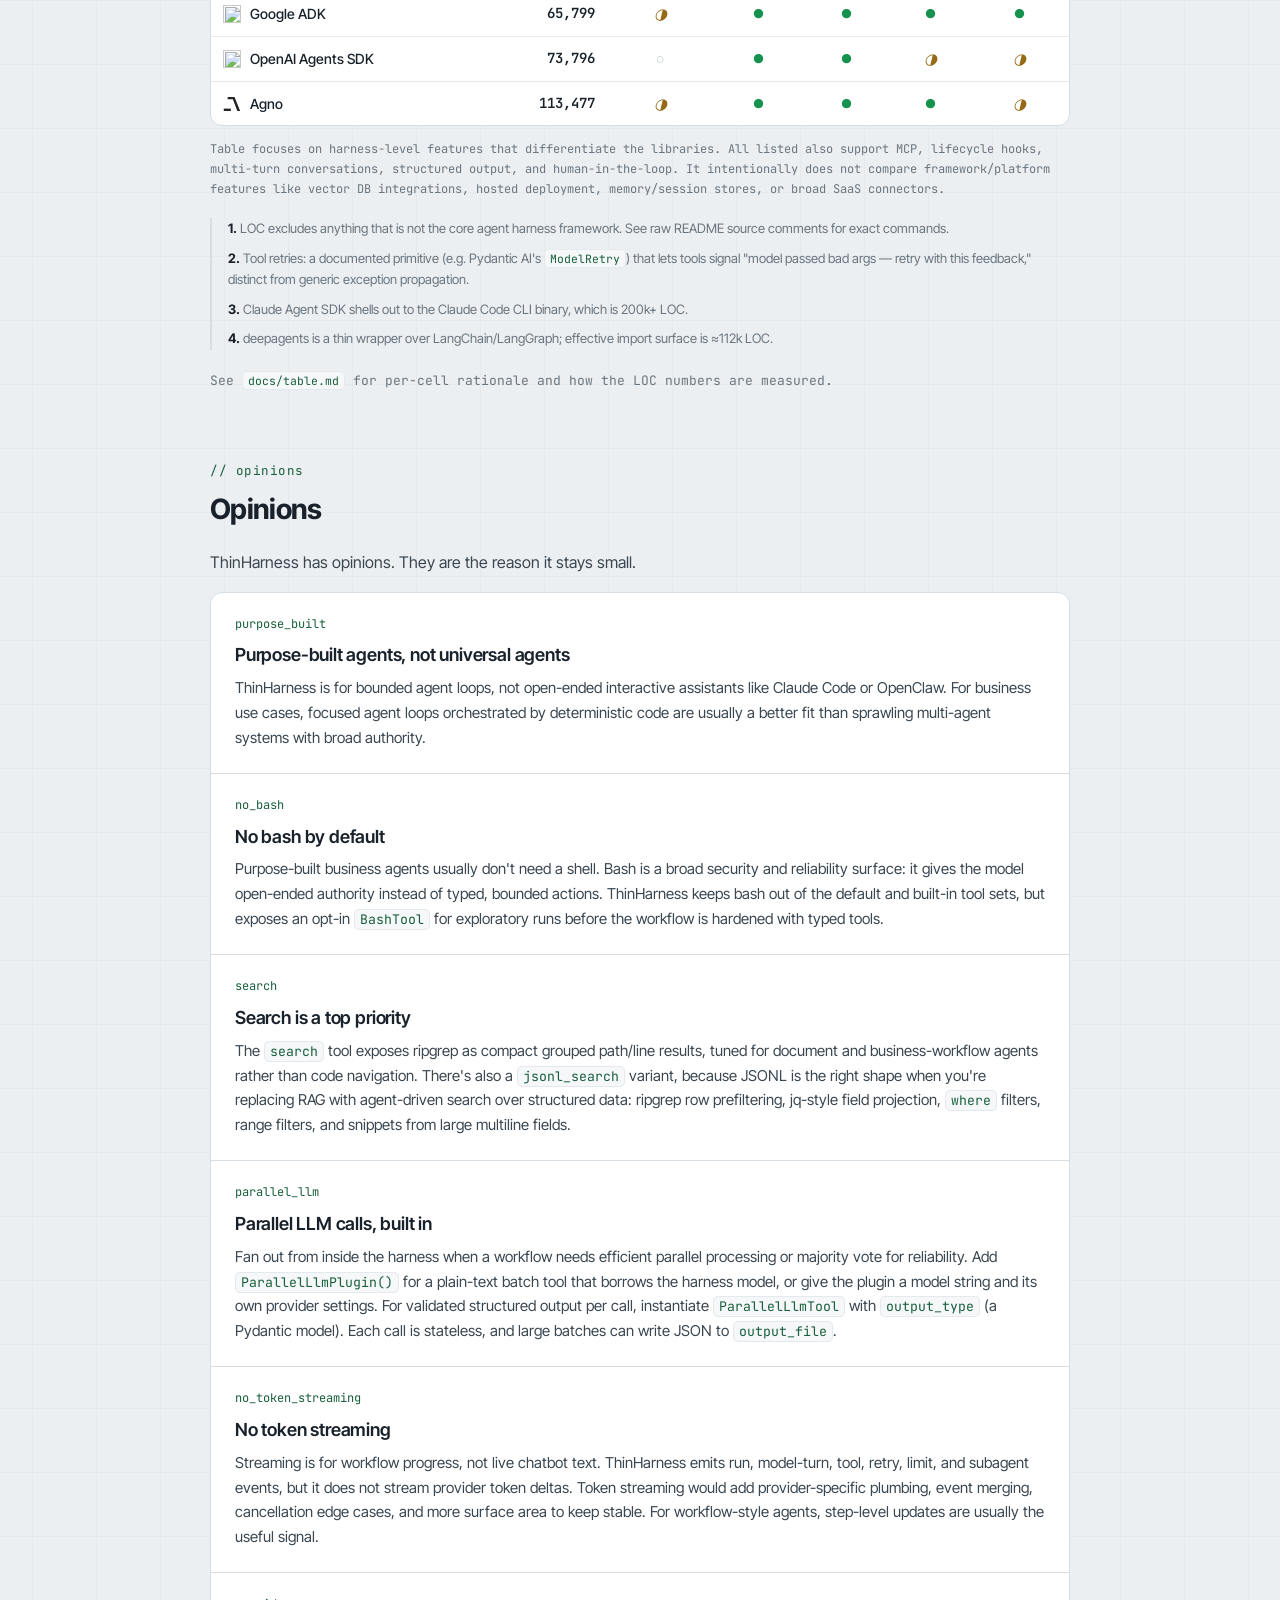
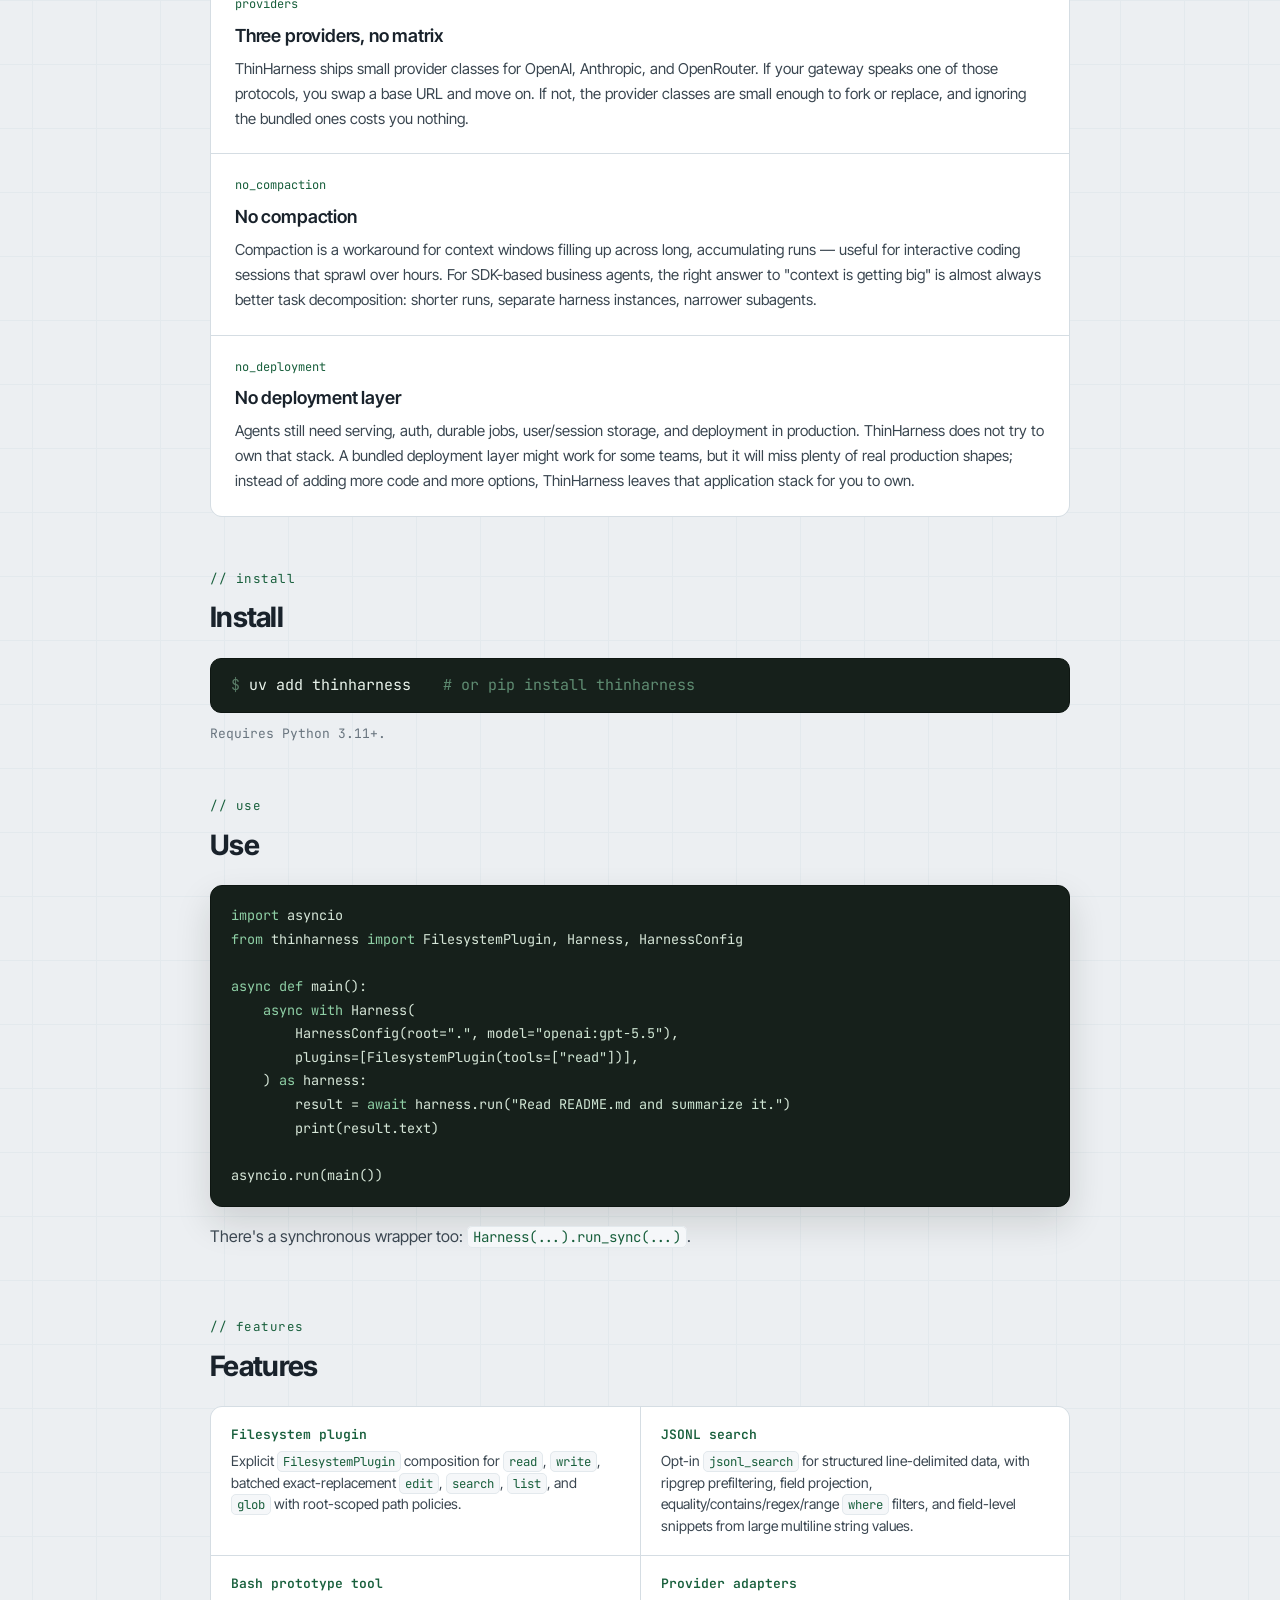
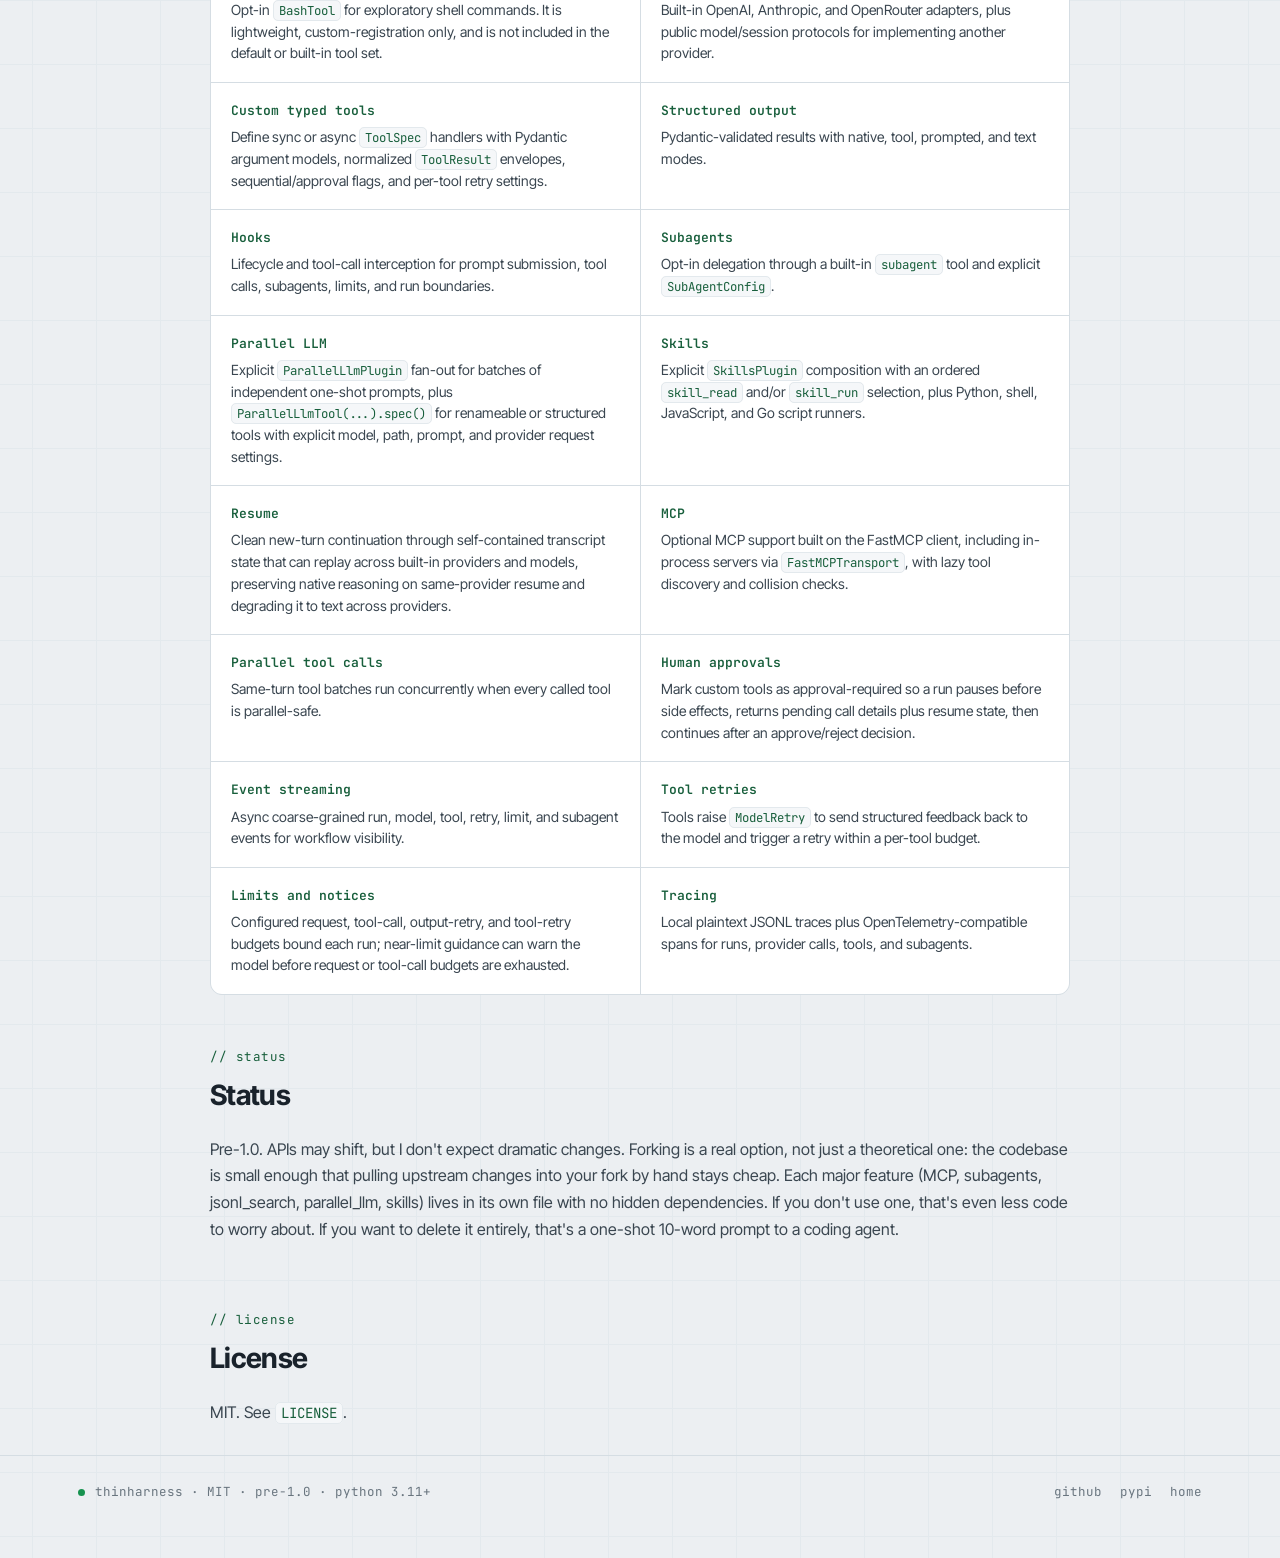
==== commit 1506fe6d: "Add skills and parallel LLM plugins" ====
--- a/docs/site/about/index.html
+++ b/docs/site/about/index.html
@@ -145,7 +145,7 @@
           <div class="op-item"><div class="tag">purpose_built</div><h3>Purpose-built agents, not universal agents</h3><p>ThinHarness is for bounded agent loops, not open-ended interactive assistants like Claude Code or OpenClaw. For business use cases, focused agent loops orchestrated by deterministic code are usually a better fit than sprawling multi-agent systems with broad authority.</p></div>
           <div class="op-item"><div class="tag">no_bash</div><h3>No bash by default</h3><p>Purpose-built business agents usually don't need a shell. Bash is a broad security and reliability surface: it gives the model open-ended authority instead of typed, bounded actions. ThinHarness keeps bash out of the default and built-in tool sets, but exposes an opt-in <code>BashTool</code> for exploratory runs before the workflow is hardened with typed tools.</p></div>
           <div class="op-item"><div class="tag">search</div><h3>Search is a top priority</h3><p>The <code>search</code> tool exposes ripgrep as compact grouped path/line results, tuned for document and business-workflow agents rather than code navigation. There's also a <code>jsonl_search</code> variant, because JSONL is the right shape when you're replacing RAG with agent-driven search over structured data: ripgrep row prefiltering, jq-style field projection, <code>where</code> filters, range filters, and snippets from large multiline fields.</p></div>
-          <div class="op-item"><div class="tag">parallel_llm</div><h3>Parallel LLM calls, built in</h3><p>Fan out from inside the harness when a workflow needs efficient parallel processing or majority vote for reliability. Set <code>builtin_parallel_llm_model</code> to enable the default <code>parallel_llm</code> tool for plain-text batches; for validated structured output per call, instantiate <code>ParallelLlmTool</code> yourself with <code>output_type</code> (a Pydantic model). Each call is stateless, and large batches can write JSON to <code>output_file</code>.</p></div>
+          <div class="op-item"><div class="tag">parallel_llm</div><h3>Parallel LLM calls, built in</h3><p>Fan out from inside the harness when a workflow needs efficient parallel processing or majority vote for reliability. Add <code>ParallelLlmPlugin()</code> for a plain-text batch tool that borrows the harness model, or give the plugin a model string and its own provider settings. For validated structured output per call, instantiate <code>ParallelLlmTool</code> with <code>output_type</code> (a Pydantic model). Each call is stateless, and large batches can write JSON to <code>output_file</code>.</p></div>
           <div class="op-item"><div class="tag">no_token_streaming</div><h3>No token streaming</h3><p>Streaming is for workflow progress, not live chatbot text. ThinHarness emits run, model-turn, tool, retry, limit, and subagent events, but it does not stream provider token deltas. Token streaming would add provider-specific plumbing, event merging, cancellation edge cases, and more surface area to keep stable. For workflow-style agents, step-level updates are usually the useful signal.</p></div>
           <div class="op-item"><div class="tag">providers</div><h3>Three providers, no matrix</h3><p>ThinHarness ships small provider classes for OpenAI, Anthropic, and OpenRouter. If your gateway speaks one of those protocols, you swap a base URL and move on. If not, the provider classes are small enough to fork or replace, and ignoring the bundled ones costs you nothing.</p></div>
           <div class="op-item"><div class="tag">no_compaction</div><h3>No compaction</h3><p>Compaction is a workaround for context windows filling up across long, accumulating runs — useful for interactive coding sessions that sprawl over hours. For SDK-based business agents, the right answer to "context is getting big" is almost always better task decomposition: shorter runs, separate harness instances, narrower subagents.</p></div>
@@ -190,8 +190,8 @@
           <div class="f"><div class="ft">Structured output</div><p>Pydantic-validated results with native, tool, prompted, and text modes.</p></div>
           <div class="f"><div class="ft">Hooks</div><p>Lifecycle and tool-call interception for prompt submission, tool calls, subagents, limits, and run boundaries.</p></div>
           <div class="f"><div class="ft">Subagents</div><p>Opt-in delegation through a built-in <code>subagent</code> tool and explicit <code>SubAgentConfig</code>.</p></div>
-          <div class="f"><div class="ft">Parallel LLM</div><p>Opt-in <code>parallel_llm</code> fan-out for batches of independent one-shot prompts, plus <code>ParallelLlmTool(...).spec()</code> for renameable tools with explicit model, path, prompt, and provider request settings.</p></div>
-          <div class="f"><div class="ft">Skills</div><p>Explicit <code>skill_read</code> and <code>skill_run</code> tools for selected skill directories, with Python, shell, JavaScript, and Go script runners.</p></div>
+          <div class="f"><div class="ft">Parallel LLM</div><p>Explicit <code>ParallelLlmPlugin</code> fan-out for batches of independent one-shot prompts, plus <code>ParallelLlmTool(...).spec()</code> for renameable or structured tools with explicit model, path, prompt, and provider request settings.</p></div>
+          <div class="f"><div class="ft">Skills</div><p>Explicit <code>SkillsPlugin</code> composition with an ordered <code>skill_read</code> and/or <code>skill_run</code> selection, plus Python, shell, JavaScript, and Go script runners.</p></div>
           <div class="f"><div class="ft">Resume</div><p>Clean new-turn continuation through self-contained transcript state that can replay across built-in providers and models, preserving native reasoning on same-provider resume and degrading it to text across providers.</p></div>
           <div class="f"><div class="ft">MCP</div><p>Optional MCP support built on the FastMCP client, including in-process servers via <code>FastMCPTransport</code>, with lazy tool discovery and collision checks.</p></div>
           <div class="f"><div class="ft">Parallel tool calls</div><p>Same-turn tool batches run concurrently when every called tool is parallel-safe.</p></div>
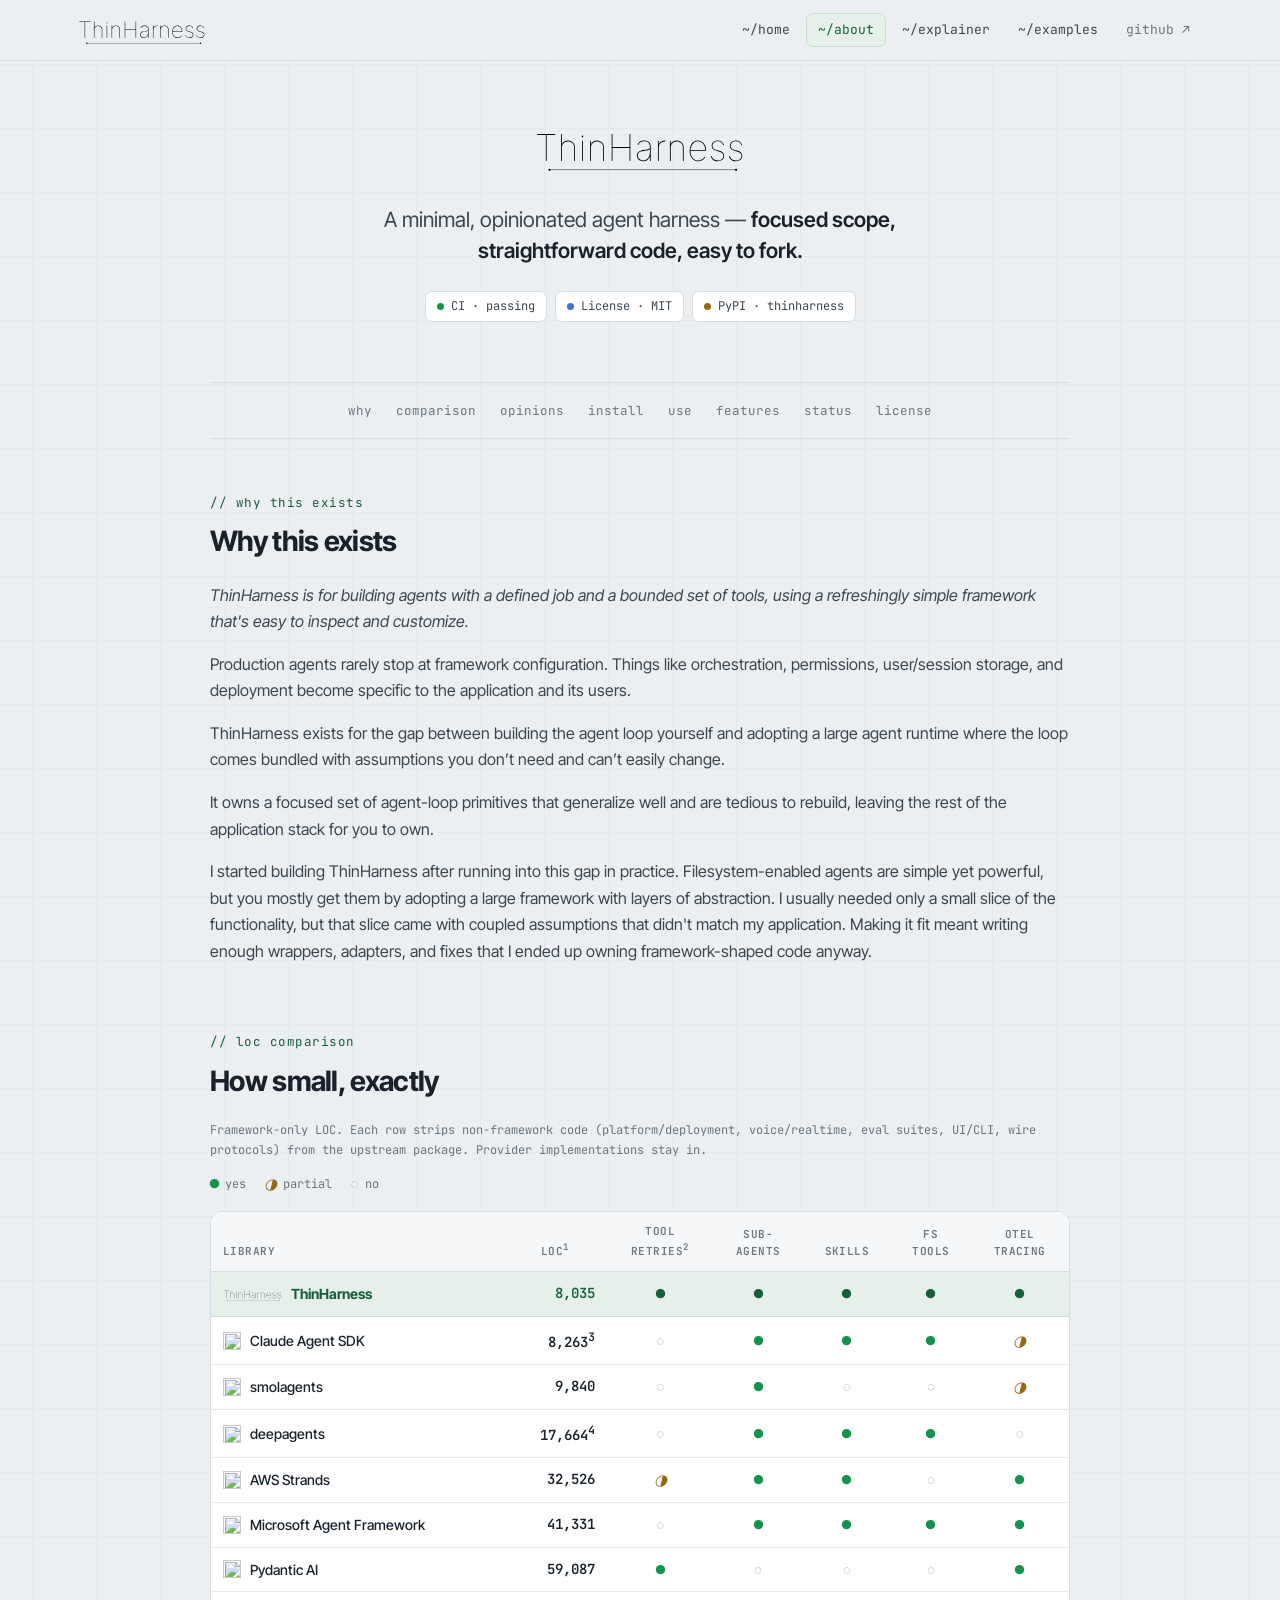
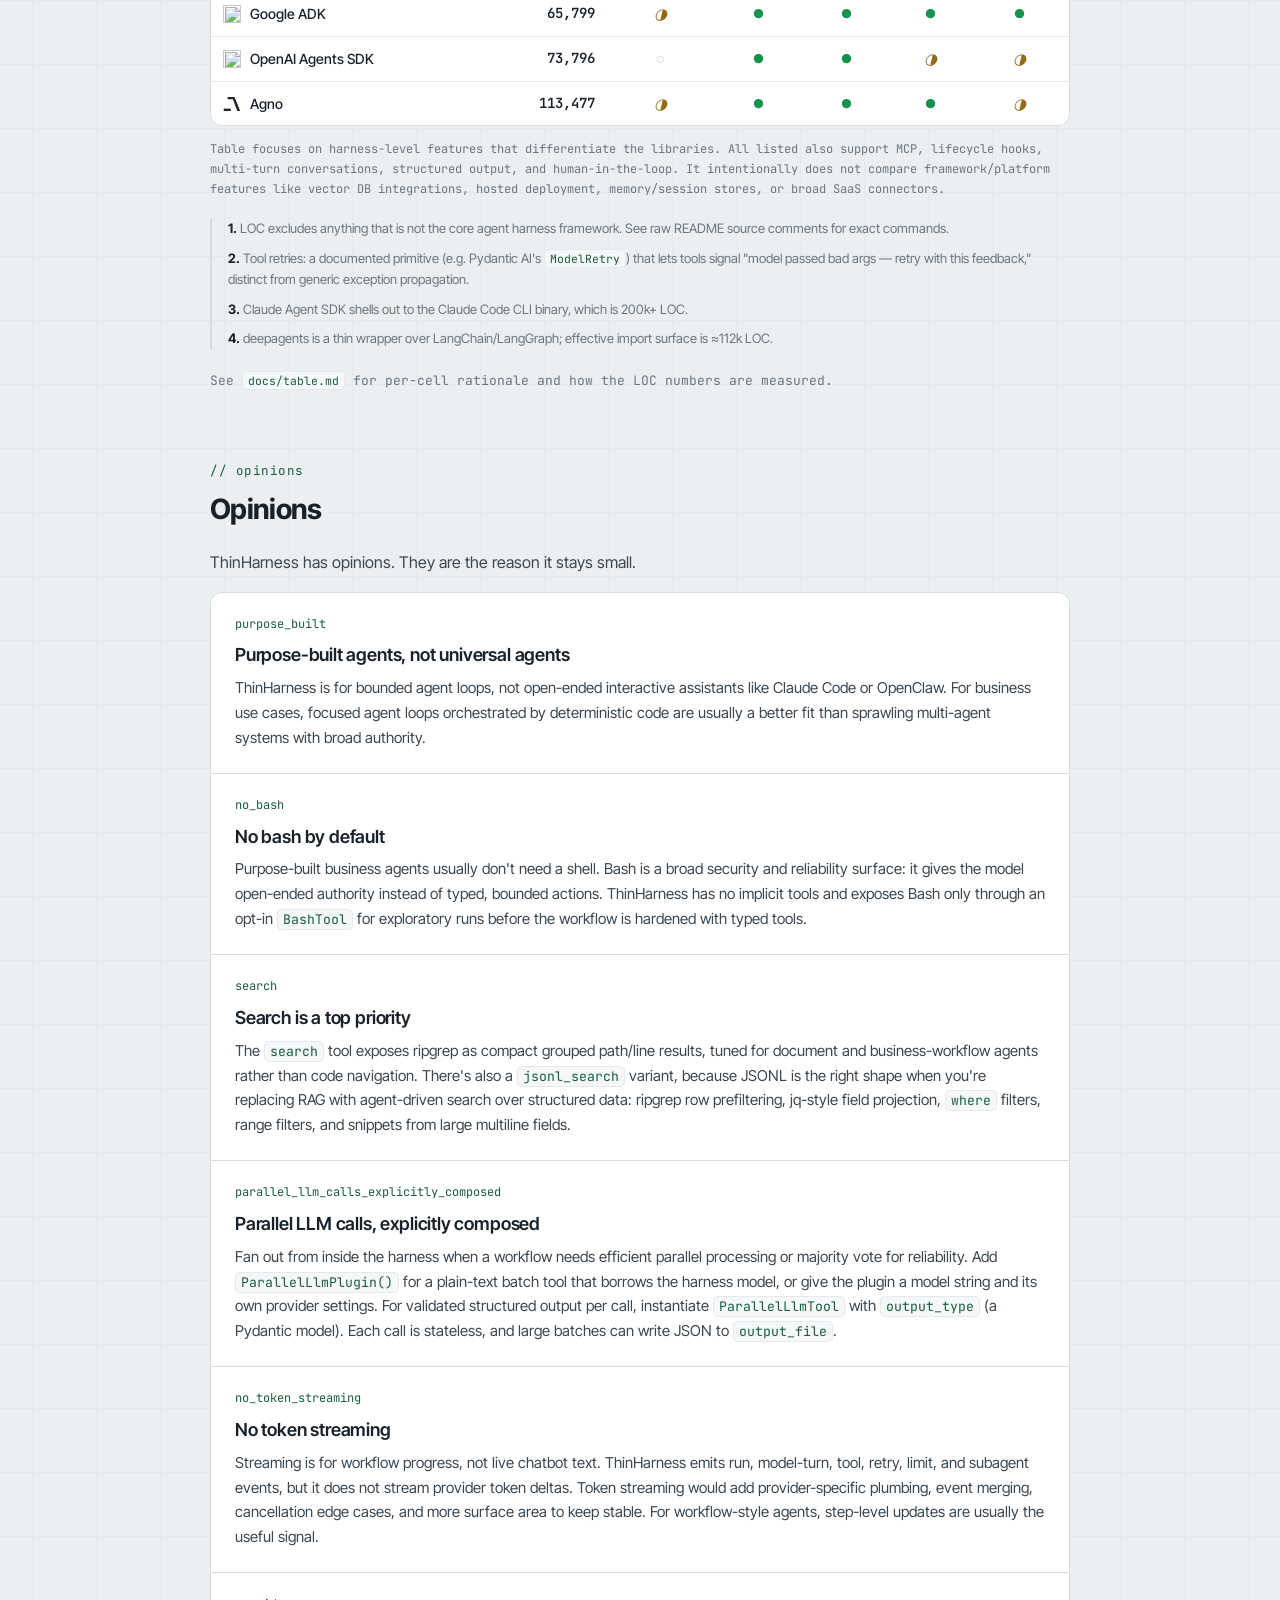
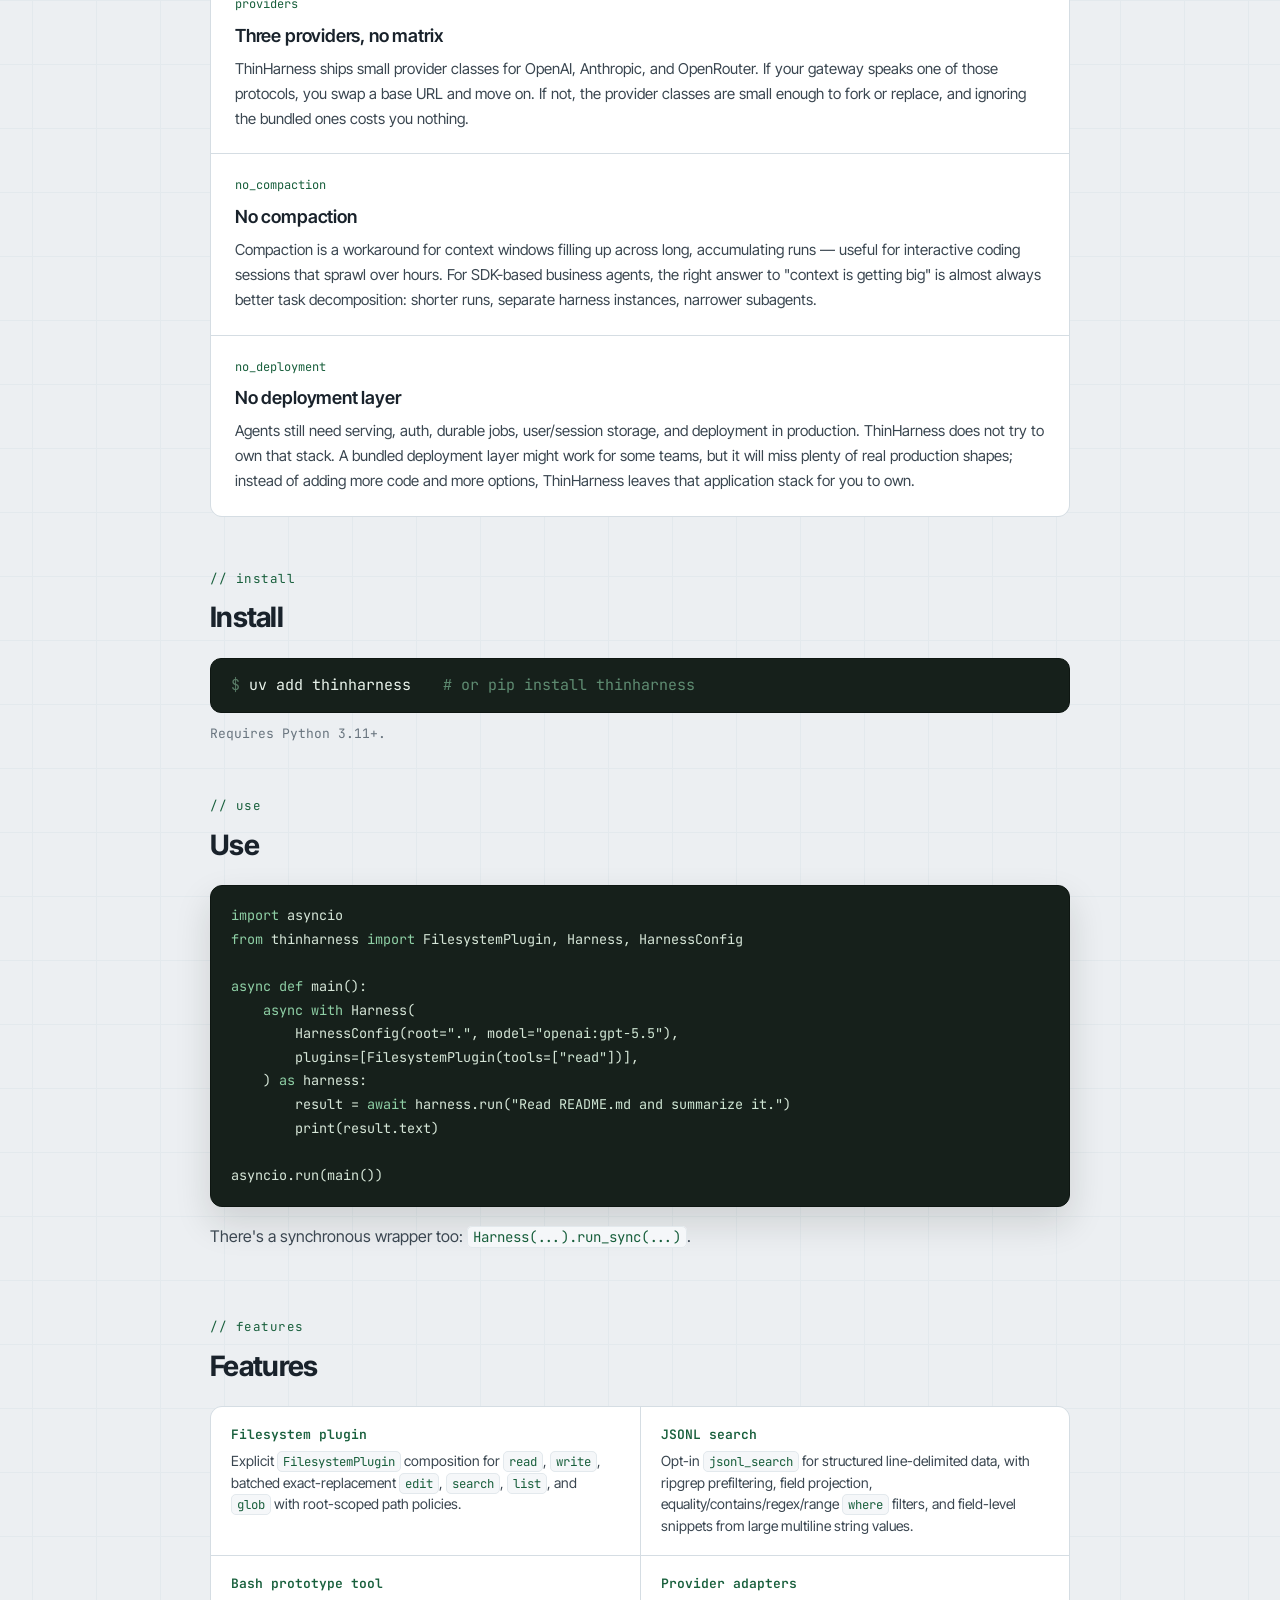
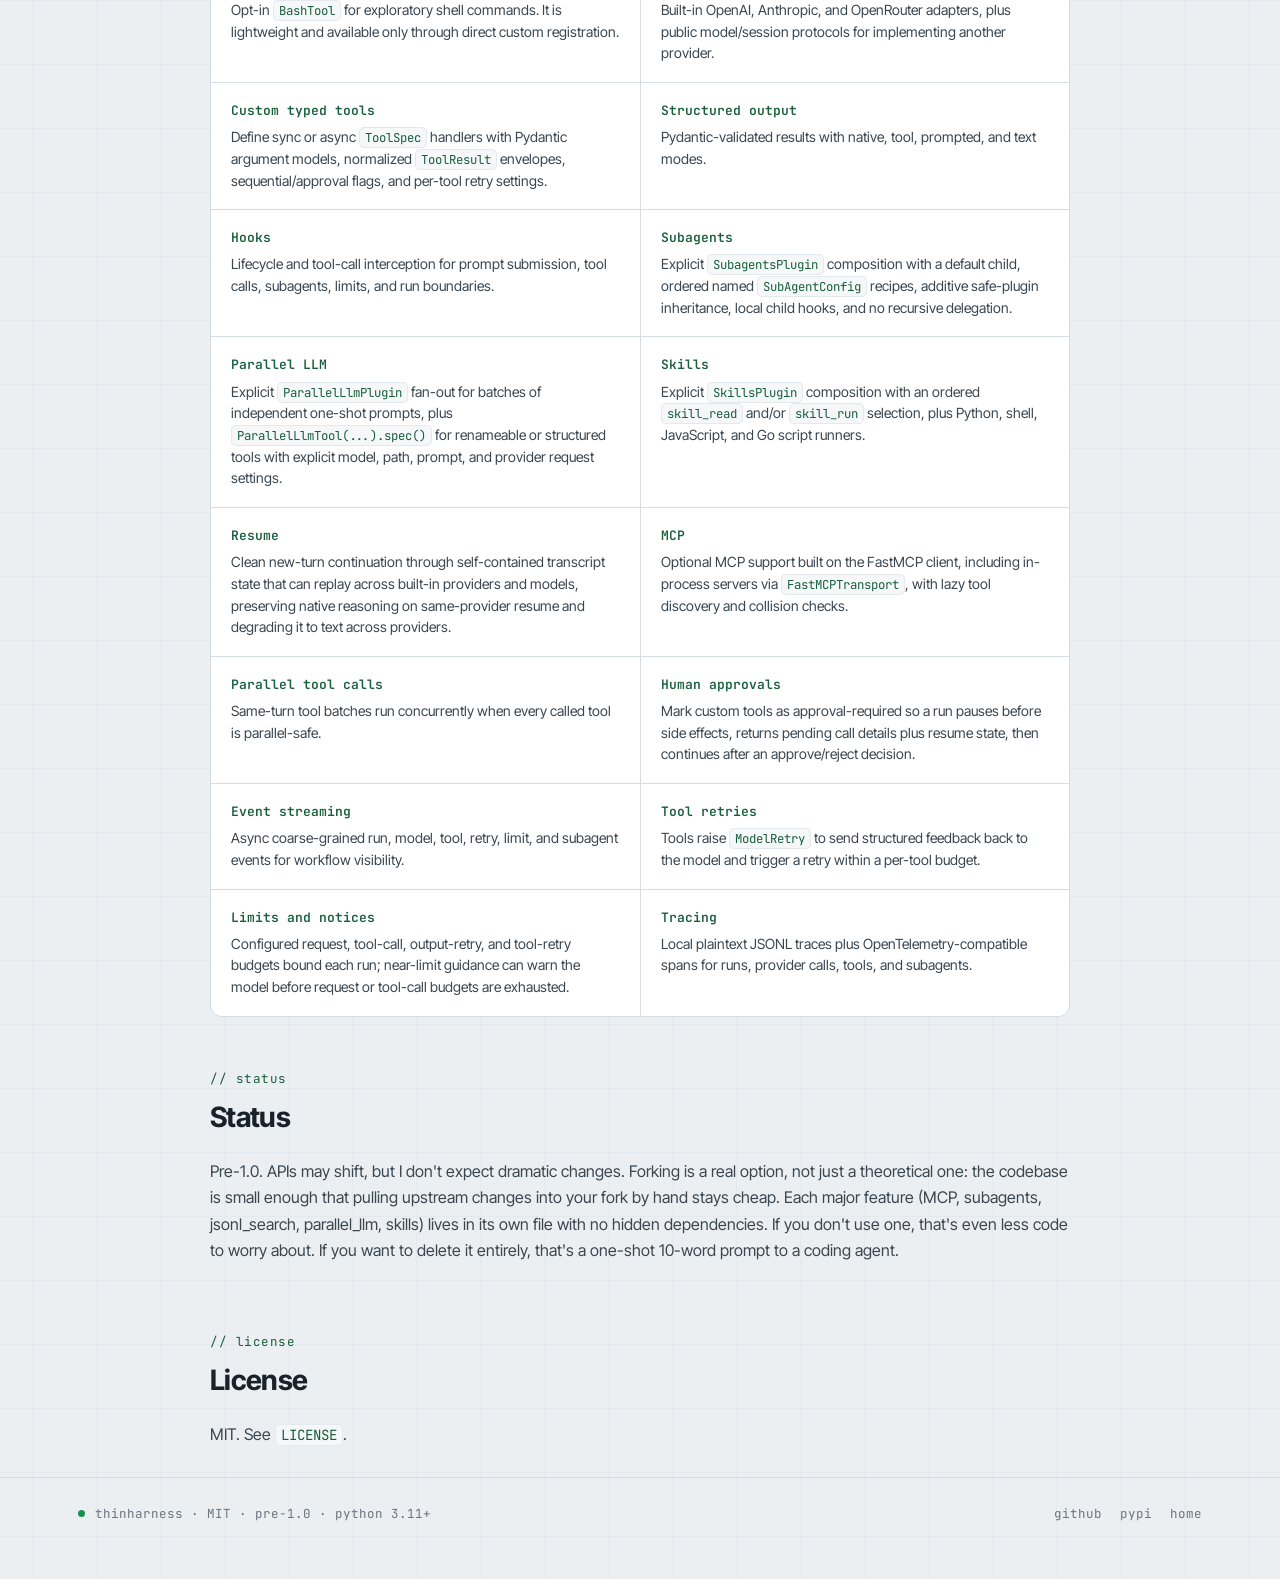
==== commit c05a7e4f: "Add explicit subagents plugin" ====
--- a/docs/site/about/index.html
+++ b/docs/site/about/index.html
@@ -143,9 +143,9 @@
         <p>ThinHarness has opinions. They are the reason it stays small.</p>
         <div class="op-list">
           <div class="op-item"><div class="tag">purpose_built</div><h3>Purpose-built agents, not universal agents</h3><p>ThinHarness is for bounded agent loops, not open-ended interactive assistants like Claude Code or OpenClaw. For business use cases, focused agent loops orchestrated by deterministic code are usually a better fit than sprawling multi-agent systems with broad authority.</p></div>
-          <div class="op-item"><div class="tag">no_bash</div><h3>No bash by default</h3><p>Purpose-built business agents usually don't need a shell. Bash is a broad security and reliability surface: it gives the model open-ended authority instead of typed, bounded actions. ThinHarness keeps bash out of the default and built-in tool sets, but exposes an opt-in <code>BashTool</code> for exploratory runs before the workflow is hardened with typed tools.</p></div>
+          <div class="op-item"><div class="tag">no_bash</div><h3>No bash by default</h3><p>Purpose-built business agents usually don't need a shell. Bash is a broad security and reliability surface: it gives the model open-ended authority instead of typed, bounded actions. ThinHarness has no implicit tools and exposes Bash only through an opt-in <code>BashTool</code> for exploratory runs before the workflow is hardened with typed tools.</p></div>
           <div class="op-item"><div class="tag">search</div><h3>Search is a top priority</h3><p>The <code>search</code> tool exposes ripgrep as compact grouped path/line results, tuned for document and business-workflow agents rather than code navigation. There's also a <code>jsonl_search</code> variant, because JSONL is the right shape when you're replacing RAG with agent-driven search over structured data: ripgrep row prefiltering, jq-style field projection, <code>where</code> filters, range filters, and snippets from large multiline fields.</p></div>
-          <div class="op-item"><div class="tag">parallel_llm</div><h3>Parallel LLM calls, built in</h3><p>Fan out from inside the harness when a workflow needs efficient parallel processing or majority vote for reliability. Add <code>ParallelLlmPlugin()</code> for a plain-text batch tool that borrows the harness model, or give the plugin a model string and its own provider settings. For validated structured output per call, instantiate <code>ParallelLlmTool</code> with <code>output_type</code> (a Pydantic model). Each call is stateless, and large batches can write JSON to <code>output_file</code>.</p></div>
+          <div class="op-item"><div class="tag">parallel_llm_calls_explicitly_composed</div><h3>Parallel LLM calls, explicitly composed</h3><p>Fan out from inside the harness when a workflow needs efficient parallel processing or majority vote for reliability. Add <code>ParallelLlmPlugin()</code> for a plain-text batch tool that borrows the harness model, or give the plugin a model string and its own provider settings. For validated structured output per call, instantiate <code>ParallelLlmTool</code> with <code>output_type</code> (a Pydantic model). Each call is stateless, and large batches can write JSON to <code>output_file</code>.</p></div>
           <div class="op-item"><div class="tag">no_token_streaming</div><h3>No token streaming</h3><p>Streaming is for workflow progress, not live chatbot text. ThinHarness emits run, model-turn, tool, retry, limit, and subagent events, but it does not stream provider token deltas. Token streaming would add provider-specific plumbing, event merging, cancellation edge cases, and more surface area to keep stable. For workflow-style agents, step-level updates are usually the useful signal.</p></div>
           <div class="op-item"><div class="tag">providers</div><h3>Three providers, no matrix</h3><p>ThinHarness ships small provider classes for OpenAI, Anthropic, and OpenRouter. If your gateway speaks one of those protocols, you swap a base URL and move on. If not, the provider classes are small enough to fork or replace, and ignoring the bundled ones costs you nothing.</p></div>
           <div class="op-item"><div class="tag">no_compaction</div><h3>No compaction</h3><p>Compaction is a workaround for context windows filling up across long, accumulating runs — useful for interactive coding sessions that sprawl over hours. For SDK-based business agents, the right answer to "context is getting big" is almost always better task decomposition: shorter runs, separate harness instances, narrower subagents.</p></div>
@@ -184,12 +184,12 @@
         <div class="feat">
           <div class="f"><div class="ft">Filesystem plugin</div><p>Explicit <code>FilesystemPlugin</code> composition for <code>read</code>, <code>write</code>, batched exact-replacement <code>edit</code>, <code>search</code>, <code>list</code>, and <code>glob</code> with root-scoped path policies.</p></div>
           <div class="f"><div class="ft">JSONL search</div><p>Opt-in <code>jsonl_search</code> for structured line-delimited data, with ripgrep prefiltering, field projection, equality/contains/regex/range <code>where</code> filters, and field-level snippets from large multiline string values.</p></div>
-          <div class="f"><div class="ft">Bash prototype tool</div><p>Opt-in <code>BashTool</code> for exploratory shell commands. It is lightweight, custom-registration only, and is not included in the default or built-in tool set.</p></div>
+          <div class="f"><div class="ft">Bash prototype tool</div><p>Opt-in <code>BashTool</code> for exploratory shell commands. It is lightweight and available only through direct custom registration.</p></div>
           <div class="f"><div class="ft">Provider adapters</div><p>Built-in OpenAI, Anthropic, and OpenRouter adapters, plus public model/session protocols for implementing another provider.</p></div>
           <div class="f"><div class="ft">Custom typed tools</div><p>Define sync or async <code>ToolSpec</code> handlers with Pydantic argument models, normalized <code>ToolResult</code> envelopes, sequential/approval flags, and per-tool retry settings.</p></div>
           <div class="f"><div class="ft">Structured output</div><p>Pydantic-validated results with native, tool, prompted, and text modes.</p></div>
           <div class="f"><div class="ft">Hooks</div><p>Lifecycle and tool-call interception for prompt submission, tool calls, subagents, limits, and run boundaries.</p></div>
-          <div class="f"><div class="ft">Subagents</div><p>Opt-in delegation through a built-in <code>subagent</code> tool and explicit <code>SubAgentConfig</code>.</p></div>
+          <div class="f"><div class="ft">Subagents</div><p>Explicit <code>SubagentsPlugin</code> composition with a default child, ordered named <code>SubAgentConfig</code> recipes, additive safe-plugin inheritance, local child hooks, and no recursive delegation.</p></div>
           <div class="f"><div class="ft">Parallel LLM</div><p>Explicit <code>ParallelLlmPlugin</code> fan-out for batches of independent one-shot prompts, plus <code>ParallelLlmTool(...).spec()</code> for renameable or structured tools with explicit model, path, prompt, and provider request settings.</p></div>
           <div class="f"><div class="ft">Skills</div><p>Explicit <code>SkillsPlugin</code> composition with an ordered <code>skill_read</code> and/or <code>skill_run</code> selection, plus Python, shell, JavaScript, and Go script runners.</p></div>
           <div class="f"><div class="ft">Resume</div><p>Clean new-turn continuation through self-contained transcript state that can replay across built-in providers and models, preserving native reasoning on same-provider resume and degrading it to text across providers.</p></div>
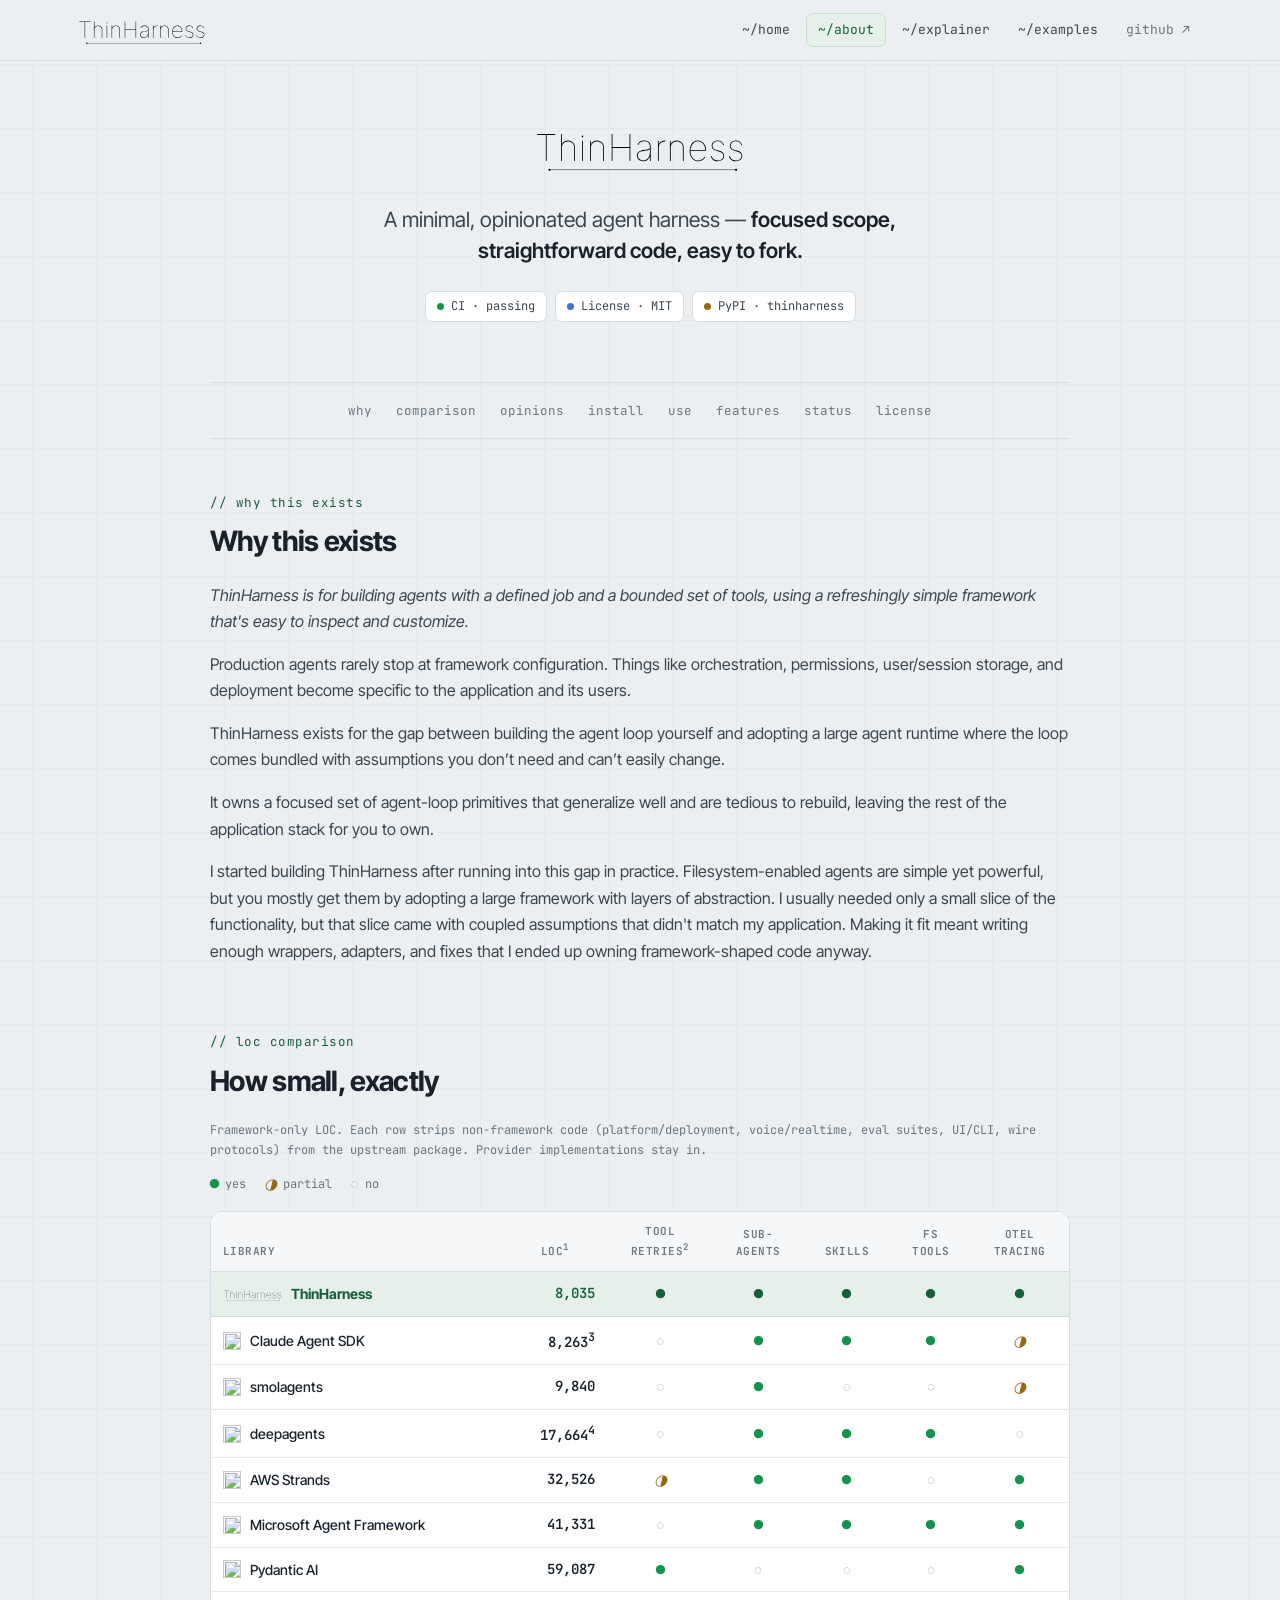
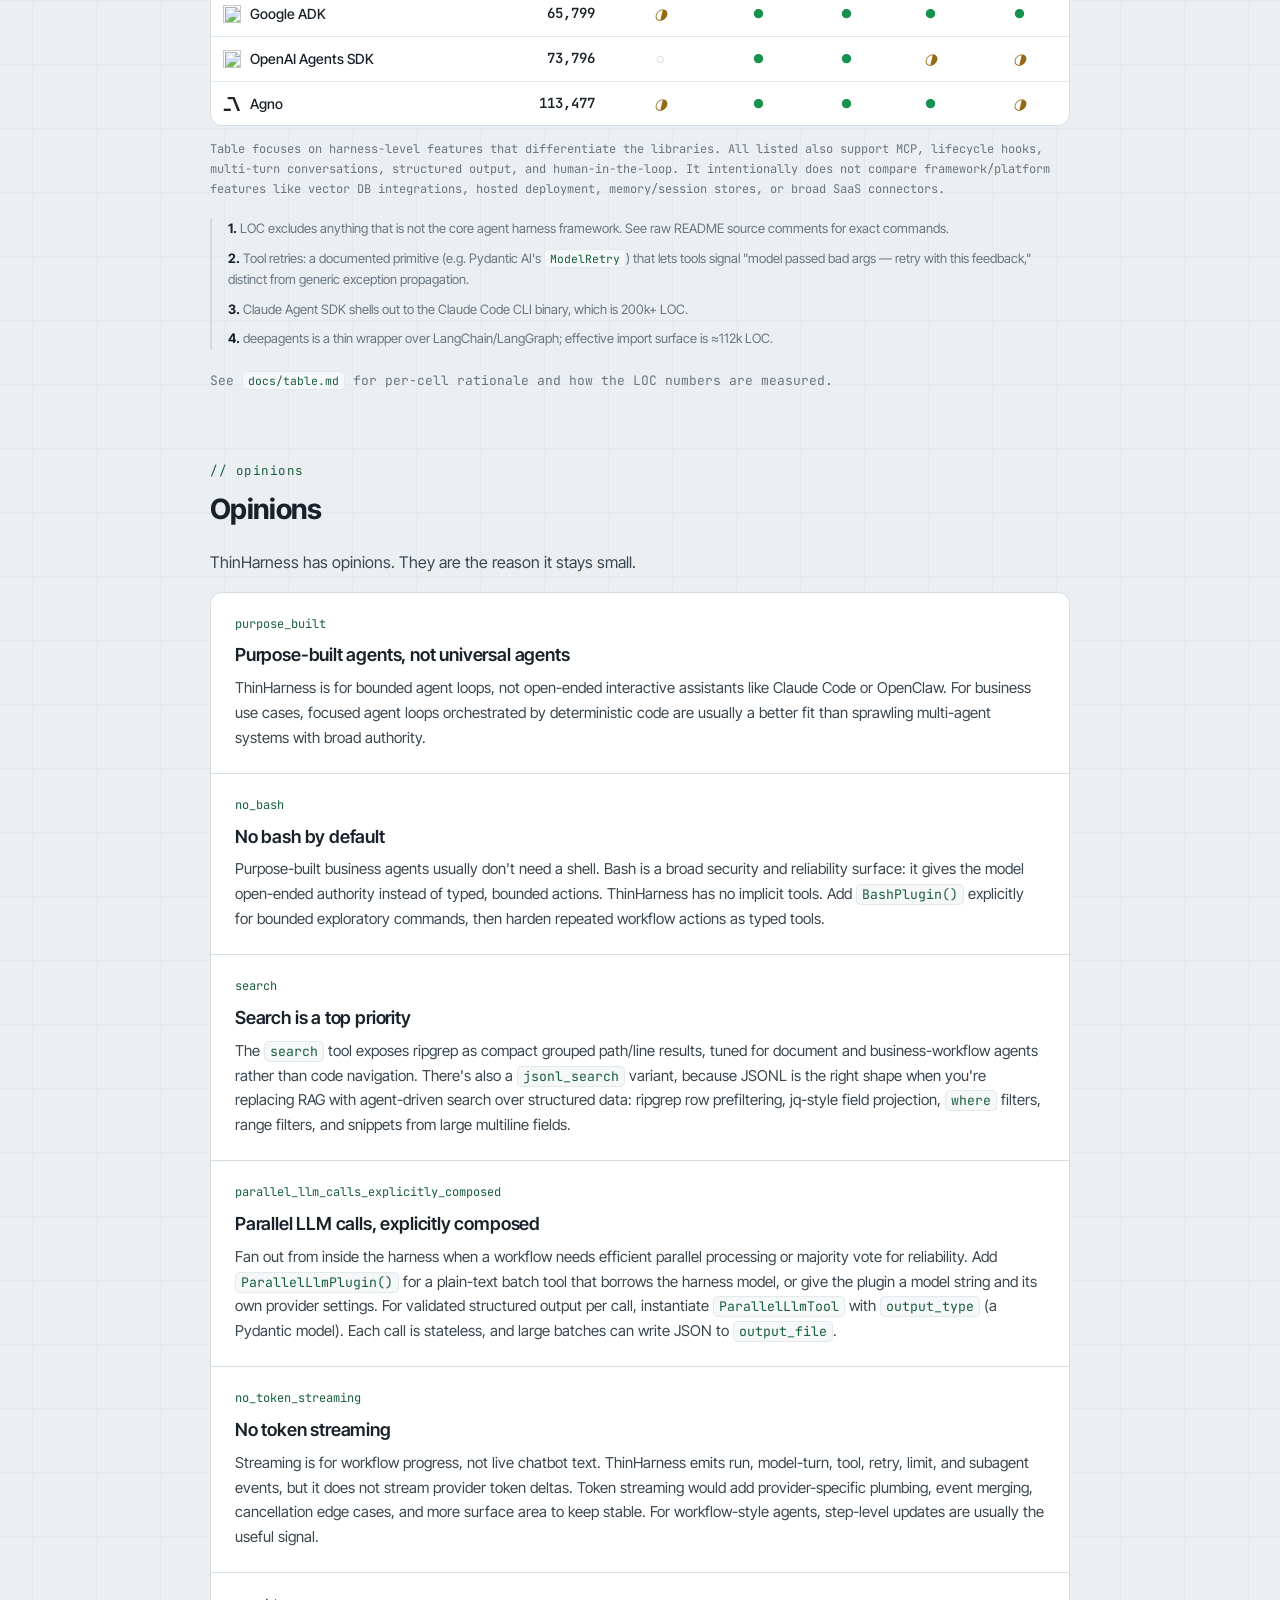
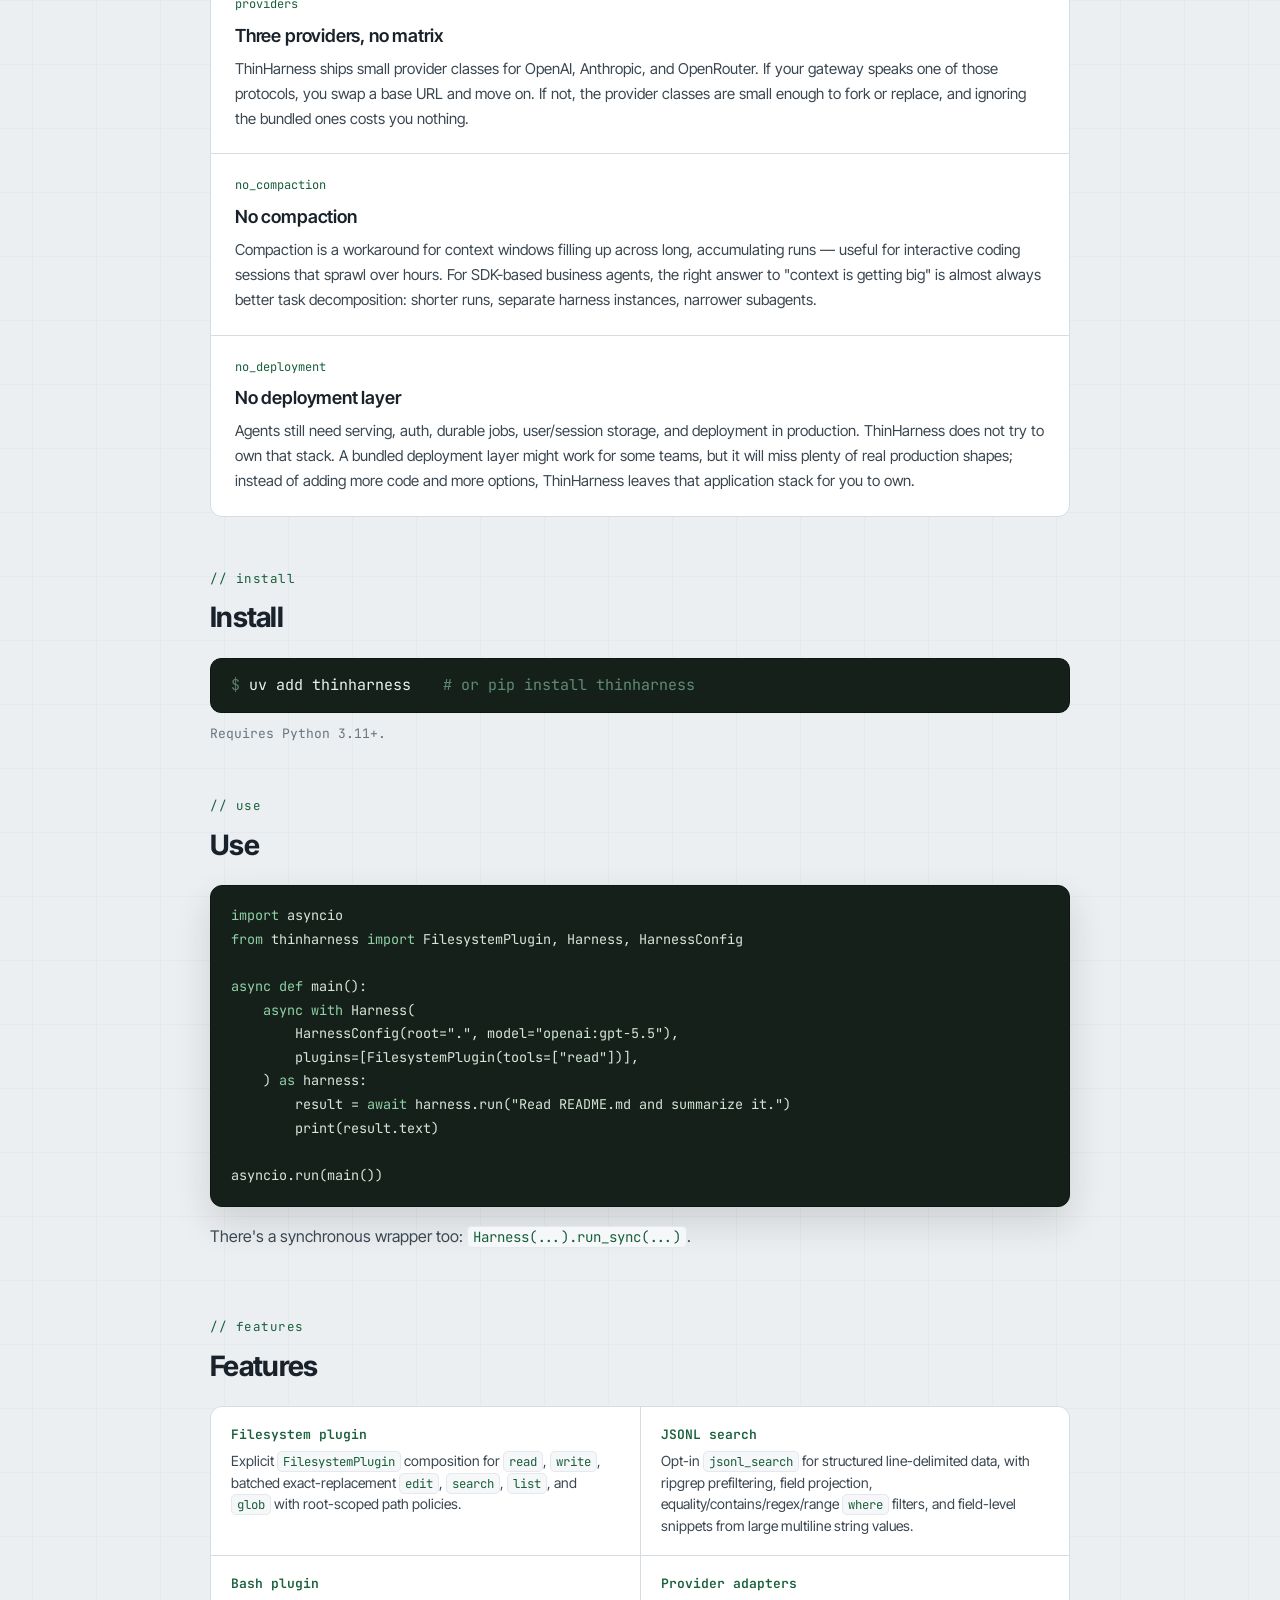
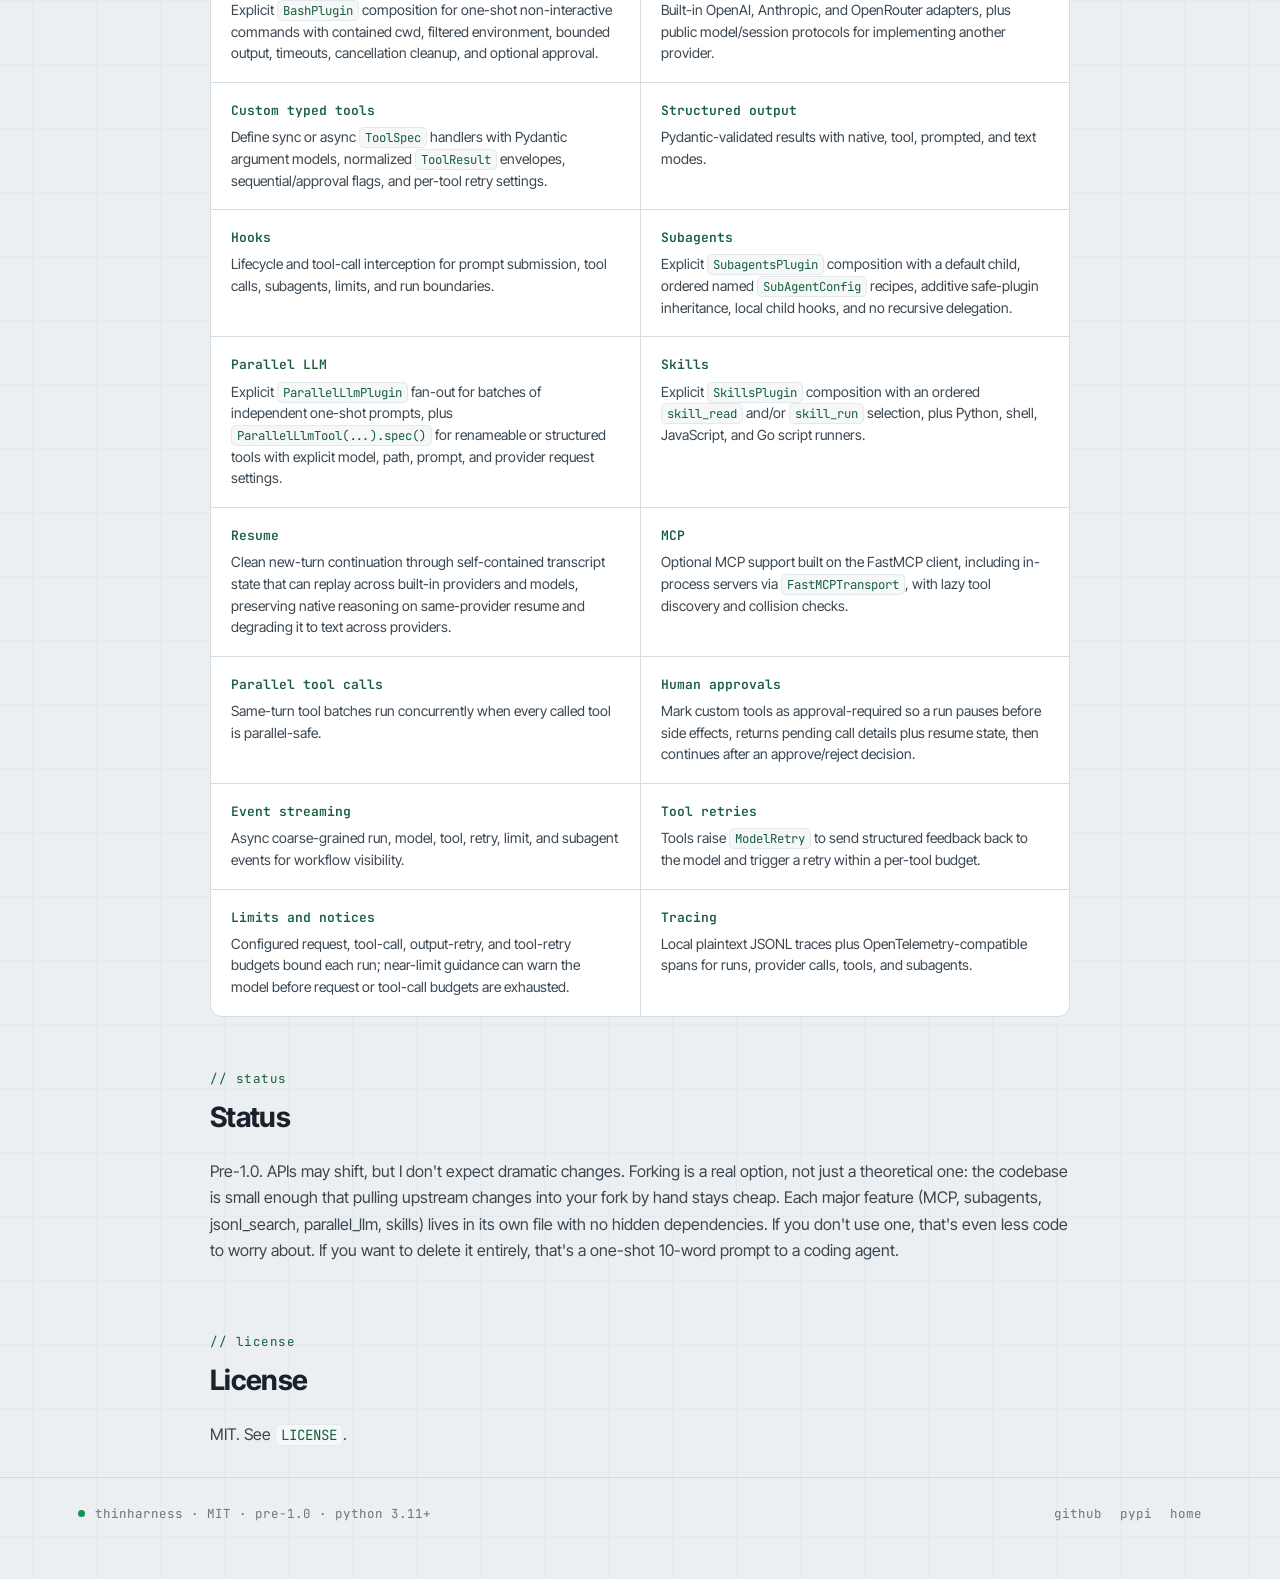
==== commit e990aed4: "Add explicit Bash plugin" ====
--- a/docs/site/about/index.html
+++ b/docs/site/about/index.html
@@ -143,7 +143,7 @@
         <p>ThinHarness has opinions. They are the reason it stays small.</p>
         <div class="op-list">
           <div class="op-item"><div class="tag">purpose_built</div><h3>Purpose-built agents, not universal agents</h3><p>ThinHarness is for bounded agent loops, not open-ended interactive assistants like Claude Code or OpenClaw. For business use cases, focused agent loops orchestrated by deterministic code are usually a better fit than sprawling multi-agent systems with broad authority.</p></div>
-          <div class="op-item"><div class="tag">no_bash</div><h3>No bash by default</h3><p>Purpose-built business agents usually don't need a shell. Bash is a broad security and reliability surface: it gives the model open-ended authority instead of typed, bounded actions. ThinHarness has no implicit tools and exposes Bash only through an opt-in <code>BashTool</code> for exploratory runs before the workflow is hardened with typed tools.</p></div>
+          <div class="op-item"><div class="tag">no_bash</div><h3>No bash by default</h3><p>Purpose-built business agents usually don't need a shell. Bash is a broad security and reliability surface: it gives the model open-ended authority instead of typed, bounded actions. ThinHarness has no implicit tools. Add <code>BashPlugin()</code> explicitly for bounded exploratory commands, then harden repeated workflow actions as typed tools.</p></div>
           <div class="op-item"><div class="tag">search</div><h3>Search is a top priority</h3><p>The <code>search</code> tool exposes ripgrep as compact grouped path/line results, tuned for document and business-workflow agents rather than code navigation. There's also a <code>jsonl_search</code> variant, because JSONL is the right shape when you're replacing RAG with agent-driven search over structured data: ripgrep row prefiltering, jq-style field projection, <code>where</code> filters, range filters, and snippets from large multiline fields.</p></div>
           <div class="op-item"><div class="tag">parallel_llm_calls_explicitly_composed</div><h3>Parallel LLM calls, explicitly composed</h3><p>Fan out from inside the harness when a workflow needs efficient parallel processing or majority vote for reliability. Add <code>ParallelLlmPlugin()</code> for a plain-text batch tool that borrows the harness model, or give the plugin a model string and its own provider settings. For validated structured output per call, instantiate <code>ParallelLlmTool</code> with <code>output_type</code> (a Pydantic model). Each call is stateless, and large batches can write JSON to <code>output_file</code>.</p></div>
           <div class="op-item"><div class="tag">no_token_streaming</div><h3>No token streaming</h3><p>Streaming is for workflow progress, not live chatbot text. ThinHarness emits run, model-turn, tool, retry, limit, and subagent events, but it does not stream provider token deltas. Token streaming would add provider-specific plumbing, event merging, cancellation edge cases, and more surface area to keep stable. For workflow-style agents, step-level updates are usually the useful signal.</p></div>
@@ -184,7 +184,7 @@
         <div class="feat">
           <div class="f"><div class="ft">Filesystem plugin</div><p>Explicit <code>FilesystemPlugin</code> composition for <code>read</code>, <code>write</code>, batched exact-replacement <code>edit</code>, <code>search</code>, <code>list</code>, and <code>glob</code> with root-scoped path policies.</p></div>
           <div class="f"><div class="ft">JSONL search</div><p>Opt-in <code>jsonl_search</code> for structured line-delimited data, with ripgrep prefiltering, field projection, equality/contains/regex/range <code>where</code> filters, and field-level snippets from large multiline string values.</p></div>
-          <div class="f"><div class="ft">Bash prototype tool</div><p>Opt-in <code>BashTool</code> for exploratory shell commands. It is lightweight and available only through direct custom registration.</p></div>
+          <div class="f"><div class="ft">Bash plugin</div><p>Explicit <code>BashPlugin</code> composition for one-shot non-interactive commands with contained cwd, filtered environment, bounded output, timeouts, cancellation cleanup, and optional approval.</p></div>
           <div class="f"><div class="ft">Provider adapters</div><p>Built-in OpenAI, Anthropic, and OpenRouter adapters, plus public model/session protocols for implementing another provider.</p></div>
           <div class="f"><div class="ft">Custom typed tools</div><p>Define sync or async <code>ToolSpec</code> handlers with Pydantic argument models, normalized <code>ToolResult</code> envelopes, sequential/approval flags, and per-tool retry settings.</p></div>
           <div class="f"><div class="ft">Structured output</div><p>Pydantic-validated results with native, tool, prompted, and text modes.</p></div>
